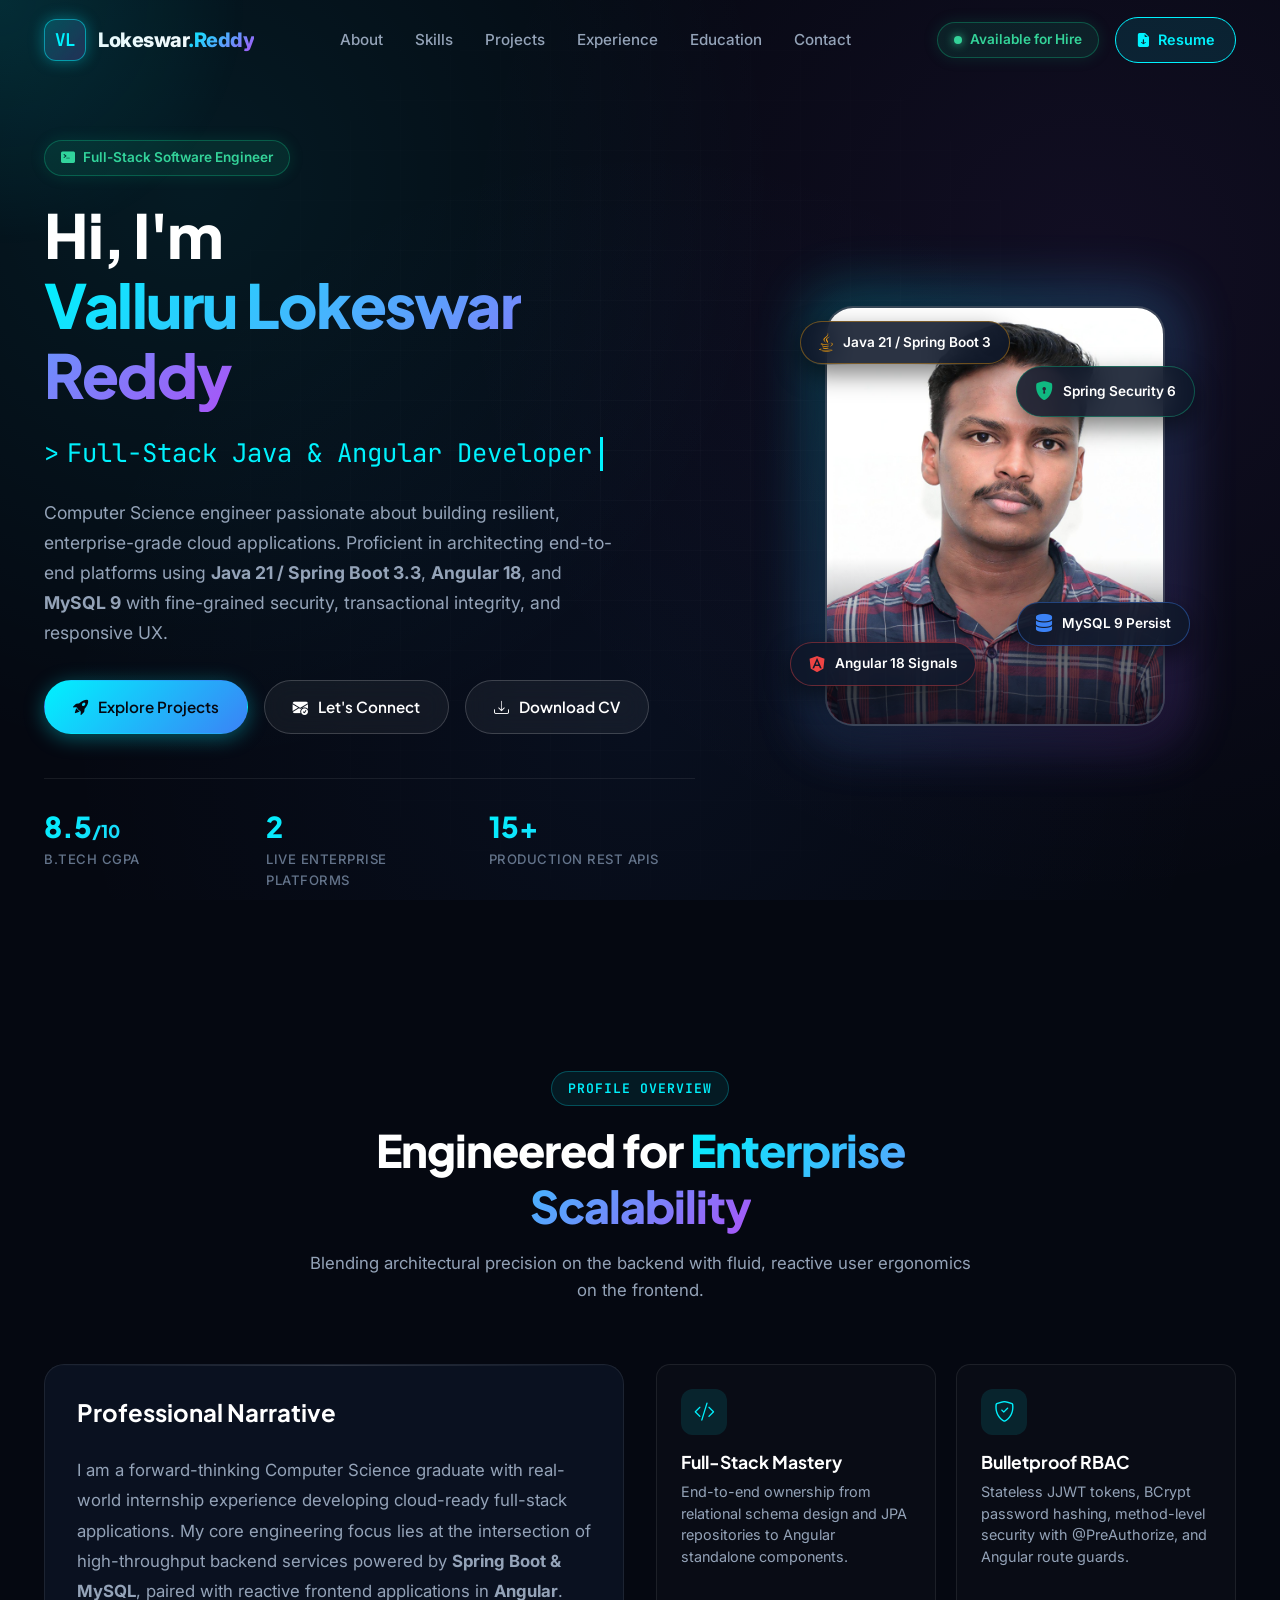
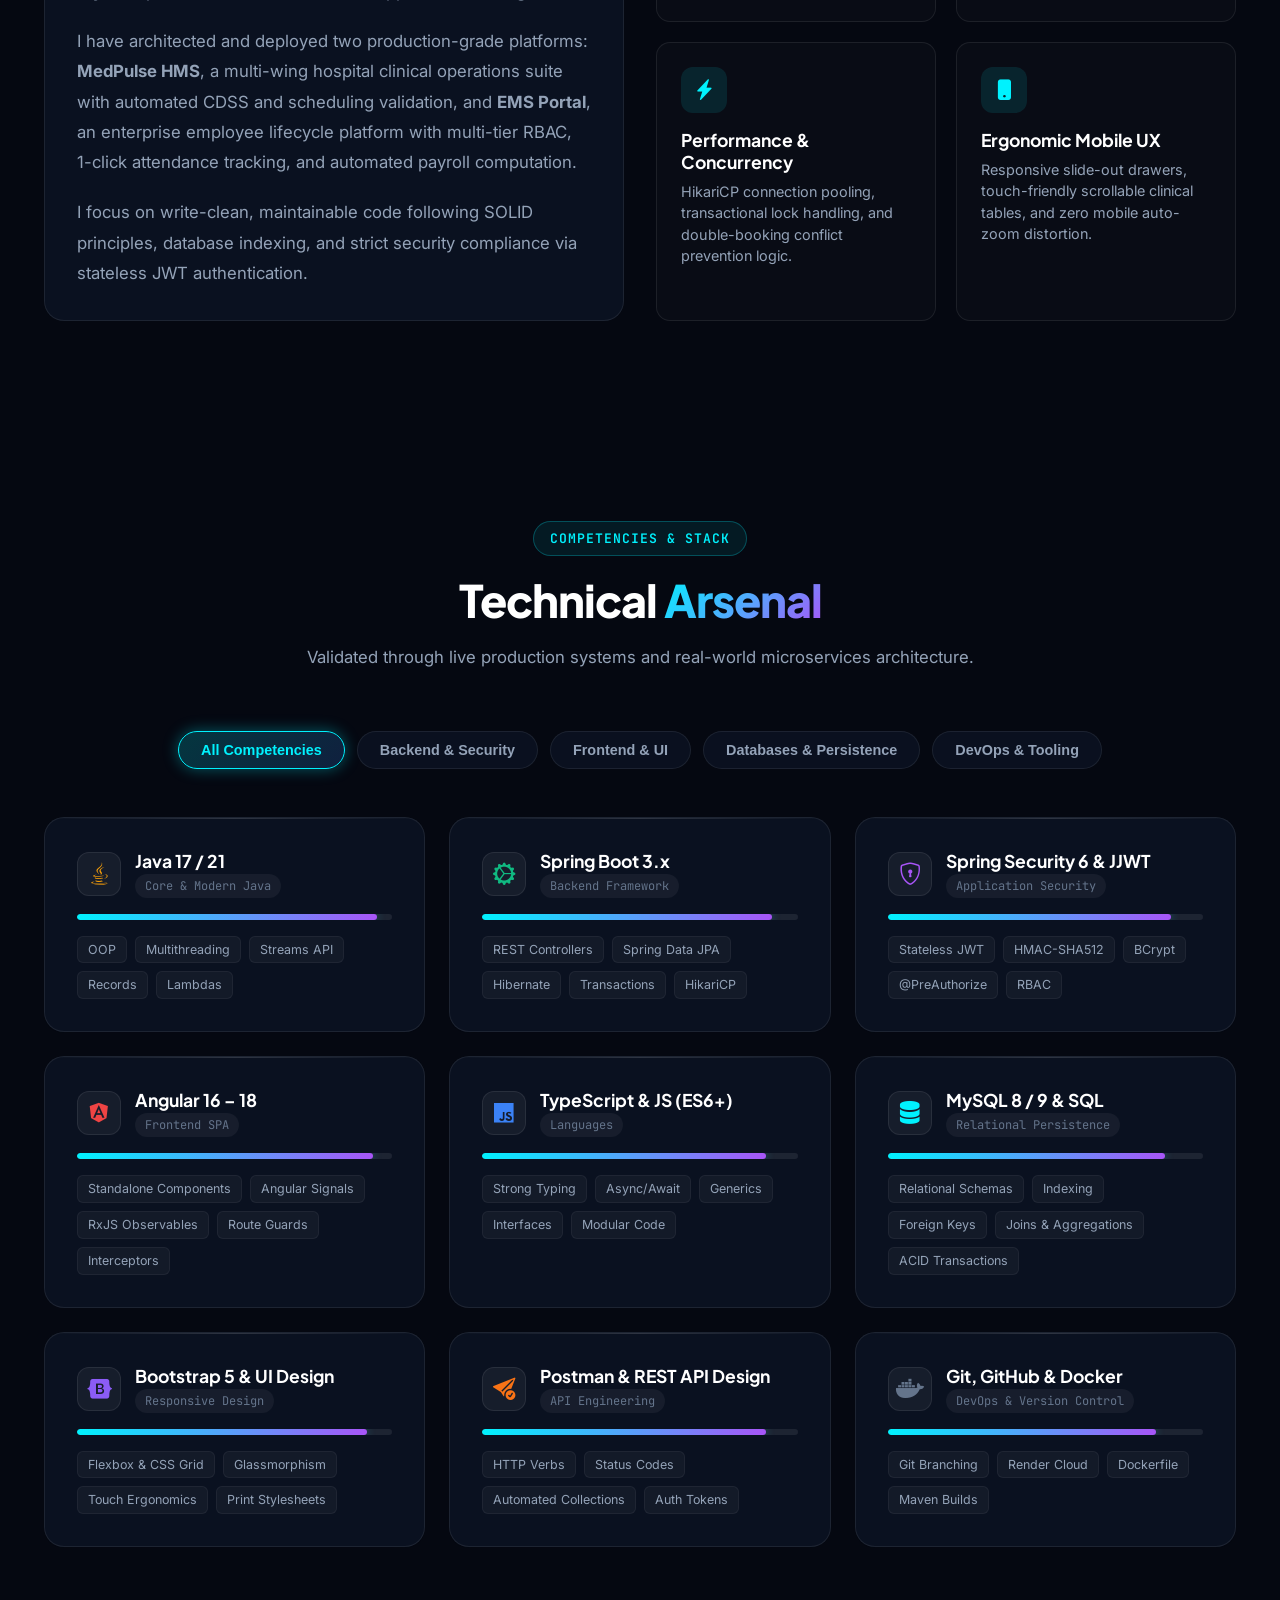
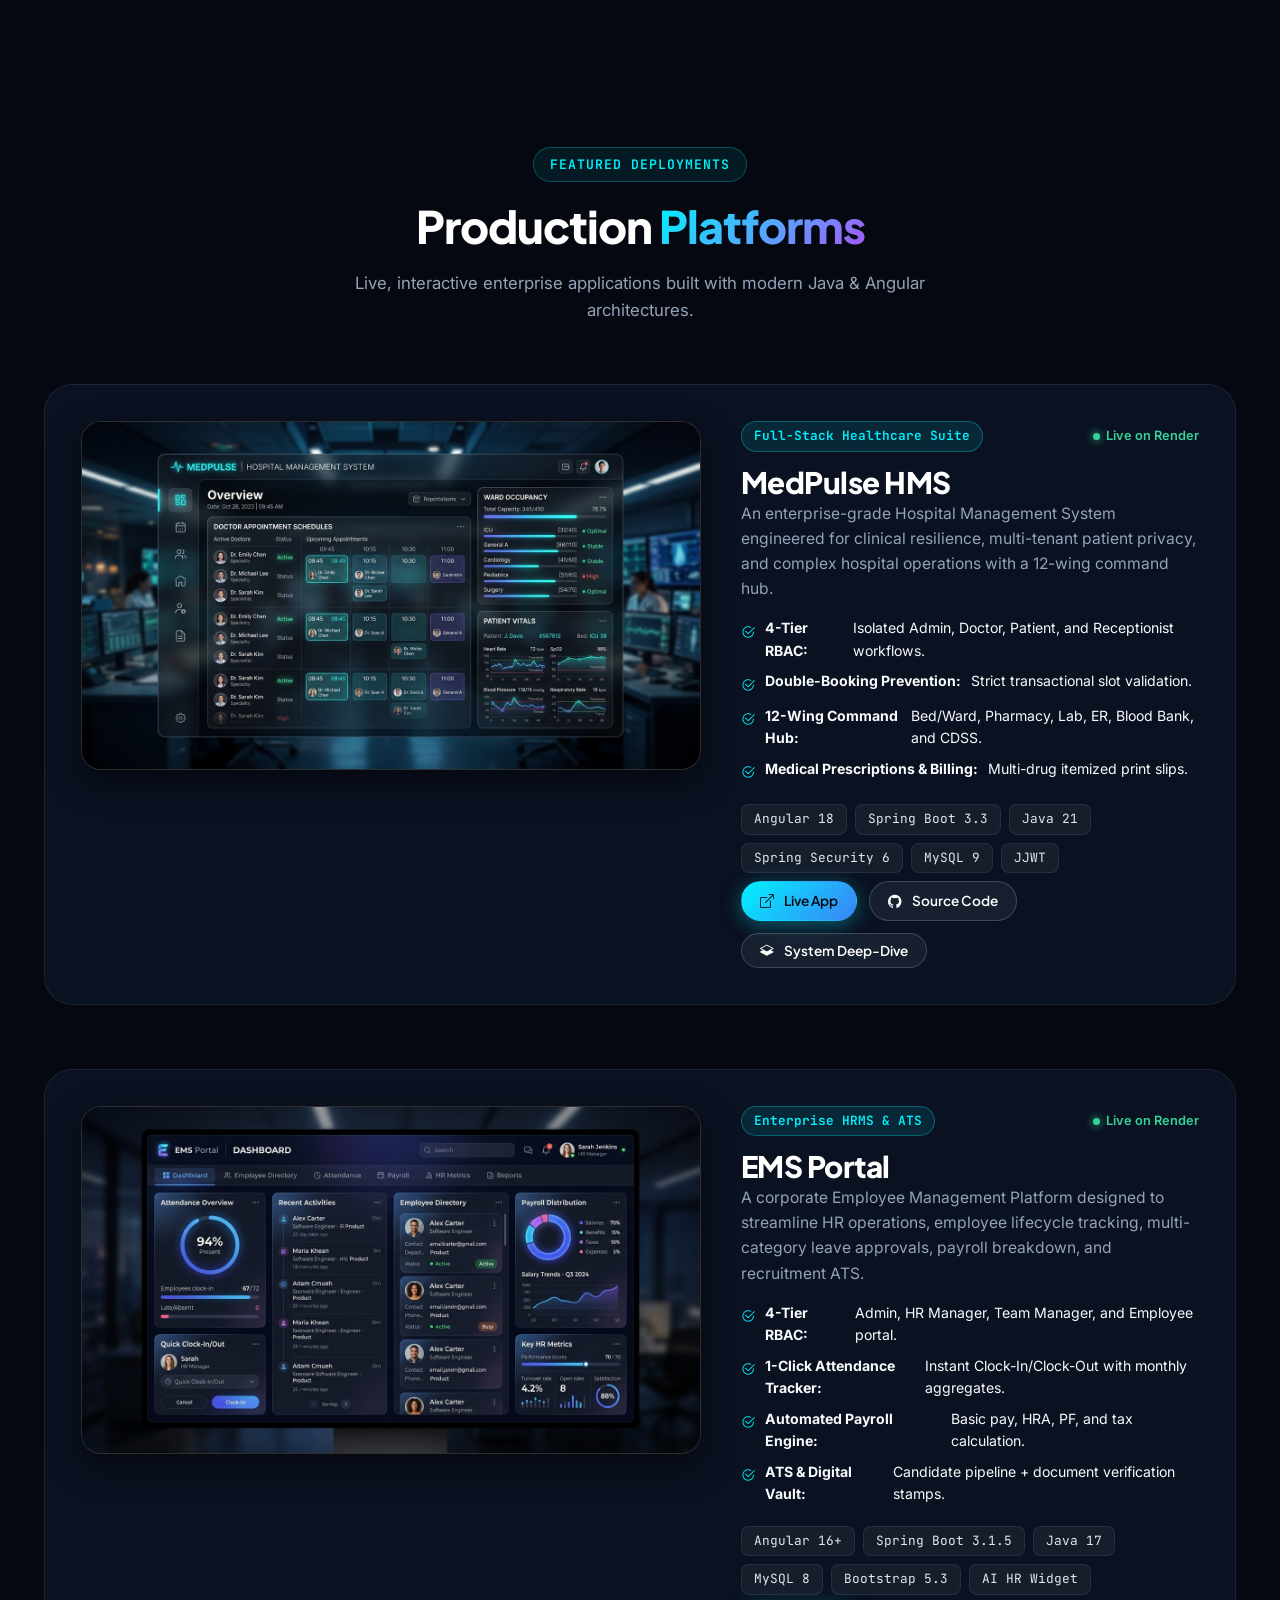
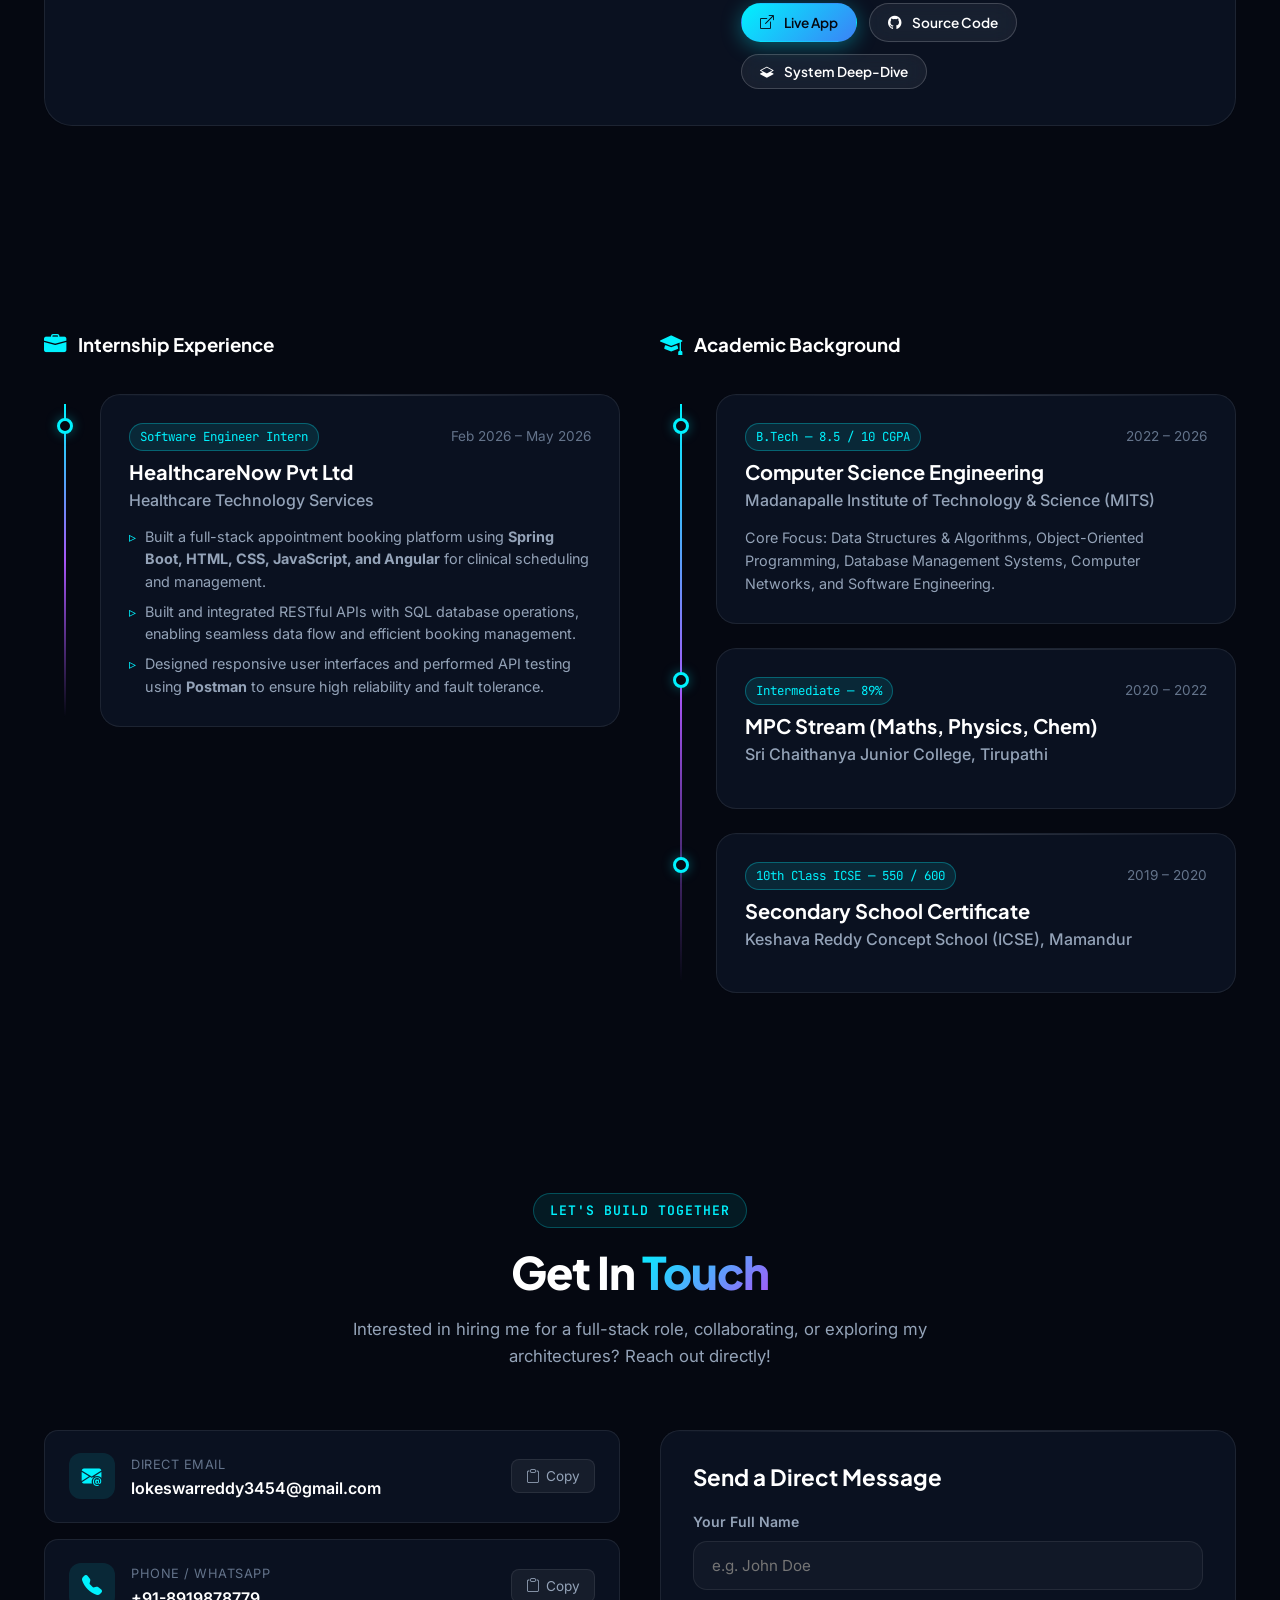
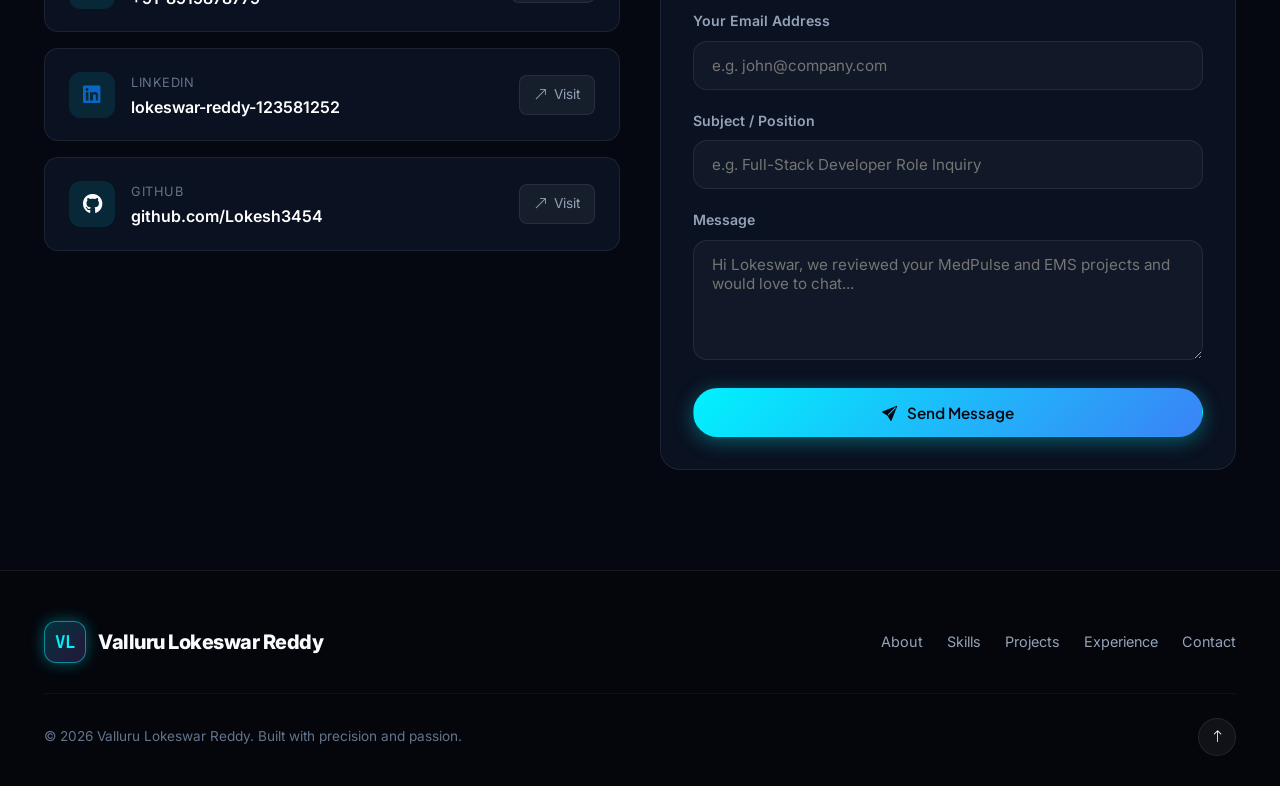
==== index.html @ f5313775 "Initial commit: Interactive Cyber Glassmorphic Portfolio for Valluru Lokeswar Reddy" ====
<!DOCTYPE html>
<html lang="en">
<head>
  <meta charset="UTF-8">
  <meta name="viewport" content="width=device-width, initial-scale=1.0">
  <title>Valluru Lokeswar Reddy | Full-Stack Java & Angular Developer</title>
  
  <!-- SEO & OpenGraph Meta Tags -->
  <meta name="description" content="Portfolio of Valluru Lokeswar Reddy — Full-Stack Developer specializing in Spring Boot 3, Angular 18, Java 21, and MySQL. Creator of MedPulse Hospital Management System and EMS Portal.">
  <meta name="keywords" content="Valluru Lokeswar Reddy, Full Stack Developer, Java Developer, Spring Boot, Angular, MySQL, MedPulse HMS, EMS Portal, Software Engineer Portfolio">
  <meta name="author" content="Valluru Lokeswar Reddy">
  <meta property="og:title" content="Valluru Lokeswar Reddy | Full-Stack Java & Angular Developer">
  <meta property="og:description" content="Interactive cyber-glassmorphic portfolio showcasing production-grade enterprise platforms, architecture blueprints, and full-stack capabilities.">
  <meta property="og:type" content="website">

  <!-- Favicon -->
  <link rel="icon" type="image/svg+xml" href="data:image/svg+xml,<svg xmlns='http://www.w3.org/2000/svg' viewBox='0 0 100 100'><text y='.9em' font-size='90'>⚡</text></svg>">

  <!-- Google Fonts: Plus Jakarta Sans, Inter & JetBrains Mono -->
  <link rel="preconnect" href="https://fonts.googleapis.com">
  <link rel="preconnect" href="https://fonts.gstatic.com" crossorigin>
  <link href="https://fonts.googleapis.com/css2?family=Inter:wght@300;400;500;600;700&family=JetBrains+Mono:wght@400;500;600&family=Plus+Jakarta+Sans:wght@500;600;700;800&display=swap" rel="stylesheet">

  <!-- Bootstrap Icons & FontAwesome CDN -->
  <link rel="stylesheet" href="https://cdn.jsdelivr.net/npm/bootstrap-icons@1.11.3/font/bootstrap-icons.min.css">
  <link rel="stylesheet" href="https://cdnjs.cloudflare.com/ajax/libs/font-awesome/6.5.1/css/all.min.css">

  <!-- Custom Design System Stylesheet -->
  <link rel="stylesheet" href="css/style.css">
</head>
<body>

  <!-- Ambient Dynamic Cyber Backdrop & Cursor Spotlight -->
  <div class="cyber-bg"></div>
  <div class="cyber-grid"></div>
  <div id="cursor-glow"></div>

  <!-- ========================================================================
       TOP NAVIGATION BAR
       ======================================================================== -->
  <nav class="navbar" id="navbar">
    <div class="container">
      <a href="#hero" class="brand-logo">
        <div class="logo-badge">VL</div>
        <span>Lokeswar<span class="gradient-text">.Reddy</span></span>
      </a>

      <ul class="nav-menu" id="nav-menu">
        <li><a href="#about" class="nav-link">About</a></li>
        <li><a href="#skills" class="nav-link">Skills</a></li>
        <li><a href="#projects" class="nav-link">Projects</a></li>
        <li><a href="#experience" class="nav-link">Experience</a></li>
        <li><a href="#education" class="nav-link">Education</a></li>
        <li><a href="#contact" class="nav-link">Contact</a></li>
      </ul>

      <div class="nav-actions">
        <div class="status-pill d-none-mobile">
          <span class="status-pulse"></span>
          <span>Available for Hire</span>
        </div>
        <a href="assets/docs/Valluru_Lokeswar_Reddy_Resume.pdf" download="Valluru_Lokeswar_Reddy_Resume.pdf" class="nav-btn-cv" target="_blank">
          <i class="bi bi-file-earmark-arrow-down-fill"></i>
          <span>Resume</span>
        </a>
        <button class="menu-toggle" aria-label="Toggle Navigation">
          <i class="bi bi-list"></i>
        </button>
      </div>
    </div>
  </nav>

  <!-- ========================================================================
       HERO SECTION
       ======================================================================== -->
  <section class="hero-section" id="hero">
    <div class="container">
      <div class="hero-grid">
        <!-- Left: Headline & Pitch -->
        <div class="hero-content">
          <div class="hero-greeting">
            <span class="status-pill">
              <i class="bi bi-terminal-fill"></i> Full-Stack Software Engineer
            </span>
          </div>

          <h1 class="hero-title">
            Hi, I'm <br>
            <span class="gradient-text">Valluru Lokeswar Reddy</span>
          </h1>

          <div class="hero-role-wrapper">
            <span class="role-prefix">&gt; </span>
            <span id="typed-role">Full-Stack Java & Angular Developer</span>
            <span class="role-cursor"></span>
          </div>

          <p class="hero-description">
            Computer Science engineer passionate about building resilient, enterprise-grade cloud applications. Proficient in architecting end-to-end platforms using <strong>Java 21 / Spring Boot 3.3</strong>, <strong>Angular 18</strong>, and <strong>MySQL 9</strong> with fine-grained security, transactional integrity, and responsive UX.
          </p>

          <div class="hero-cta-group">
            <a href="#projects" class="btn btn-primary">
              <i class="bi bi-rocket-takeoff-fill"></i>
              <span>Explore Projects</span>
            </a>
            <a href="#contact" class="btn btn-secondary">
              <i class="bi bi-envelope-check-fill"></i>
              <span>Let's Connect</span>
            </a>
            <a href="assets/docs/Valluru_Lokeswar_Reddy_Resume.pdf" download="Valluru_Lokeswar_Reddy_Resume.pdf" class="btn btn-secondary" target="_blank">
              <i class="bi bi-download"></i>
              <span>Download CV</span>
            </a>
          </div>

          <!-- Key Metrics / Stats Row -->
          <div class="hero-stats-row">
            <div class="stat-item">
              <span class="stat-number gradient-text-cyan">8.5<span style="font-size: 1.1rem; color: var(--text-muted);">/10</span></span>
              <span class="stat-label">B.Tech CGPA</span>
            </div>
            <div class="stat-item">
              <span class="stat-number gradient-text-cyan">2</span>
              <span class="stat-label">Live Enterprise Platforms</span>
            </div>
            <div class="stat-item">
              <span class="stat-number gradient-text-cyan">15+</span>
              <span class="stat-label">Production REST APIs</span>
            </div>
          </div>
        </div>

        <!-- Right: Portrait Visual with Cyber Frame & Orbital Badges -->
        <div class="hero-visual">
          <div class="portrait-frame-wrapper">
            <div class="portrait-glow-ring"></div>
            
            <div class="portrait-container">
              <img src="assets/images/lokesh-photo.jpg" alt="Valluru Lokeswar Reddy - Full-Stack Developer">
              <div class="portrait-overlay-gradient"></div>
            </div>

            <!-- Floating Orbital Tech Badges -->
            <div class="orbit-badge badge-java">
              <i class="fa-brands fa-java"></i>
              <span>Java 21 / Spring Boot 3</span>
            </div>

            <div class="orbit-badge badge-angular">
              <i class="fa-brands fa-angular"></i>
              <span>Angular 18 Signals</span>
            </div>

            <div class="orbit-badge badge-spring">
              <i class="bi bi-shield-lock-fill"></i>
              <span>Spring Security 6</span>
            </div>

            <div class="orbit-badge badge-mysql">
              <i class="fa-solid fa-database"></i>
              <span>MySQL 9 Persist</span>
            </div>
          </div>
        </div>
      </div>
    </div>
  </section>

  <!-- ========================================================================
       ABOUT ME SECTION
       ======================================================================== -->
  <section class="section" id="about">
    <div class="container">
      <div class="section-header">
        <span class="section-tag">Profile Overview</span>
        <h2 class="section-title">Engineered for <span class="gradient-text">Enterprise Scalability</span></h2>
        <p class="section-subtitle">Blending architectural precision on the backend with fluid, reactive user ergonomics on the frontend.</p>
      </div>

      <div class="about-grid">
        <div class="glass-card about-narrative">
          <h3 style="font-size: 1.5rem; margin-bottom: 8px;">Professional Narrative</h3>
          <p>
            I am a forward-thinking Computer Science graduate with real-world internship experience developing cloud-ready full-stack applications. My core engineering focus lies at the intersection of high-throughput backend services powered by <strong>Spring Boot & MySQL</strong>, paired with reactive frontend applications in <strong>Angular</strong>.
          </p>
          <p>
            I have architected and deployed two production-grade platforms: <strong>MedPulse HMS</strong>, a multi-wing hospital clinical operations suite with automated CDSS and scheduling validation, and <strong>EMS Portal</strong>, an enterprise employee lifecycle platform with multi-tier RBAC, 1-click attendance tracking, and automated payroll computation.
          </p>
          <p>
            I focus on write-clean, maintainable code following SOLID principles, database indexing, and strict security compliance via stateless JWT authentication.
          </p>
        </div>

        <div class="about-features-grid">
          <div class="feature-box">
            <div class="feature-icon">
              <i class="bi bi-code-slash"></i>
            </div>
            <h4>Full-Stack Mastery</h4>
            <p>End-to-end ownership from relational schema design and JPA repositories to Angular standalone components.</p>
          </div>

          <div class="feature-box">
            <div class="feature-icon">
              <i class="bi bi-shield-check"></i>
            </div>
            <h4>Bulletproof RBAC</h4>
            <p>Stateless JJWT tokens, BCrypt password hashing, method-level security with @PreAuthorize, and Angular route guards.</p>
          </div>

          <div class="feature-box">
            <div class="feature-icon">
              <i class="bi bi-lightning-charge-fill"></i>
            </div>
            <h4>Performance & Concurrency</h4>
            <p>HikariCP connection pooling, transactional lock handling, and double-booking conflict prevention logic.</p>
          </div>

          <div class="feature-box">
            <div class="feature-icon">
              <i class="bi bi-phone-fill"></i>
            </div>
            <h4>Ergonomic Mobile UX</h4>
            <p>Responsive slide-out drawers, touch-friendly scrollable clinical tables, and zero mobile auto-zoom distortion.</p>
          </div>
        </div>
      </div>
    </div>
  </section>

  <!-- ========================================================================
       TECHNICAL COMPETENCIES (Interactive Filter)
       ======================================================================== -->
  <section class="section" id="skills">
    <div class="container">
      <div class="section-header">
        <span class="section-tag">Competencies & Stack</span>
        <h2 class="section-title">Technical <span class="gradient-text">Arsenal</span></h2>
        <p class="section-subtitle">Validated through live production systems and real-world microservices architecture.</p>
      </div>

      <!-- Filter Buttons -->
      <div class="skills-filter-container">
        <button class="filter-btn active" data-filter="all">All Competencies</button>
        <button class="filter-btn" data-filter="backend">Backend & Security</button>
        <button class="filter-btn" data-filter="frontend">Frontend & UI</button>
        <button class="filter-btn" data-filter="database">Databases & Persistence</button>
        <button class="filter-btn" data-filter="tools">DevOps & Tooling</button>
      </div>

      <!-- Skills Grid -->
      <div class="skills-grid" id="skills-grid">
        
        <!-- Java 17/21 -->
        <div class="glass-card skill-card" data-category="backend">
          <div class="skill-header">
            <div class="skill-info">
              <div class="skill-icon" style="color: #f59e0b;">
                <i class="fa-brands fa-java"></i>
              </div>
              <div>
                <h4 class="skill-name">Java 17 / 21</h4>
                <span class="skill-category-badge">Core & Modern Java</span>
              </div>
            </div>
          </div>
          <div class="skill-meter-wrapper">
            <div class="skill-meter-bar">
              <div class="skill-meter-fill" style="width: 95%;"></div>
            </div>
          </div>
          <div class="skill-tags">
            <span class="skill-tag">OOP</span>
            <span class="skill-tag">Multithreading</span>
            <span class="skill-tag">Streams API</span>
            <span class="skill-tag">Records</span>
            <span class="skill-tag">Lambdas</span>
          </div>
        </div>

        <!-- Spring Boot 3.x -->
        <div class="glass-card skill-card" data-category="backend">
          <div class="skill-header">
            <div class="skill-info">
              <div class="skill-icon" style="color: #10b981;">
                <i class="bi bi-gear-wide-connected"></i>
              </div>
              <div>
                <h4 class="skill-name">Spring Boot 3.x</h4>
                <span class="skill-category-badge">Backend Framework</span>
              </div>
            </div>
          </div>
          <div class="skill-meter-wrapper">
            <div class="skill-meter-bar">
              <div class="skill-meter-fill" style="width: 92%;"></div>
            </div>
          </div>
          <div class="skill-tags">
            <span class="skill-tag">REST Controllers</span>
            <span class="skill-tag">Spring Data JPA</span>
            <span class="skill-tag">Hibernate</span>
            <span class="skill-tag">Transactions</span>
            <span class="skill-tag">HikariCP</span>
          </div>
        </div>

        <!-- Spring Security & JWT -->
        <div class="glass-card skill-card" data-category="backend">
          <div class="skill-header">
            <div class="skill-info">
              <div class="skill-icon" style="color: #a855f7;">
                <i class="bi bi-shield-lock"></i>
              </div>
              <div>
                <h4 class="skill-name">Spring Security 6 & JJWT</h4>
                <span class="skill-category-badge">Application Security</span>
              </div>
            </div>
          </div>
          <div class="skill-meter-wrapper">
            <div class="skill-meter-bar">
              <div class="skill-meter-fill" style="width: 90%;"></div>
            </div>
          </div>
          <div class="skill-tags">
            <span class="skill-tag">Stateless JWT</span>
            <span class="skill-tag">HMAC-SHA512</span>
            <span class="skill-tag">BCrypt</span>
            <span class="skill-tag">@PreAuthorize</span>
            <span class="skill-tag">RBAC</span>
          </div>
        </div>

        <!-- Angular 16-18 -->
        <div class="glass-card skill-card" data-category="frontend">
          <div class="skill-header">
            <div class="skill-info">
              <div class="skill-icon" style="color: #ef4444;">
                <i class="fa-brands fa-angular"></i>
              </div>
              <div>
                <h4 class="skill-name">Angular 16 – 18</h4>
                <span class="skill-category-badge">Frontend SPA</span>
              </div>
            </div>
          </div>
          <div class="skill-meter-wrapper">
            <div class="skill-meter-bar">
              <div class="skill-meter-fill" style="width: 94%;"></div>
            </div>
          </div>
          <div class="skill-tags">
            <span class="skill-tag">Standalone Components</span>
            <span class="skill-tag">Angular Signals</span>
            <span class="skill-tag">RxJS Observables</span>
            <span class="skill-tag">Route Guards</span>
            <span class="skill-tag">Interceptors</span>
          </div>
        </div>

        <!-- TypeScript & JavaScript -->
        <div class="glass-card skill-card" data-category="frontend">
          <div class="skill-header">
            <div class="skill-info">
              <div class="skill-icon" style="color: #3b82f6;">
                <i class="fa-brands fa-js"></i>
              </div>
              <div>
                <h4 class="skill-name">TypeScript & JS (ES6+)</h4>
                <span class="skill-category-badge">Languages</span>
              </div>
            </div>
          </div>
          <div class="skill-meter-wrapper">
            <div class="skill-meter-bar">
              <div class="skill-meter-fill" style="width: 90%;"></div>
            </div>
          </div>
          <div class="skill-tags">
            <span class="skill-tag">Strong Typing</span>
            <span class="skill-tag">Async/Await</span>
            <span class="skill-tag">Generics</span>
            <span class="skill-tag">Interfaces</span>
            <span class="skill-tag">Modular Code</span>
          </div>
        </div>

        <!-- MySQL 8/9 & SQL -->
        <div class="glass-card skill-card" data-category="database">
          <div class="skill-header">
            <div class="skill-info">
              <div class="skill-icon" style="color: #00f2fe;">
                <i class="fa-solid fa-database"></i>
              </div>
              <div>
                <h4 class="skill-name">MySQL 8 / 9 & SQL</h4>
                <span class="skill-category-badge">Relational Persistence</span>
              </div>
            </div>
          </div>
          <div class="skill-meter-wrapper">
            <div class="skill-meter-bar">
              <div class="skill-meter-fill" style="width: 88%;"></div>
            </div>
          </div>
          <div class="skill-tags">
            <span class="skill-tag">Relational Schemas</span>
            <span class="skill-tag">Indexing</span>
            <span class="skill-tag">Foreign Keys</span>
            <span class="skill-tag">Joins & Aggregations</span>
            <span class="skill-tag">ACID Transactions</span>
          </div>
        </div>

        <!-- Bootstrap 5 & CSS3 -->
        <div class="glass-card skill-card" data-category="frontend">
          <div class="skill-header">
            <div class="skill-info">
              <div class="skill-icon" style="color: #8b5cf6;">
                <i class="fa-brands fa-bootstrap"></i>
              </div>
              <div>
                <h4 class="skill-name">Bootstrap 5 & UI Design</h4>
                <span class="skill-category-badge">Responsive Design</span>
              </div>
            </div>
          </div>
          <div class="skill-meter-wrapper">
            <div class="skill-meter-bar">
              <div class="skill-meter-fill" style="width: 92%;"></div>
            </div>
          </div>
          <div class="skill-tags">
            <span class="skill-tag">Flexbox & CSS Grid</span>
            <span class="skill-tag">Glassmorphism</span>
            <span class="skill-tag">Touch Ergonomics</span>
            <span class="skill-tag">Print Stylesheets</span>
          </div>
        </div>

        <!-- Postman & API Design -->
        <div class="glass-card skill-card" data-category="tools">
          <div class="skill-header">
            <div class="skill-info">
              <div class="skill-icon" style="color: #f97316;">
                <i class="bi bi-send-check-fill"></i>
              </div>
              <div>
                <h4 class="skill-name">Postman & REST API Design</h4>
                <span class="skill-category-badge">API Engineering</span>
              </div>
            </div>
          </div>
          <div class="skill-meter-wrapper">
            <div class="skill-meter-bar">
              <div class="skill-meter-fill" style="width: 90%;"></div>
            </div>
          </div>
          <div class="skill-tags">
            <span class="skill-tag">HTTP Verbs</span>
            <span class="skill-tag">Status Codes</span>
            <span class="skill-tag">Automated Collections</span>
            <span class="skill-tag">Auth Tokens</span>
          </div>
        </div>

        <!-- Git, GitHub & Docker -->
        <div class="glass-card skill-card" data-category="tools">
          <div class="skill-header">
            <div class="skill-info">
              <div class="skill-icon" style="color: #64748b;">
                <i class="fa-brands fa-docker"></i>
              </div>
              <div>
                <h4 class="skill-name">Git, GitHub & Docker</h4>
                <span class="skill-category-badge">DevOps & Version Control</span>
              </div>
            </div>
          </div>
          <div class="skill-meter-wrapper">
            <div class="skill-meter-bar">
              <div class="skill-meter-fill" style="width: 85%;"></div>
            </div>
          </div>
          <div class="skill-tags">
            <span class="skill-tag">Git Branching</span>
            <span class="skill-tag">Render Cloud</span>
            <span class="skill-tag">Dockerfile</span>
            <span class="skill-tag">Maven Builds</span>
          </div>
        </div>

      </div>
    </div>
  </section>

  <!-- ========================================================================
       INTERACTIVE PROJECTS SHOWCASE (Centerpiece)
       ======================================================================== -->
  <section class="section" id="projects">
    <div class="container">
      <div class="section-header">
        <span class="section-tag">Featured Deployments</span>
        <h2 class="section-title">Production <span class="gradient-text">Platforms</span></h2>
        <p class="section-subtitle">Live, interactive enterprise applications built with modern Java & Angular architectures.</p>
      </div>

      <div class="projects-container">

        <!-- Project 1: MedPulse HMS -->
        <div class="project-card">
          <div class="project-preview-wrapper" data-project-target="hms">
            <img src="assets/images/medpulse-preview.jpg" alt="MedPulse Hospital Management System" class="project-preview-img">
            <div class="preview-overlay">
              <span class="preview-pill"><i class="bi bi-arrows-fullscreen"></i> View Deep-Dive Blueprint</span>
            </div>
          </div>

          <div class="project-info-wrapper">
            <div>
              <div class="project-badge-row">
                <span class="project-type-tag">Full-Stack Healthcare Suite</span>
                <span class="project-live-indicator">
                  <span class="pulse-dot-green"></span> Live on Render
                </span>
              </div>

              <h3 class="project-title" style="margin-top: 12px;">MedPulse HMS</h3>
              <p class="project-pitch">
                An enterprise-grade Hospital Management System engineered for clinical resilience, multi-tenant patient privacy, and complex hospital operations with a 12-wing command hub.
              </p>

              <ul class="project-highlights-list" style="margin-top: 16px;">
                <li><i class="bi bi-check2-circle"></i> <strong>4-Tier RBAC:</strong> Isolated Admin, Doctor, Patient, and Receptionist workflows.</li>
                <li><i class="bi bi-check2-circle"></i> <strong>Double-Booking Prevention:</strong> Strict transactional slot validation.</li>
                <li><i class="bi bi-check2-circle"></i> <strong>12-Wing Command Hub:</strong> Bed/Ward, Pharmacy, Lab, ER, Blood Bank, and CDSS.</li>
                <li><i class="bi bi-check2-circle"></i> <strong>Medical Prescriptions & Billing:</strong> Multi-drug itemized print slips.</li>
              </ul>
            </div>

            <div>
              <div class="project-tech-pills">
                <span class="tech-pill">Angular 18</span>
                <span class="tech-pill">Spring Boot 3.3</span>
                <span class="tech-pill">Java 21</span>
                <span class="tech-pill">Spring Security 6</span>
                <span class="tech-pill">MySQL 9</span>
                <span class="tech-pill">JJWT</span>
              </div>

              <div class="project-actions-row">
                <a href="https://hospital-management-system-fbmw.onrender.com/" target="_blank" class="btn btn-primary btn-sm">
                  <i class="bi bi-box-arrow-up-right"></i> Live App
                </a>
                <a href="https://github.com/Lokesh3454/Hospital_Management_System" target="_blank" class="btn btn-secondary btn-sm">
                  <i class="bi bi-github"></i> Source Code
                </a>
                <button class="btn btn-secondary btn-sm" data-project-target="hms">
                  <i class="bi bi-layers-half"></i> System Deep-Dive
                </button>
              </div>
            </div>
          </div>
        </div>

        <!-- Project 2: EMS Portal -->
        <div class="project-card">
          <div class="project-preview-wrapper" data-project-target="ems">
            <img src="assets/images/ems-preview.jpg" alt="Enterprise Employee Management System" class="project-preview-img">
            <div class="preview-overlay">
              <span class="preview-pill"><i class="bi bi-arrows-fullscreen"></i> View Deep-Dive Blueprint</span>
            </div>
          </div>

          <div class="project-info-wrapper">
            <div>
              <div class="project-badge-row">
                <span class="project-type-tag">Enterprise HRMS & ATS</span>
                <span class="project-live-indicator">
                  <span class="pulse-dot-green"></span> Live on Render
                </span>
              </div>

              <h3 class="project-title" style="margin-top: 12px;">EMS Portal</h3>
              <p class="project-pitch">
                A corporate Employee Management Platform designed to streamline HR operations, employee lifecycle tracking, multi-category leave approvals, payroll breakdown, and recruitment ATS.
              </p>

              <ul class="project-highlights-list" style="margin-top: 16px;">
                <li><i class="bi bi-check2-circle"></i> <strong>4-Tier RBAC:</strong> Admin, HR Manager, Team Manager, and Employee portal.</li>
                <li><i class="bi bi-check2-circle"></i> <strong>1-Click Attendance Tracker:</strong> Instant Clock-In/Clock-Out with monthly aggregates.</li>
                <li><i class="bi bi-check2-circle"></i> <strong>Automated Payroll Engine:</strong> Basic pay, HRA, PF, and tax calculation.</li>
                <li><i class="bi bi-check2-circle"></i> <strong>ATS & Digital Vault:</strong> Candidate pipeline + document verification stamps.</li>
              </ul>
            </div>

            <div>
              <div class="project-tech-pills">
                <span class="tech-pill">Angular 16+</span>
                <span class="tech-pill">Spring Boot 3.1.5</span>
                <span class="tech-pill">Java 17</span>
                <span class="tech-pill">MySQL 8</span>
                <span class="tech-pill">Bootstrap 5.3</span>
                <span class="tech-pill">AI HR Widget</span>
              </div>

              <div class="project-actions-row">
                <a href="https://ems-portal-gmw6.onrender.com/" target="_blank" class="btn btn-primary btn-sm">
                  <i class="bi bi-box-arrow-up-right"></i> Live App
                </a>
                <a href="https://github.com/Lokesh3454/EMS-Portal-" target="_blank" class="btn btn-secondary btn-sm">
                  <i class="bi bi-github"></i> Source Code
                </a>
                <button class="btn btn-secondary btn-sm" data-project-target="ems">
                  <i class="bi bi-layers-half"></i> System Deep-Dive
                </button>
              </div>
            </div>
          </div>
        </div>

      </div>
    </div>
  </section>

  <!-- ========================================================================
       EXPERIENCE & EDUCATION TIMELINE
       ======================================================================== -->
  <section class="section" id="experience">
    <div class="container">
      <div class="timeline-layout-grid">
        
        <!-- Experience Column -->
        <div class="timeline-column">
          <div class="timeline-col-header">
            <i class="bi bi-briefcase-fill"></i>
            <h3>Internship Experience</h3>
          </div>

          <div class="timeline-wrapper">
            <div class="timeline-node">
              <div class="timeline-dot"></div>
              <div class="glass-card timeline-card">
                <div class="timeline-meta-row">
                  <span class="timeline-badge">Software Engineer Intern</span>
                  <span class="timeline-period">Feb 2026 – May 2026</span>
                </div>
                <h4 class="timeline-role">HealthcareNow Pvt Ltd</h4>
                <p class="timeline-org">Healthcare Technology Services</p>
                <ul class="timeline-bullets">
                  <li>Built a full-stack appointment booking platform using <strong>Spring Boot, HTML, CSS, JavaScript, and Angular</strong> for clinical scheduling and management.</li>
                  <li>Built and integrated RESTful APIs with SQL database operations, enabling seamless data flow and efficient booking management.</li>
                  <li>Designed responsive user interfaces and performed API testing using <strong>Postman</strong> to ensure high reliability and fault tolerance.</li>
                </ul>
              </div>
            </div>
          </div>
        </div>

        <!-- Education Column -->
        <div class="timeline-column" id="education">
          <div class="timeline-col-header">
            <i class="bi bi-mortarboard-fill"></i>
            <h3>Academic Background</h3>
          </div>

          <div class="timeline-wrapper">
            <!-- Degree -->
            <div class="timeline-node">
              <div class="timeline-dot"></div>
              <div class="glass-card timeline-card">
                <div class="timeline-meta-row">
                  <span class="timeline-badge">B.Tech — 8.5 / 10 CGPA</span>
                  <span class="timeline-period">2022 – 2026</span>
                </div>
                <h4 class="timeline-role">Computer Science Engineering</h4>
                <p class="timeline-org">Madanapalle Institute of Technology & Science (MITS)</p>
                <p style="font-size: 0.9rem; color: var(--text-secondary);">
                  Core Focus: Data Structures & Algorithms, Object-Oriented Programming, Database Management Systems, Computer Networks, and Software Engineering.
                </p>
              </div>
            </div>

            <!-- Intermediate -->
            <div class="timeline-node">
              <div class="timeline-dot"></div>
              <div class="glass-card timeline-card">
                <div class="timeline-meta-row">
                  <span class="timeline-badge">Intermediate — 89%</span>
                  <span class="timeline-period">2020 – 2022</span>
                </div>
                <h4 class="timeline-role">MPC Stream (Maths, Physics, Chem)</h4>
                <p class="timeline-org">Sri Chaithanya Junior College, Tirupathi</p>
              </div>
            </div>

            <!-- 10th ICSE -->
            <div class="timeline-node">
              <div class="timeline-dot"></div>
              <div class="glass-card timeline-card">
                <div class="timeline-meta-row">
                  <span class="timeline-badge">10th Class ICSE — 550 / 600</span>
                  <span class="timeline-period">2019 – 2020</span>
                </div>
                <h4 class="timeline-role">Secondary School Certificate</h4>
                <p class="timeline-org">Keshava Reddy Concept School (ICSE), Mamandur</p>
              </div>
            </div>
          </div>
        </div>

      </div>
    </div>
  </section>

  <!-- ========================================================================
       INTERACTIVE CONTACT & CONNECT SECTION
       ======================================================================== -->
  <section class="section" id="contact">
    <div class="container">
      <div class="section-header">
        <span class="section-tag">Let's Build Together</span>
        <h2 class="section-title">Get In <span class="gradient-text">Touch</span></h2>
        <p class="section-subtitle">Interested in hiring me for a full-stack role, collaborating, or exploring my architectures? Reach out directly!</p>
      </div>

      <div class="contact-grid">
        <!-- Direct Contact Cards with Copy Buttons -->
        <div class="contact-cards-stack">
          <!-- Email Card -->
          <div class="contact-item-card">
            <div class="contact-item-left">
              <div class="contact-item-icon">
                <i class="bi bi-envelope-at-fill"></i>
              </div>
              <div>
                <span class="contact-item-label">Direct Email</span>
                <div class="contact-item-value">lokeswarreddy3454@gmail.com</div>
              </div>
            </div>
            <button class="copy-btn" data-copy="lokeswarreddy3454@gmail.com" data-label="Email">
              <i class="bi bi-clipboard"></i> Copy
            </button>
          </div>

          <!-- Phone Card -->
          <div class="contact-item-card">
            <div class="contact-item-left">
              <div class="contact-item-icon">
                <i class="bi bi-telephone-fill"></i>
              </div>
              <div>
                <span class="contact-item-label">Phone / WhatsApp</span>
                <div class="contact-item-value">+91-8919878779</div>
              </div>
            </div>
            <button class="copy-btn" data-copy="+918919878779" data-label="Phone Number">
              <i class="bi bi-clipboard"></i> Copy
            </button>
          </div>

          <!-- LinkedIn Card -->
          <div class="contact-item-card">
            <div class="contact-item-left">
              <div class="contact-item-icon" style="color: #0a66c2;">
                <i class="fa-brands fa-linkedin"></i>
              </div>
              <div>
                <span class="contact-item-label">LinkedIn</span>
                <div class="contact-item-value">lokeswar-reddy-123581252</div>
              </div>
            </div>
            <a href="https://linkedin.com/in/lokeswar-reddy-123581252" target="_blank" class="copy-btn">
              <i class="bi bi-arrow-up-right"></i> Visit
            </a>
          </div>

          <!-- GitHub Card -->
          <div class="contact-item-card">
            <div class="contact-item-left">
              <div class="contact-item-icon" style="color: #f8fafc;">
                <i class="fa-brands fa-github"></i>
              </div>
              <div>
                <span class="contact-item-label">GitHub</span>
                <div class="contact-item-value">github.com/Lokesh3454</div>
              </div>
            </div>
            <a href="https://github.com/Lokesh3454" target="_blank" class="copy-btn">
              <i class="bi bi-arrow-up-right"></i> Visit
            </a>
          </div>
        </div>

        <!-- Interactive Direct Message Form -->
        <div class="glass-card">
          <h3 style="font-size: 1.4rem; margin-bottom: 20px;">Send a Direct Message</h3>
          <form class="contact-form" id="contact-form">
            <div class="form-group">
              <label class="form-label" for="sender-name">Your Full Name</label>
              <input type="text" id="sender-name" class="form-control" placeholder="e.g. John Doe" required>
            </div>

            <div class="form-group">
              <label class="form-label" for="sender-email">Your Email Address</label>
              <input type="email" id="sender-email" class="form-control" placeholder="e.g. john@company.com" required>
            </div>

            <div class="form-group">
              <label class="form-label" for="sender-subject">Subject / Position</label>
              <input type="text" id="sender-subject" class="form-control" placeholder="e.g. Full-Stack Developer Role Inquiry" required>
            </div>

            <div class="form-group">
              <label class="form-label" for="sender-message">Message</label>
              <textarea id="sender-message" class="form-control" placeholder="Hi Lokeswar, we reviewed your MedPulse and EMS projects and would love to chat..." required></textarea>
            </div>

            <button type="submit" class="btn btn-primary" style="width: 100%; margin-top: 8px;">
              <i class="bi bi-send-fill"></i> Send Message
            </button>
          </form>
        </div>
      </div>
    </div>
  </section>

  <!-- ========================================================================
       FOOTER
       ======================================================================== -->
  <footer class="footer">
    <div class="container">
      <div class="footer-top-row">
        <a href="#hero" class="brand-logo">
          <div class="logo-badge">VL</div>
          <span>Valluru Lokeswar Reddy</span>
        </a>

        <ul class="footer-links">
          <li><a href="#about">About</a></li>
          <li><a href="#skills">Skills</a></li>
          <li><a href="#projects">Projects</a></li>
          <li><a href="#experience">Experience</a></li>
          <li><a href="#contact">Contact</a></li>
        </ul>
      </div>

      <div class="footer-bottom-row">
        <div>
          &copy; 2026 Valluru Lokeswar Reddy. Built with precision and passion.
        </div>
        <button class="back-to-top" onclick="window.scrollTo({top:0, behavior:'smooth'})" aria-label="Back to Top">
          <i class="bi bi-arrow-up"></i>
        </button>
      </div>
    </div>
  </footer>

  <!-- ========================================================================
       INTERACTIVE SYSTEM DEEP-DIVE MODAL DIALOG
       ======================================================================== -->
  <div class="modal-backdrop" id="project-modal" role="dialog" aria-modal="true">
    <div class="modal-window">
      <!-- Modal Header -->
      <div class="modal-header">
        <div>
          <span class="project-type-tag" id="modal-project-badge">Architecture Blueprint</span>
          <h3 style="font-size: 1.5rem; margin-top: 8px;" id="modal-project-title">System Name</h3>
          <p style="font-size: 0.9rem; color: var(--text-secondary);" id="modal-project-tagline">Tagline</p>
        </div>
        <button class="modal-close-btn" id="modal-close-btn" aria-label="Close dialog">
          <i class="bi bi-x-lg"></i>
        </button>
      </div>

      <!-- Navigation Tabs -->
      <div class="modal-tabs">
        <button class="modal-tab-btn active" data-tab="overview">Overview & RBAC</button>
        <button class="modal-tab-btn" data-tab="architecture">System Architecture</button>
        <button class="modal-tab-btn" data-tab="modules">Core Modules</button>
        <button class="modal-tab-btn" data-tab="credentials">Live Demo & Source</button>
      </div>

      <!-- Tab Content Area -->
      <div class="modal-body">
        <div class="tab-content active" id="tab-overview"></div>
        <div class="tab-content" id="tab-architecture"></div>
        <div class="tab-content" id="tab-modules"></div>
        <div class="tab-content" id="tab-credentials"></div>

        <div style="display: flex; gap: 16px; margin-top: 32px; padding-top: 24px; border-top: 1px solid var(--border-glass);">
          <a href="#" target="_blank" class="btn btn-primary btn-sm" id="modal-live-btn">
            <i class="bi bi-box-arrow-up-right"></i> Open Live App
          </a>
          <a href="#" target="_blank" class="btn btn-secondary btn-sm" id="modal-github-btn">
            <i class="bi bi-github"></i> View GitHub Repo
          </a>
        </div>
      </div>
    </div>
  </div>

  <!-- Toast Notification Container for Copied Text -->
  <div class="toast-container"></div>

  <!-- Interactive JavaScript Controller -->
  <script src="js/app.js"></script>
</body>
</html>
---- css/style.css ----
/* ==========================================================================
   CYBER DARK GLASSMORPHISM DESIGN SYSTEM
   Valluru Lokeswar Reddy — Full-Stack Java & Angular Portfolio
   ========================================================================== */

@import url('https://fonts.googleapis.com/css2?family=Inter:wght@300;400;500;600;700&family=JetBrains+Mono:wght@400;500;600&family=Plus+Jakarta+Sans:wght@500;600;700;800&display=swap');

:root {
  /* Color Palette */
  --bg-deep: #050811;
  --bg-primary: #080d1a;
  --bg-secondary: #0e172a;
  --bg-card: rgba(14, 23, 42, 0.65);
  --bg-card-hover: rgba(22, 36, 66, 0.85);
  --bg-card-subtle: rgba(255, 255, 255, 0.03);

  /* Accents & Glows */
  --cyan: #00f2fe;
  --cyan-glow: rgba(0, 242, 254, 0.35);
  --blue: #3b82f6;
  --blue-glow: rgba(59, 130, 246, 0.3);
  --violet: #a855f7;
  --violet-glow: rgba(168, 85, 247, 0.35);
  --emerald: #10b981;
  --emerald-glow: rgba(16, 185, 129, 0.3);
  --amber: #f59e0b;

  /* Borders & Glass */
  --border-glass: rgba(255, 255, 255, 0.08);
  --border-glass-bright: rgba(255, 255, 255, 0.18);
  --border-glow-cyan: rgba(0, 242, 254, 0.5);
  --border-glow-violet: rgba(168, 85, 247, 0.5);

  /* Text Colors */
  --text-primary: #f8fafc;
  --text-secondary: #94a3b8;
  --text-muted: #64748b;
  --text-white: #ffffff;

  /* Fonts */
  --font-heading: 'Plus Jakarta Sans', -apple-system, BlinkMacSystemFont, sans-serif;
  --font-body: 'Inter', -apple-system, BlinkMacSystemFont, sans-serif;
  --font-mono: 'JetBrains Mono', monospace;

  /* Transitions & Shadows */
  --transition-fast: 0.2s cubic-bezier(0.4, 0, 0.2, 1);
  --transition-smooth: 0.35s cubic-bezier(0.4, 0, 0.2, 1);
  --transition-slow: 0.6s cubic-bezier(0.16, 1, 0.3, 1);
  --shadow-glass: 0 8px 32px 0 rgba(0, 0, 0, 0.37);
  --shadow-neon-cyan: 0 0 25px rgba(0, 242, 254, 0.3);
  --shadow-neon-violet: 0 0 25px rgba(168, 85, 247, 0.3);

  --radius-sm: 8px;
  --radius-md: 14px;
  --radius-lg: 20px;
  --radius-xl: 28px;
  --radius-pill: 9999px;
}

/* Reset & Base Setup */
*, *::before, *::after {
  box-sizing: border-box;
  margin: 0;
  padding: 0;
}

html {
  scroll-behavior: smooth;
  scroll-padding-top: 90px;
}

body {
  background-color: var(--bg-deep);
  color: var(--text-primary);
  font-family: var(--font-body);
  font-size: 16px;
  line-height: 1.6;
  overflow-x: hidden;
  position: relative;
  -webkit-font-smoothing: antialiased;
}

/* Cyber Background Grid & Orbs */
.cyber-bg {
  position: fixed;
  inset: 0;
  z-index: -2;
  background: 
    radial-gradient(circle at 15% 20%, rgba(0, 242, 254, 0.08) 0%, transparent 45%),
    radial-gradient(circle at 85% 30%, rgba(168, 85, 247, 0.08) 0%, transparent 50%),
    radial-gradient(circle at 50% 80%, rgba(59, 130, 246, 0.06) 0%, transparent 60%),
    #050811;
  pointer-events: none;
}

.cyber-grid {
  position: fixed;
  inset: 0;
  z-index: -1;
  background-size: 50px 50px;
  background-image: 
    linear-gradient(to right, rgba(255, 255, 255, 0.02) 1px, transparent 1px),
    linear-gradient(to bottom, rgba(255, 255, 255, 0.02) 1px, transparent 1px);
  mask-image: radial-gradient(circle at center, black, transparent 80%);
  -webkit-mask-image: radial-gradient(circle at center, black, transparent 80%);
  pointer-events: none;
}

/* Ambient Cursor Spotlight */
#cursor-glow {
  position: fixed;
  width: 500px;
  height: 500px;
  border-radius: 50%;
  background: radial-gradient(circle, rgba(0, 242, 254, 0.12) 0%, transparent 70%);
  pointer-events: none;
  transform: translate(-50%, -50%);
  transition: opacity 0.3s ease;
  z-index: 9990;
}

/* Typography Helpers */
h1, h2, h3, h4, h5, h6 {
  font-family: var(--font-heading);
  color: var(--text-white);
  font-weight: 700;
  line-height: 1.25;
}

p {
  color: var(--text-secondary);
}

a {
  color: inherit;
  text-decoration: none;
  transition: var(--transition-fast);
}

.gradient-text {
  background: linear-gradient(135deg, #00f2fe 0%, #4facfe 50%, #a855f7 100%);
  -webkit-background-clip: text;
  -webkit-text-fill-color: transparent;
}

.gradient-text-cyan {
  background: linear-gradient(135deg, #00f2fe 0%, #38bdf8 100%);
  -webkit-background-clip: text;
  -webkit-text-fill-color: transparent;
}

.container {
  width: 100%;
  max-width: 1240px;
  margin: 0 auto;
  padding: 0 24px;
}

/* ==========================================================================
   NAVIGATION BAR
   ========================================================================== */
.navbar {
  position: fixed;
  top: 0;
  left: 0;
  right: 0;
  height: 80px;
  z-index: 1000;
  display: flex;
  align-items: center;
  transition: var(--transition-smooth);
}

.navbar.scrolled {
  background: rgba(7, 11, 20, 0.85);
  backdrop-filter: blur(20px);
  -webkit-backdrop-filter: blur(20px);
  border-bottom: 1px solid var(--border-glass);
  box-shadow: 0 10px 30px rgba(0, 0, 0, 0.4);
}

.navbar .container {
  display: flex;
  align-items: center;
  justify-content: space-between;
}

.brand-logo {
  display: flex;
  align-items: center;
  gap: 12px;
  font-size: 1.25rem;
  font-weight: 800;
  letter-spacing: -0.5px;
}

.logo-badge {
  width: 42px;
  height: 42px;
  border-radius: 12px;
  background: linear-gradient(135deg, rgba(0, 242, 254, 0.2), rgba(168, 85, 247, 0.2));
  border: 1px solid var(--border-glow-cyan);
  display: flex;
  align-items: center;
  justify-content: center;
  color: var(--cyan);
  font-family: var(--font-mono);
  font-size: 1.1rem;
  font-weight: 700;
  box-shadow: 0 0 15px var(--cyan-glow);
}

.nav-menu {
  display: flex;
  align-items: center;
  gap: 32px;
  list-style: none;
}

.nav-link {
  font-size: 0.95rem;
  font-weight: 500;
  color: var(--text-secondary);
  position: relative;
  padding: 6px 0;
}

.nav-link:hover, .nav-link.active {
  color: var(--cyan);
}

.nav-link::after {
  content: '';
  position: absolute;
  bottom: 0;
  left: 0;
  width: 0%;
  height: 2px;
  background: linear-gradient(90deg, var(--cyan), var(--violet));
  transition: width 0.3s ease;
  border-radius: 2px;
}

.nav-link:hover::after, .nav-link.active::after {
  width: 100%;
}

.nav-actions {
  display: flex;
  align-items: center;
  gap: 16px;
}

.nav-btn-cv {
  display: inline-flex;
  align-items: center;
  gap: 8px;
  padding: 10px 20px;
  background: rgba(0, 242, 254, 0.1);
  border: 1px solid var(--cyan);
  border-radius: var(--radius-pill);
  color: var(--cyan);
  font-size: 0.9rem;
  font-weight: 600;
  transition: var(--transition-fast);
}

.nav-btn-cv:hover {
  background: var(--cyan);
  color: var(--bg-deep);
  box-shadow: 0 0 20px var(--cyan-glow);
  transform: translateY(-2px);
}

.menu-toggle {
  display: none;
  background: none;
  border: none;
  color: var(--text-white);
  font-size: 1.5rem;
  cursor: pointer;
}

/* ==========================================================================
   BUTTONS & BADGES
   ========================================================================== */
.btn {
  display: inline-flex;
  align-items: center;
  justify-content: center;
  gap: 10px;
  padding: 14px 28px;
  border-radius: var(--radius-pill);
  font-family: var(--font-heading);
  font-weight: 600;
  font-size: 0.95rem;
  cursor: pointer;
  transition: var(--transition-smooth);
  border: 1px solid transparent;
}

.btn-primary {
  background: linear-gradient(135deg, #00f2fe 0%, #3b82f6 100%);
  color: #050811;
  box-shadow: 0 4px 20px rgba(0, 242, 254, 0.35);
}

.btn-primary:hover {
  transform: translateY(-3px);
  box-shadow: 0 8px 30px rgba(0, 242, 254, 0.55);
}

.btn-secondary {
  background: rgba(255, 255, 255, 0.05);
  backdrop-filter: blur(12px);
  color: var(--text-white);
  border: 1px solid var(--border-glass-bright);
}

.btn-secondary:hover {
  background: rgba(255, 255, 255, 0.12);
  border-color: var(--cyan);
  color: var(--cyan);
  transform: translateY(-3px);
}

.btn-sm {
  padding: 8px 18px;
  font-size: 0.85rem;
}

.status-pill {
  display: inline-flex;
  align-items: center;
  gap: 8px;
  padding: 6px 16px;
  background: rgba(16, 185, 129, 0.12);
  border: 1px solid rgba(16, 185, 129, 0.35);
  border-radius: var(--radius-pill);
  color: #34d399;
  font-size: 0.85rem;
  font-weight: 600;
  box-shadow: 0 0 15px rgba(16, 185, 129, 0.15);
}

.status-pulse {
  width: 8px;
  height: 8px;
  border-radius: 50%;
  background: #34d399;
  box-shadow: 0 0 10px #34d399;
  animation: pulse-green 2s infinite;
}

@keyframes pulse-green {
  0% { transform: scale(0.95); opacity: 0.8; }
  50% { transform: scale(1.3); opacity: 1; }
  100% { transform: scale(0.95); opacity: 0.8; }
}

/* ==========================================================================
   HERO SECTION
   ========================================================================== */
.hero-section {
  min-height: 100vh;
  padding-top: 140px;
  padding-bottom: 80px;
  display: flex;
  align-items: center;
  position: relative;
}

.hero-grid {
  display: grid;
  grid-template-columns: 1.15fr 0.85fr;
  gap: 60px;
  align-items: center;
}

.hero-content {
  display: flex;
  flex-direction: column;
  gap: 24px;
}

.hero-greeting {
  display: flex;
  align-items: center;
  gap: 12px;
}

.hero-title {
  font-size: clamp(2.4rem, 5vw, 3.8rem);
  font-weight: 800;
  letter-spacing: -1.5px;
  line-height: 1.15;
}

.hero-role-wrapper {
  font-size: clamp(1.2rem, 2.5vw, 1.6rem);
  font-family: var(--font-mono);
  color: var(--cyan);
  display: flex;
  align-items: center;
  gap: 8px;
  min-height: 40px;
}

.role-cursor {
  display: inline-block;
  width: 3px;
  height: 1.3em;
  background-color: var(--cyan);
  animation: blink 0.9s infinite;
}

@keyframes blink {
  0%, 100% { opacity: 1; }
  50% { opacity: 0; }
}

.hero-description {
  font-size: 1.1rem;
  line-height: 1.7;
  color: var(--text-secondary);
  max-width: 580px;
}

.hero-cta-group {
  display: flex;
  flex-wrap: wrap;
  gap: 16px;
  margin-top: 8px;
}

/* Hero Metric Stats Cards */
.hero-stats-row {
  display: grid;
  grid-template-columns: repeat(3, 1fr);
  gap: 16px;
  margin-top: 20px;
  padding-top: 24px;
  border-top: 1px solid var(--border-glass);
}

.stat-item {
  display: flex;
  flex-direction: column;
}

.stat-number {
  font-size: 1.8rem;
  font-weight: 800;
  font-family: var(--font-heading);
  color: var(--text-white);
}

.stat-label {
  font-size: 0.82rem;
  color: var(--text-muted);
  text-transform: uppercase;
  letter-spacing: 0.5px;
  font-weight: 500;
}

/* Hero Portrait & Orbital Badges */
.hero-visual {
  position: relative;
  display: flex;
  align-items: center;
  justify-content: center;
}

.portrait-frame-wrapper {
  position: relative;
  width: 340px;
  height: 420px;
  display: flex;
  align-items: center;
  justify-content: center;
}

.portrait-glow-ring {
  position: absolute;
  inset: -15px;
  border-radius: var(--radius-xl);
  background: linear-gradient(135deg, rgba(0, 242, 254, 0.4), rgba(168, 85, 247, 0.4));
  filter: blur(28px);
  z-index: 1;
  opacity: 0.7;
  animation: pulse-slow 5s ease-in-out infinite alternate;
}

@keyframes pulse-slow {
  0% { transform: scale(0.96); opacity: 0.5; }
  100% { transform: scale(1.03); opacity: 0.85; }
}

.portrait-container {
  position: relative;
  width: 100%;
  height: 100%;
  border-radius: var(--radius-xl);
  overflow: hidden;
  border: 2px solid var(--border-glass-bright);
  background: var(--bg-card);
  box-shadow: var(--shadow-glass);
  z-index: 2;
}

.portrait-container img {
  width: 100%;
  height: 100%;
  object-fit: cover;
  object-position: top center;
  transition: transform var(--transition-slow);
}

.portrait-container:hover img {
  transform: scale(1.04);
}

.portrait-overlay-gradient {
  position: absolute;
  inset: 0;
  background: linear-gradient(to top, rgba(7, 11, 20, 0.85) 0%, transparent 40%);
  pointer-events: none;
}

/* Floating Orbit Badges */
.orbit-badge {
  position: absolute;
  z-index: 3;
  display: flex;
  align-items: center;
  gap: 10px;
  padding: 10px 18px;
  background: rgba(14, 23, 42, 0.88);
  backdrop-filter: blur(16px);
  border: 1px solid var(--border-glass-bright);
  border-radius: var(--radius-pill);
  box-shadow: 0 10px 25px rgba(0, 0, 0, 0.5);
  color: var(--text-white);
  font-size: 0.85rem;
  font-weight: 600;
  animation: float 4s ease-in-out infinite;
}

.orbit-badge i {
  font-size: 1.15rem;
}

.badge-java {
  top: 15px;
  left: -25px;
  border-color: rgba(245, 158, 11, 0.4);
  animation-delay: 0s;
}
.badge-java i { color: #f59e0b; }

.badge-angular {
  bottom: 40px;
  left: -35px;
  border-color: rgba(239, 68, 68, 0.4);
  animation-delay: 1.5s;
}
.badge-angular i { color: #ef4444; }

.badge-spring {
  top: 60px;
  right: -30px;
  border-color: rgba(16, 185, 129, 0.4);
  animation-delay: 2.5s;
}
.badge-spring i { color: #10b981; }

.badge-mysql {
  bottom: 80px;
  right: -25px;
  border-color: rgba(59, 130, 246, 0.4);
  animation-delay: 3.2s;
}
.badge-mysql i { color: #3b82f6; }

@keyframes float {
  0%, 100% { transform: translateY(0); }
  50% { transform: translateY(-10px); }
}

/* ==========================================================================
   SECTION HEADINGS & UTILITIES
   ========================================================================== */
.section {
  padding: 100px 0;
  position: relative;
}

.section-header {
  text-align: center;
  max-width: 680px;
  margin: 0 auto 60px;
}

.section-tag {
  display: inline-flex;
  align-items: center;
  gap: 8px;
  padding: 6px 16px;
  background: rgba(0, 242, 254, 0.08);
  border: 1px solid rgba(0, 242, 254, 0.25);
  border-radius: var(--radius-pill);
  color: var(--cyan);
  font-size: 0.82rem;
  font-family: var(--font-mono);
  font-weight: 600;
  text-transform: uppercase;
  letter-spacing: 1px;
  margin-bottom: 16px;
}

.section-title {
  font-size: clamp(2rem, 3.5vw, 2.8rem);
  font-weight: 800;
  letter-spacing: -1px;
  margin-bottom: 16px;
}

.section-subtitle {
  font-size: 1.05rem;
  color: var(--text-secondary);
}

/* Glass Card Component */
.glass-card {
  background: var(--bg-card);
  backdrop-filter: blur(16px);
  -webkit-backdrop-filter: blur(16px);
  border: 1px solid var(--border-glass);
  border-radius: var(--radius-lg);
  padding: 32px;
  transition: var(--transition-smooth);
  position: relative;
  overflow: hidden;
}

.glass-card::before {
  content: '';
  position: absolute;
  top: 0;
  left: 0;
  right: 0;
  height: 1px;
  background: linear-gradient(90deg, transparent, rgba(255, 255, 255, 0.15), transparent);
}

.glass-card:hover {
  background: var(--bg-card-hover);
  border-color: var(--border-glass-bright);
  transform: translateY(-5px);
  box-shadow: var(--shadow-glass);
}

/* ==========================================================================
   ABOUT SECTION
   ========================================================================== */
.about-grid {
  display: grid;
  grid-template-columns: 1fr 1fr;
  gap: 32px;
}

.about-narrative {
  display: flex;
  flex-direction: column;
  gap: 20px;
}

.about-narrative p {
  font-size: 1.05rem;
  line-height: 1.8;
}

.about-features-grid {
  display: grid;
  grid-template-columns: repeat(2, 1fr);
  gap: 20px;
}

.feature-box {
  padding: 24px;
  border-radius: var(--radius-md);
  background: rgba(255, 255, 255, 0.02);
  border: 1px solid var(--border-glass);
  transition: var(--transition-fast);
}

.feature-box:hover {
  border-color: var(--cyan);
  background: rgba(0, 242, 254, 0.04);
}

.feature-icon {
  width: 46px;
  height: 46px;
  border-radius: 12px;
  background: rgba(0, 242, 254, 0.1);
  color: var(--cyan);
  display: flex;
  align-items: center;
  justify-content: center;
  font-size: 1.3rem;
  margin-bottom: 16px;
}

.feature-box h4 {
  font-size: 1.1rem;
  margin-bottom: 8px;
}

.feature-box p {
  font-size: 0.9rem;
  line-height: 1.5;
}

/* ==========================================================================
   TECHNICAL COMPETENCIES SECTION
   ========================================================================== */
.skills-filter-container {
  display: flex;
  justify-content: center;
  flex-wrap: wrap;
  gap: 12px;
  margin-bottom: 48px;
}

.filter-btn {
  padding: 10px 22px;
  background: rgba(14, 23, 42, 0.6);
  border: 1px solid var(--border-glass);
  border-radius: var(--radius-pill);
  color: var(--text-secondary);
  font-size: 0.9rem;
  font-weight: 600;
  cursor: pointer;
  transition: var(--transition-fast);
}

.filter-btn:hover {
  color: var(--text-white);
  border-color: var(--border-glass-bright);
}

.filter-btn.active {
  background: linear-gradient(135deg, rgba(0, 242, 254, 0.2), rgba(59, 130, 246, 0.2));
  color: var(--cyan);
  border-color: var(--cyan);
  box-shadow: 0 0 15px var(--cyan-glow);
}

.skills-grid {
  display: grid;
  grid-template-columns: repeat(auto-fill, minmax(320px, 1fr));
  gap: 24px;
}

.skill-card {
  display: flex;
  flex-direction: column;
  gap: 16px;
}

.skill-header {
  display: flex;
  align-items: center;
  justify-content: space-between;
}

.skill-info {
  display: flex;
  align-items: center;
  gap: 14px;
}

.skill-icon {
  width: 44px;
  height: 44px;
  border-radius: 12px;
  display: flex;
  align-items: center;
  justify-content: center;
  font-size: 1.4rem;
  background: rgba(255, 255, 255, 0.05);
  border: 1px solid var(--border-glass);
}

.skill-name {
  font-size: 1.1rem;
  font-weight: 700;
}

.skill-category-badge {
  font-size: 0.75rem;
  font-family: var(--font-mono);
  padding: 4px 10px;
  border-radius: var(--radius-pill);
  background: rgba(255, 255, 255, 0.05);
  color: var(--text-muted);
}

.skill-meter-wrapper {
  display: flex;
  flex-direction: column;
  gap: 6px;
}

.skill-meter-bar {
  width: 100%;
  height: 6px;
  background: rgba(255, 255, 255, 0.08);
  border-radius: 6px;
  overflow: hidden;
}

.skill-meter-fill {
  height: 100%;
  background: linear-gradient(90deg, var(--cyan), var(--violet));
  border-radius: 6px;
  box-shadow: 0 0 10px var(--cyan-glow);
  transition: width 1s ease-in-out;
}

.skill-tags {
  display: flex;
  flex-wrap: wrap;
  gap: 8px;
}

.skill-tag {
  font-size: 0.78rem;
  padding: 3px 10px;
  border-radius: 6px;
  background: rgba(255, 255, 255, 0.04);
  color: var(--text-secondary);
  border: 1px solid rgba(255, 255, 255, 0.05);
}

/* ==========================================================================
   PROJECTS SHOWCASE SECTION (Centerpiece)
   ========================================================================== */
.projects-container {
  display: flex;
  flex-direction: column;
  gap: 64px;
}

.project-card {
  display: grid;
  grid-template-columns: 1.15fr 0.85fr;
  gap: 40px;
  padding: 36px;
  background: var(--bg-card);
  border: 1px solid var(--border-glass);
  border-radius: var(--radius-xl);
  backdrop-filter: blur(20px);
  transition: var(--transition-smooth);
}

.project-card:hover {
  border-color: var(--border-glow-cyan);
  box-shadow: 0 20px 50px rgba(0, 0, 0, 0.6), 0 0 30px rgba(0, 242, 254, 0.15);
}

.project-preview-wrapper {
  position: relative;
  border-radius: var(--radius-lg);
  overflow: hidden;
  border: 1px solid var(--border-glass-bright);
  background: #000;
  box-shadow: 0 12px 30px rgba(0, 0, 0, 0.5);
  cursor: pointer;
  aspect-ratio: 16 / 9;
}

.project-preview-img {
  width: 100%;
  height: 100%;
  object-fit: cover;
  transition: transform var(--transition-slow);
}

.project-card:hover .project-preview-img {
  transform: scale(1.05);
}

.preview-overlay {
  position: absolute;
  inset: 0;
  background: rgba(7, 11, 20, 0.6);
  backdrop-filter: blur(4px);
  display: flex;
  align-items: center;
  justify-content: center;
  opacity: 0;
  transition: var(--transition-fast);
}

.project-preview-wrapper:hover .preview-overlay {
  opacity: 1;
}

.preview-pill {
  padding: 10px 20px;
  border-radius: var(--radius-pill);
  background: var(--cyan);
  color: #050811;
  font-weight: 700;
  font-size: 0.9rem;
  display: flex;
  align-items: center;
  gap: 8px;
  box-shadow: 0 0 25px var(--cyan-glow);
}

.project-info-wrapper {
  display: flex;
  flex-direction: column;
  justify-content: space-between;
  gap: 20px;
}

.project-badge-row {
  display: flex;
  align-items: center;
  justify-content: space-between;
}

.project-type-tag {
  font-size: 0.8rem;
  font-family: var(--font-mono);
  font-weight: 600;
  color: var(--cyan);
  background: rgba(0, 242, 254, 0.1);
  padding: 4px 12px;
  border-radius: var(--radius-pill);
  border: 1px solid rgba(0, 242, 254, 0.3);
}

.project-live-indicator {
  display: flex;
  align-items: center;
  gap: 6px;
  font-size: 0.8rem;
  font-weight: 600;
  color: #34d399;
}

.pulse-dot-green {
  width: 7px;
  height: 7px;
  border-radius: 50%;
  background-color: #34d399;
  box-shadow: 0 0 8px #34d399;
  animation: pulse-green 1.8s infinite;
}

.project-title {
  font-size: 1.85rem;
  font-weight: 800;
  letter-spacing: -0.5px;
}

.project-pitch {
  font-size: 0.98rem;
  line-height: 1.6;
  color: var(--text-secondary);
}

.project-highlights-list {
  list-style: none;
  display: flex;
  flex-direction: column;
  gap: 8px;
}

.project-highlights-list li {
  font-size: 0.88rem;
  color: var(--text-primary);
  display: flex;
  align-items: flex-start;
  gap: 10px;
}

.project-highlights-list li i {
  color: var(--cyan);
  margin-top: 4px;
}

.project-tech-pills {
  display: flex;
  flex-wrap: wrap;
  gap: 8px;
}

.tech-pill {
  font-size: 0.8rem;
  font-family: var(--font-mono);
  padding: 4px 12px;
  background: rgba(255, 255, 255, 0.05);
  border: 1px solid var(--border-glass);
  border-radius: 8px;
  color: #e2e8f0;
}

.project-actions-row {
  display: flex;
  flex-wrap: wrap;
  gap: 12px;
  margin-top: 8px;
}

/* ==========================================================================
   INTERACTIVE PROJECT MODAL
   ========================================================================== */
.modal-backdrop {
  position: fixed;
  inset: 0;
  background: rgba(5, 8, 17, 0.88);
  backdrop-filter: blur(24px);
  -webkit-backdrop-filter: blur(24px);
  z-index: 2000;
  display: flex;
  align-items: center;
  justify-content: center;
  padding: 24px;
  opacity: 0;
  visibility: hidden;
  transition: opacity 0.3s ease, visibility 0.3s ease;
}

.modal-backdrop.open {
  opacity: 1;
  visibility: visible;
}

.modal-window {
  background: #0b1222;
  border: 1px solid var(--border-glass-bright);
  border-radius: var(--radius-xl);
  width: 100%;
  max-width: 960px;
  max-height: 90vh;
  overflow-y: auto;
  box-shadow: 0 25px 60px rgba(0, 0, 0, 0.8), 0 0 40px rgba(0, 242, 254, 0.2);
  transform: scale(0.95) translateY(20px);
  transition: transform 0.35s cubic-bezier(0.16, 1, 0.3, 1);
  position: relative;
}

.modal-backdrop.open .modal-window {
  transform: scale(1) translateY(0);
}

.modal-header {
  position: sticky;
  top: 0;
  background: rgba(11, 18, 34, 0.95);
  backdrop-filter: blur(16px);
  border-bottom: 1px solid var(--border-glass);
  padding: 24px 32px;
  display: flex;
  align-items: center;
  justify-content: space-between;
  z-index: 10;
}

.modal-close-btn {
  width: 40px;
  height: 40px;
  border-radius: 50%;
  background: rgba(255, 255, 255, 0.06);
  border: 1px solid var(--border-glass);
  color: var(--text-white);
  font-size: 1.2rem;
  display: flex;
  align-items: center;
  justify-content: center;
  cursor: pointer;
  transition: var(--transition-fast);
}

.modal-close-btn:hover {
  background: rgba(239, 68, 68, 0.2);
  color: #ef4444;
  border-color: #ef4444;
}

.modal-tabs {
  display: flex;
  gap: 12px;
  padding: 16px 32px;
  background: rgba(255, 255, 255, 0.02);
  border-bottom: 1px solid var(--border-glass);
  overflow-x: auto;
}

.modal-tab-btn {
  padding: 8px 18px;
  background: none;
  border: none;
  color: var(--text-secondary);
  font-size: 0.9rem;
  font-weight: 600;
  cursor: pointer;
  border-radius: var(--radius-pill);
  transition: var(--transition-fast);
  white-space: nowrap;
}

.modal-tab-btn:hover {
  color: var(--text-white);
}

.modal-tab-btn.active {
  background: rgba(0, 242, 254, 0.15);
  color: var(--cyan);
  border: 1px solid var(--border-glow-cyan);
}

.modal-body {
  padding: 32px;
}

.tab-content {
  display: none;
}

.tab-content.active {
  display: block;
}

.deepdive-grid {
  display: grid;
  grid-template-columns: 1fr 1fr;
  gap: 24px;
  margin-top: 20px;
}

.deepdive-card {
  padding: 24px;
  border-radius: var(--radius-md);
  background: rgba(255, 255, 255, 0.03);
  border: 1px solid var(--border-glass);
}

.deepdive-card h4 {
  font-size: 1.1rem;
  color: var(--cyan);
  margin-bottom: 12px;
  display: flex;
  align-items: center;
  gap: 8px;
}

.deepdive-card p, .deepdive-card ul {
  font-size: 0.92rem;
  color: var(--text-secondary);
  line-height: 1.6;
}

.deepdive-card ul {
  padding-left: 20px;
  margin-top: 8px;
}

.deepdive-card li {
  margin-bottom: 6px;
}

.architecture-code-block {
  background: #060a12;
  border: 1px solid var(--border-glass);
  border-radius: var(--radius-md);
  padding: 20px;
  font-family: var(--font-mono);
  font-size: 0.88rem;
  color: #38bdf8;
  overflow-x: auto;
  line-height: 1.5;
  margin-top: 16px;
}

/* ==========================================================================
   EXPERIENCE & EDUCATION TIMELINE
   ========================================================================== */
.timeline-layout-grid {
  display: grid;
  grid-template-columns: 1fr 1fr;
  gap: 40px;
}

.timeline-column {
  display: flex;
  flex-direction: column;
  gap: 24px;
}

.timeline-col-header {
  display: flex;
  align-items: center;
  gap: 12px;
  margin-bottom: 8px;
}

.timeline-col-header i {
  font-size: 1.4rem;
  color: var(--cyan);
}

.timeline-wrapper {
  position: relative;
  display: flex;
  flex-direction: column;
  gap: 24px;
}

.timeline-wrapper::before {
  content: '';
  position: absolute;
  top: 10px;
  bottom: 10px;
  left: 20px;
  width: 2px;
  background: linear-gradient(to bottom, var(--cyan), var(--violet), transparent);
}

.timeline-node {
  position: relative;
  padding-left: 56px;
}

.timeline-dot {
  position: absolute;
  left: 13px;
  top: 24px;
  width: 16px;
  height: 16px;
  border-radius: 50%;
  background: var(--bg-deep);
  border: 3px solid var(--cyan);
  box-shadow: 0 0 12px var(--cyan-glow);
  z-index: 2;
}

.timeline-card {
  padding: 28px;
}

.timeline-meta-row {
  display: flex;
  align-items: center;
  justify-content: space-between;
  margin-bottom: 8px;
}

.timeline-badge {
  font-size: 0.78rem;
  font-family: var(--font-mono);
  padding: 3px 10px;
  border-radius: var(--radius-pill);
  background: rgba(0, 242, 254, 0.1);
  color: var(--cyan);
  border: 1px solid rgba(0, 242, 254, 0.3);
}

.timeline-period {
  font-size: 0.85rem;
  color: var(--text-muted);
}

.timeline-role {
  font-size: 1.25rem;
  font-weight: 700;
  margin-bottom: 4px;
}

.timeline-org {
  font-size: 1rem;
  color: var(--text-secondary);
  font-weight: 500;
  margin-bottom: 12px;
}

.timeline-bullets {
  list-style: none;
  display: flex;
  flex-direction: column;
  gap: 8px;
}

.timeline-bullets li {
  font-size: 0.9rem;
  color: var(--text-secondary);
  line-height: 1.55;
  position: relative;
  padding-left: 16px;
}

.timeline-bullets li::before {
  content: '▹';
  position: absolute;
  left: 0;
  color: var(--cyan);
}

/* ==========================================================================
   INTERACTIVE CONTACT & CONNECT
   ========================================================================== */
.contact-grid {
  display: grid;
  grid-template-columns: 1fr 1fr;
  gap: 40px;
}

.contact-cards-stack {
  display: flex;
  flex-direction: column;
  gap: 16px;
}

.contact-item-card {
  display: flex;
  align-items: center;
  justify-content: space-between;
  padding: 20px 24px;
  border-radius: var(--radius-md);
  background: var(--bg-card);
  border: 1px solid var(--border-glass);
  backdrop-filter: blur(12px);
  transition: var(--transition-fast);
}

.contact-item-card:hover {
  border-color: var(--cyan);
  transform: translateX(4px);
}

.contact-item-left {
  display: flex;
  align-items: center;
  gap: 16px;
}

.contact-item-icon {
  width: 46px;
  height: 46px;
  border-radius: 12px;
  background: rgba(0, 242, 254, 0.1);
  color: var(--cyan);
  display: flex;
  align-items: center;
  justify-content: center;
  font-size: 1.25rem;
}

.contact-item-label {
  font-size: 0.8rem;
  color: var(--text-muted);
  text-transform: uppercase;
  letter-spacing: 0.5px;
}

.contact-item-value {
  font-size: 1rem;
  font-weight: 600;
  color: var(--text-white);
}

.copy-btn {
  background: rgba(255, 255, 255, 0.05);
  border: 1px solid var(--border-glass);
  color: var(--text-secondary);
  padding: 8px 14px;
  border-radius: var(--radius-sm);
  cursor: pointer;
  font-size: 0.85rem;
  font-family: var(--font-body);
  display: flex;
  align-items: center;
  gap: 6px;
  transition: var(--transition-fast);
}

.copy-btn:hover {
  background: var(--cyan);
  color: #050811;
  border-color: var(--cyan);
}

/* Contact Form */
.contact-form {
  display: flex;
  flex-direction: column;
  gap: 20px;
}

.form-group {
  display: flex;
  flex-direction: column;
  gap: 8px;
}

.form-label {
  font-size: 0.88rem;
  font-weight: 600;
  color: var(--text-secondary);
}

.form-control {
  width: 100%;
  padding: 14px 18px;
  background: rgba(255, 255, 255, 0.03);
  border: 1px solid var(--border-glass);
  border-radius: var(--radius-md);
  color: var(--text-white);
  font-family: var(--font-body);
  font-size: 0.95rem;
  outline: none;
  transition: var(--transition-fast);
}

.form-control:focus {
  border-color: var(--cyan);
  box-shadow: 0 0 15px var(--cyan-glow);
  background: rgba(255, 255, 255, 0.06);
}

textarea.form-control {
  min-height: 120px;
  resize: vertical;
}

/* Toast Alert Popup */
.toast-container {
  position: fixed;
  bottom: 30px;
  right: 30px;
  z-index: 3000;
  display: flex;
  flex-direction: column;
  gap: 12px;
  pointer-events: none;
}

.toast {
  padding: 14px 24px;
  background: #0f172a;
  border: 1px solid var(--cyan);
  border-radius: var(--radius-pill);
  color: var(--text-white);
  font-size: 0.9rem;
  font-weight: 600;
  box-shadow: 0 10px 30px rgba(0, 0, 0, 0.6), 0 0 20px var(--cyan-glow);
  display: flex;
  align-items: center;
  gap: 10px;
  transform: translateY(30px);
  opacity: 0;
  transition: transform 0.3s cubic-bezier(0.16, 1, 0.3, 1), opacity 0.3s ease;
}

.toast.show {
  transform: translateY(0);
  opacity: 1;
}

.toast i {
  color: var(--cyan);
  font-size: 1.1rem;
}

/* ==========================================================================
   FOOTER
   ========================================================================== */
.footer {
  background: #04060c;
  border-top: 1px solid var(--border-glass);
  padding: 50px 0 30px;
  position: relative;
}

.footer-top-row {
  display: flex;
  align-items: center;
  justify-content: space-between;
  padding-bottom: 30px;
  border-bottom: 1px solid rgba(255, 255, 255, 0.04);
}

.footer-links {
  display: flex;
  gap: 24px;
  list-style: none;
}

.footer-links a {
  color: var(--text-secondary);
  font-size: 0.9rem;
}

.footer-links a:hover {
  color: var(--cyan);
}

.footer-bottom-row {
  display: flex;
  align-items: center;
  justify-content: space-between;
  padding-top: 24px;
  font-size: 0.85rem;
  color: var(--text-muted);
}

.back-to-top {
  width: 38px;
  height: 38px;
  border-radius: 50%;
  background: rgba(255, 255, 255, 0.05);
  border: 1px solid var(--border-glass);
  color: var(--text-white);
  display: flex;
  align-items: center;
  justify-content: center;
  cursor: pointer;
  transition: var(--transition-fast);
}

.back-to-top:hover {
  background: var(--cyan);
  color: #050811;
  box-shadow: 0 0 15px var(--cyan-glow);
}

/* ==========================================================================
   RESPONSIVE DESIGN (Tablets & Mobile)
   ========================================================================== */
@media (max-width: 992px) {
  .hero-grid {
    grid-template-columns: 1fr;
    text-align: center;
    gap: 50px;
  }

  .hero-content {
    align-items: center;
  }

  .hero-greeting {
    justify-content: center;
  }

  .hero-role-wrapper {
    justify-content: center;
  }

  .hero-description {
    margin: 0 auto;
  }

  .hero-cta-group {
    justify-content: center;
  }

  .hero-stats-row {
    justify-content: center;
    gap: 30px;
  }

  .about-grid {
    grid-template-columns: 1fr;
  }

  .project-card {
    grid-template-columns: 1fr;
    padding: 24px;
  }

  .timeline-layout-grid {
    grid-template-columns: 1fr;
  }

  .contact-grid {
    grid-template-columns: 1fr;
  }

  .menu-toggle {
    display: block;
  }

  .nav-menu {
    position: fixed;
    top: 80px;
    left: 0;
    right: 0;
    background: rgba(7, 11, 20, 0.96);
    backdrop-filter: blur(24px);
    border-bottom: 1px solid var(--border-glass);
    flex-direction: column;
    padding: 30px;
    gap: 20px;
    transform: translateY(-150%);
    transition: transform 0.4s ease;
  }

  .nav-menu.mobile-open {
    transform: translateY(0);
  }

  .nav-btn-cv {
    display: none;
  }
}

@media (max-width: 640px) {
  .hero-stats-row {
    grid-template-columns: 1fr;
    gap: 16px;
  }

  .about-features-grid {
    grid-template-columns: 1fr;
  }

  .portrait-frame-wrapper {
    width: 280px;
    height: 350px;
  }

  .orbit-badge {
    padding: 6px 12px;
    font-size: 0.75rem;
  }

  .modal-window {
    padding: 0;
  }

  .modal-header, .modal-body, .modal-tabs {
    padding-left: 20px;
    padding-right: 20px;
  }

  .deepdive-grid {
    grid-template-columns: 1fr;
  }

  .footer-top-row {
    flex-direction: column;
    gap: 20px;
    text-align: center;
  }

  .footer-bottom-row {
    flex-direction: column;
    gap: 16px;
    text-align: center;
  }
}
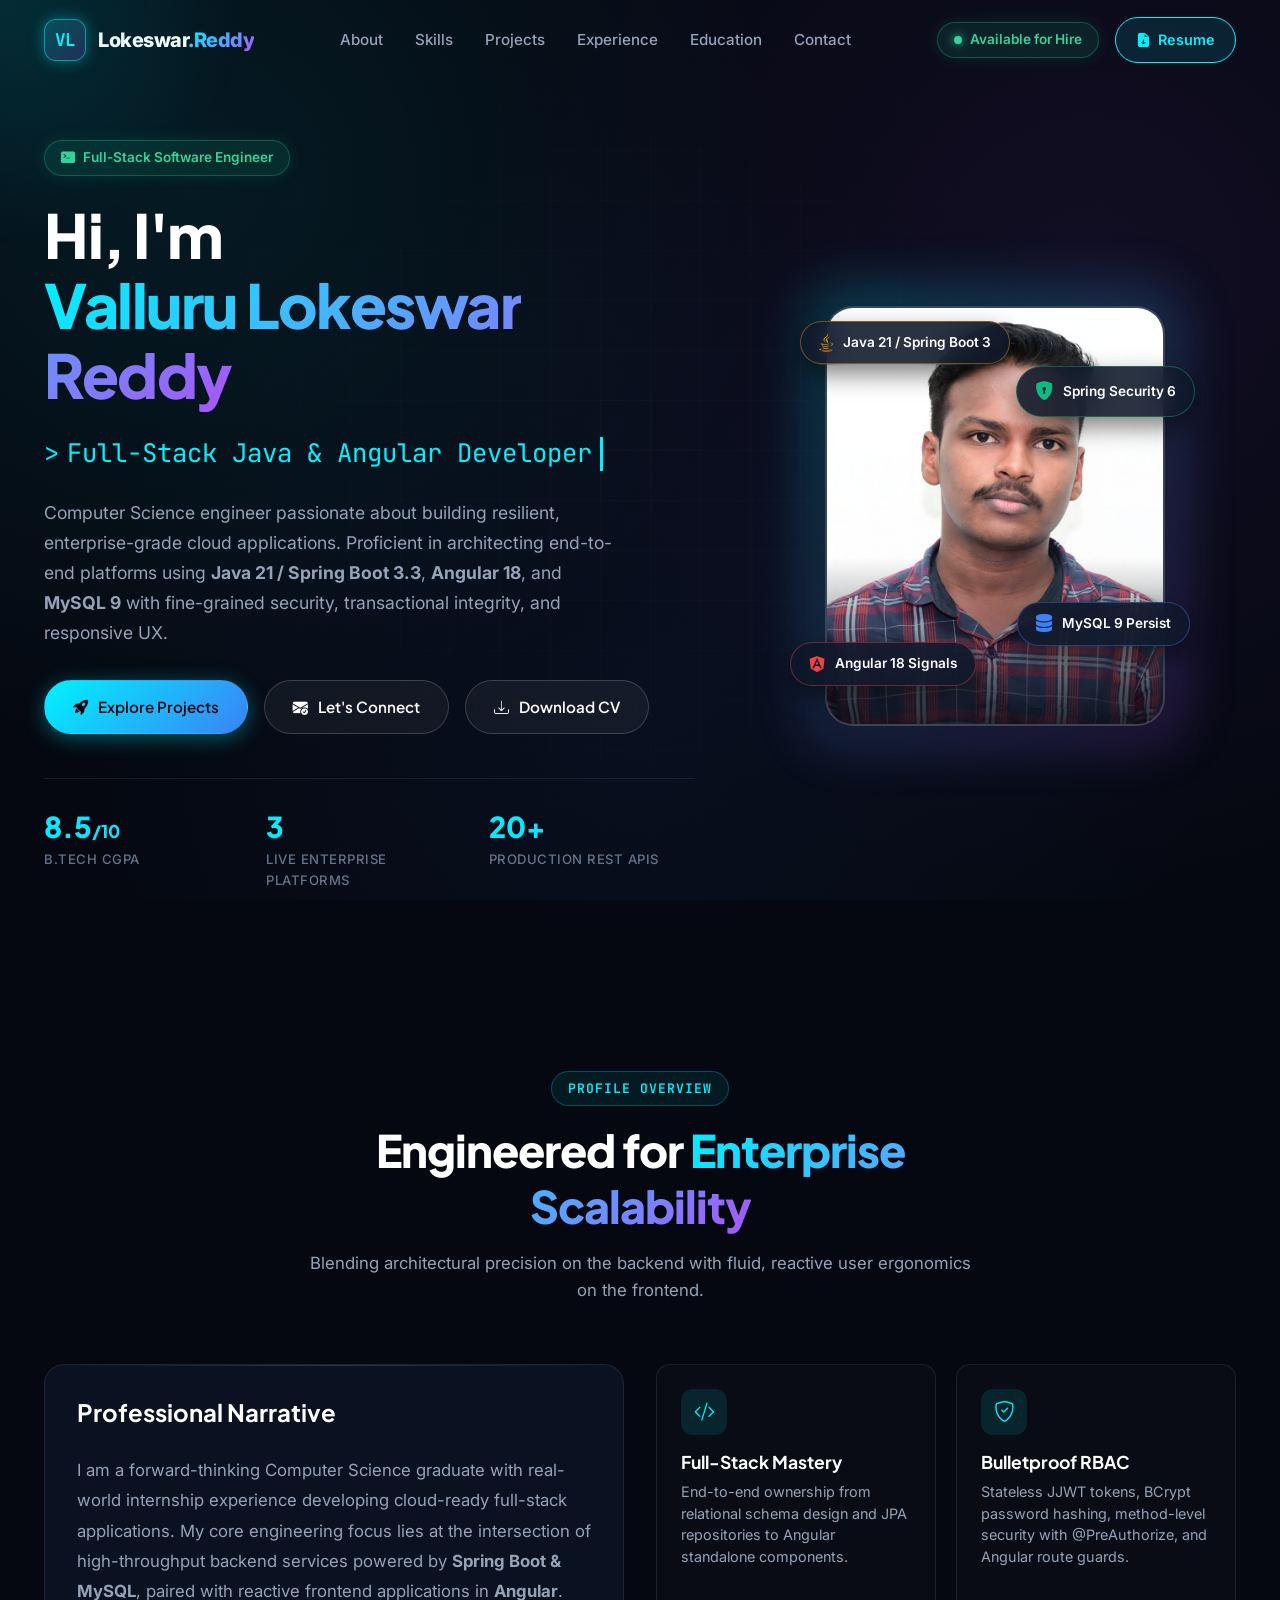
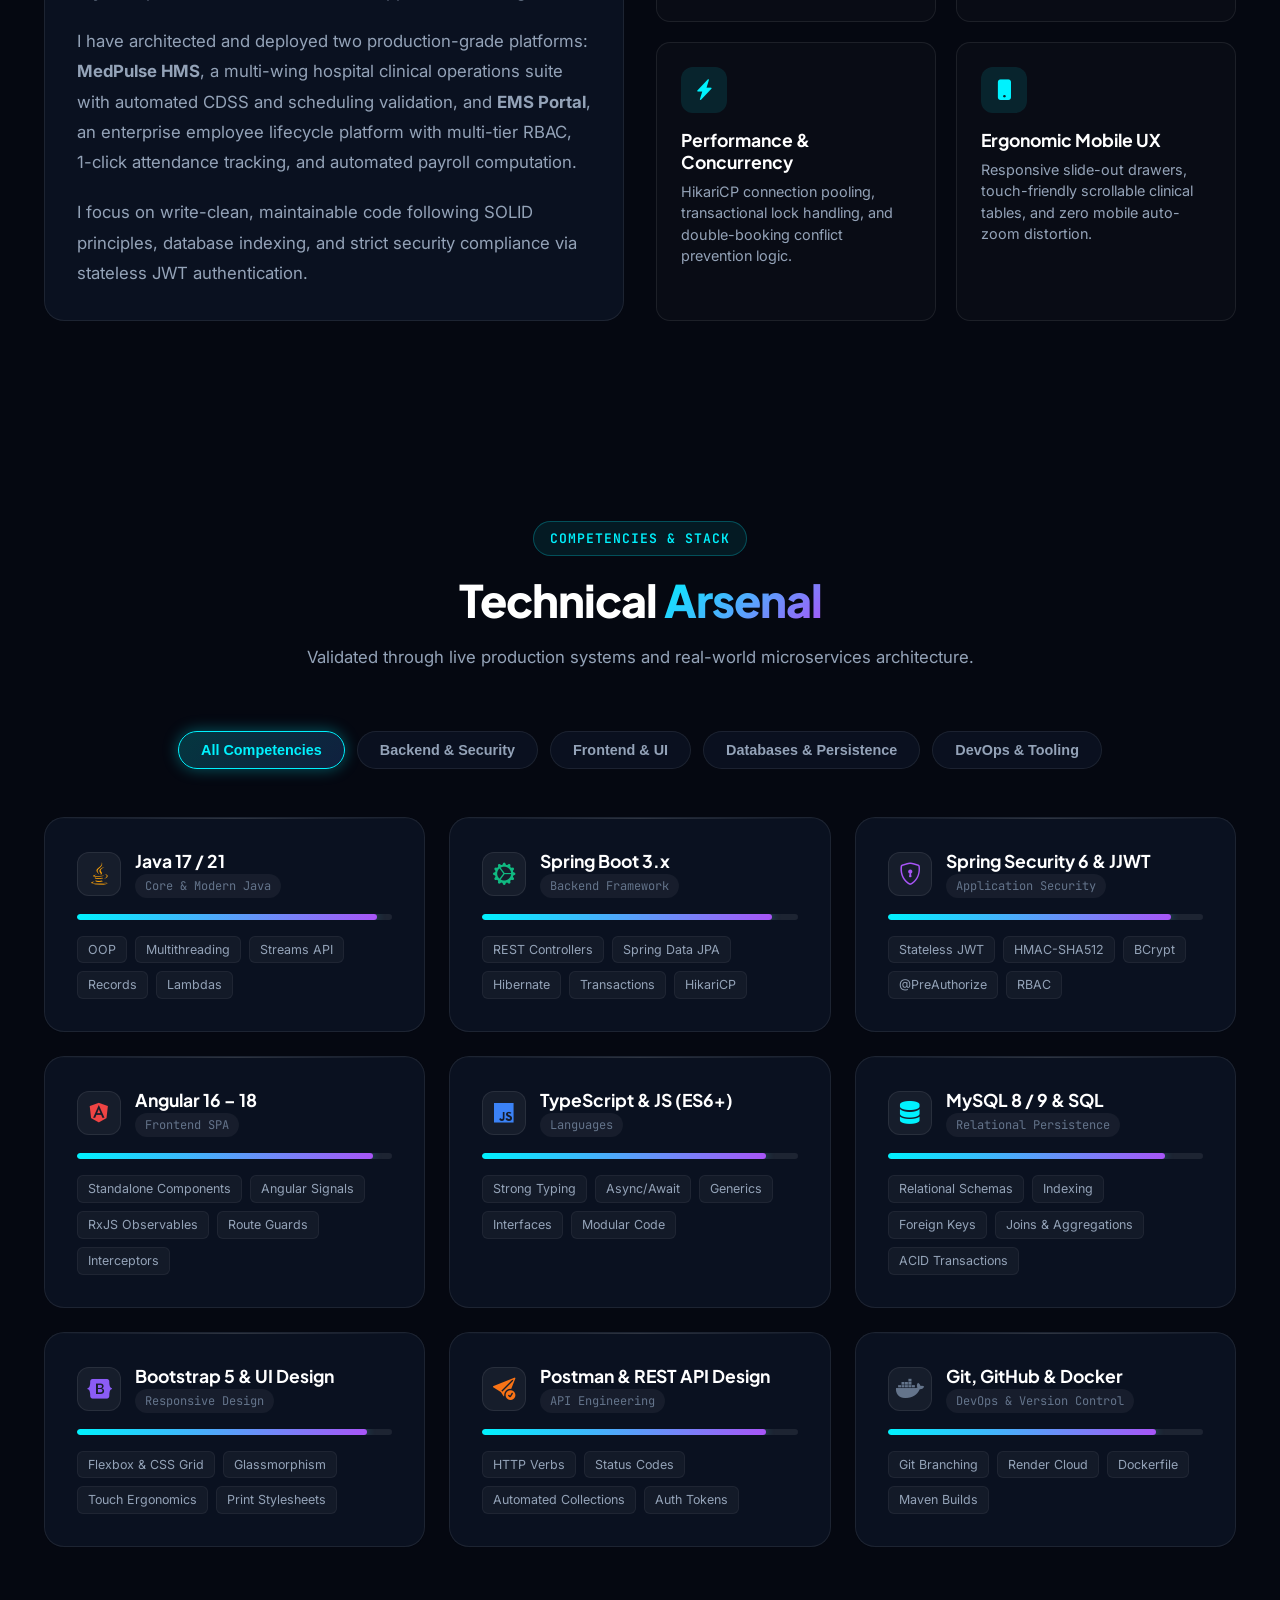
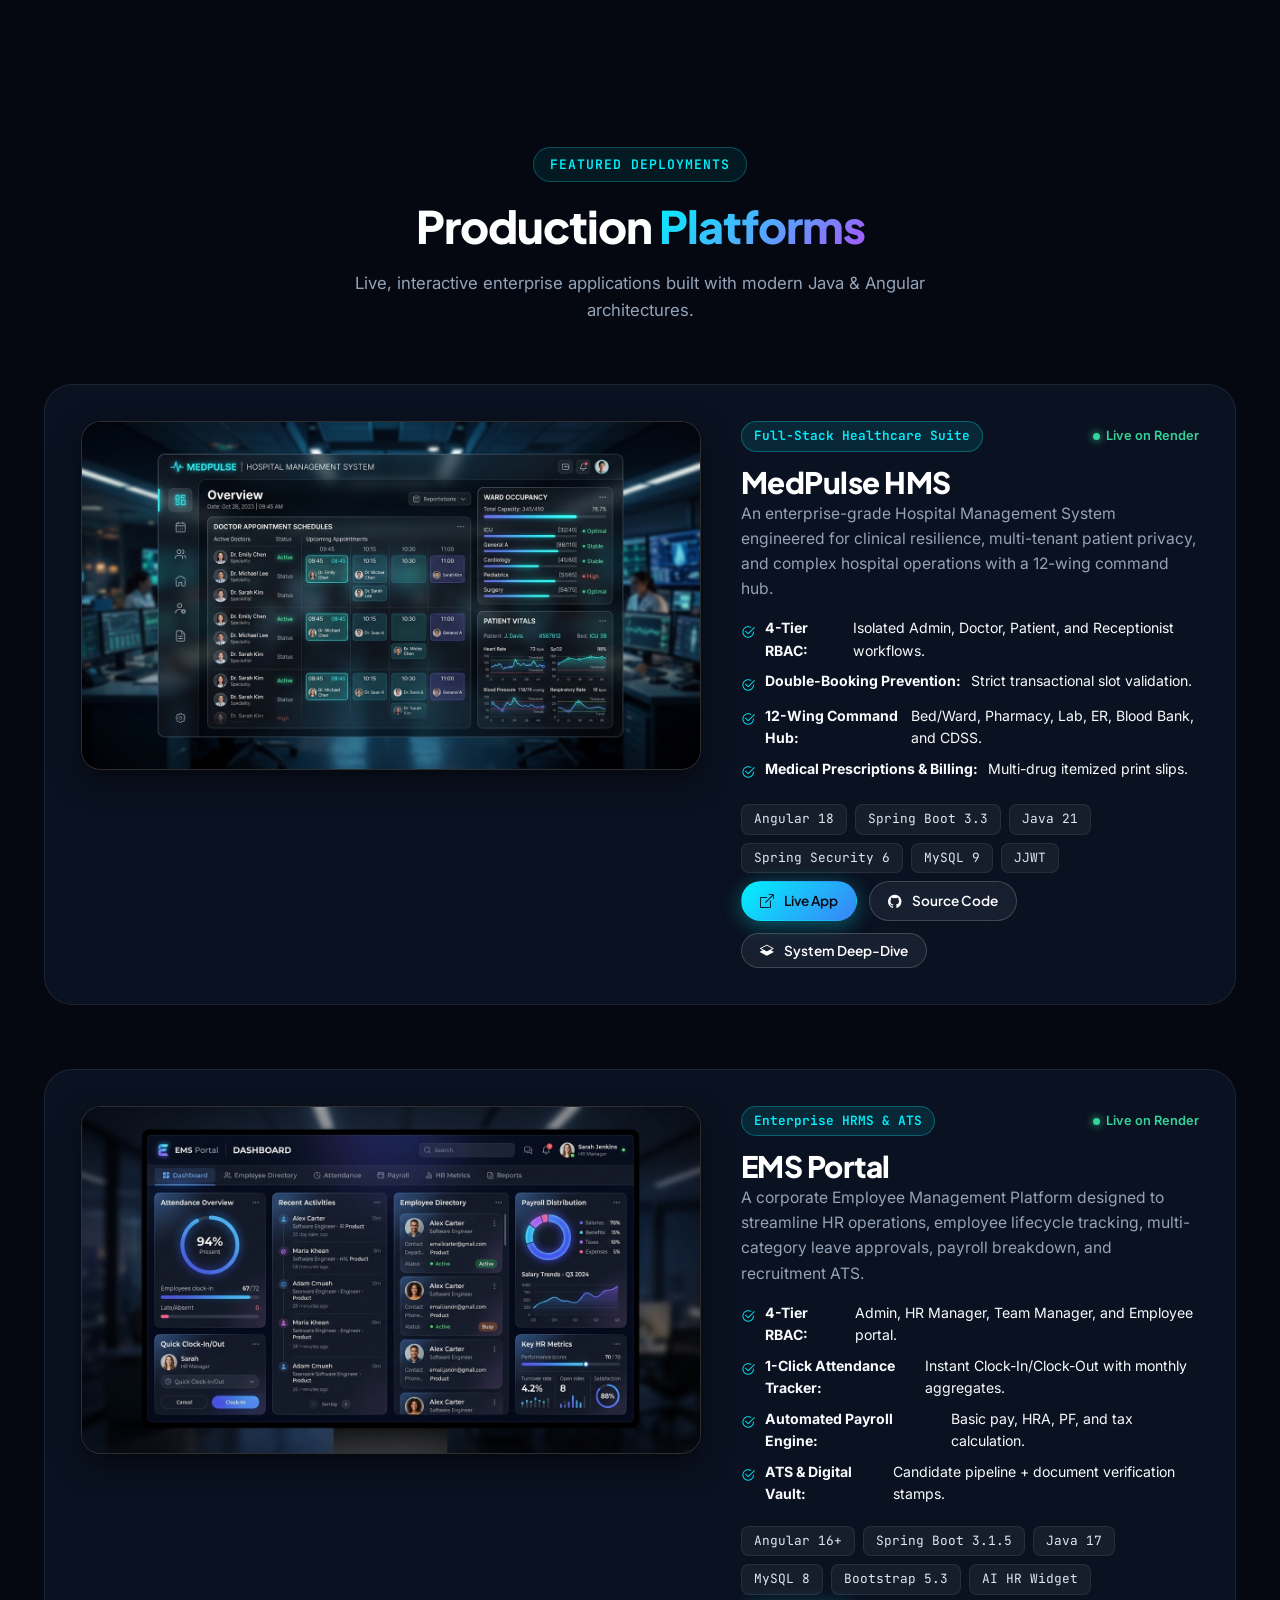
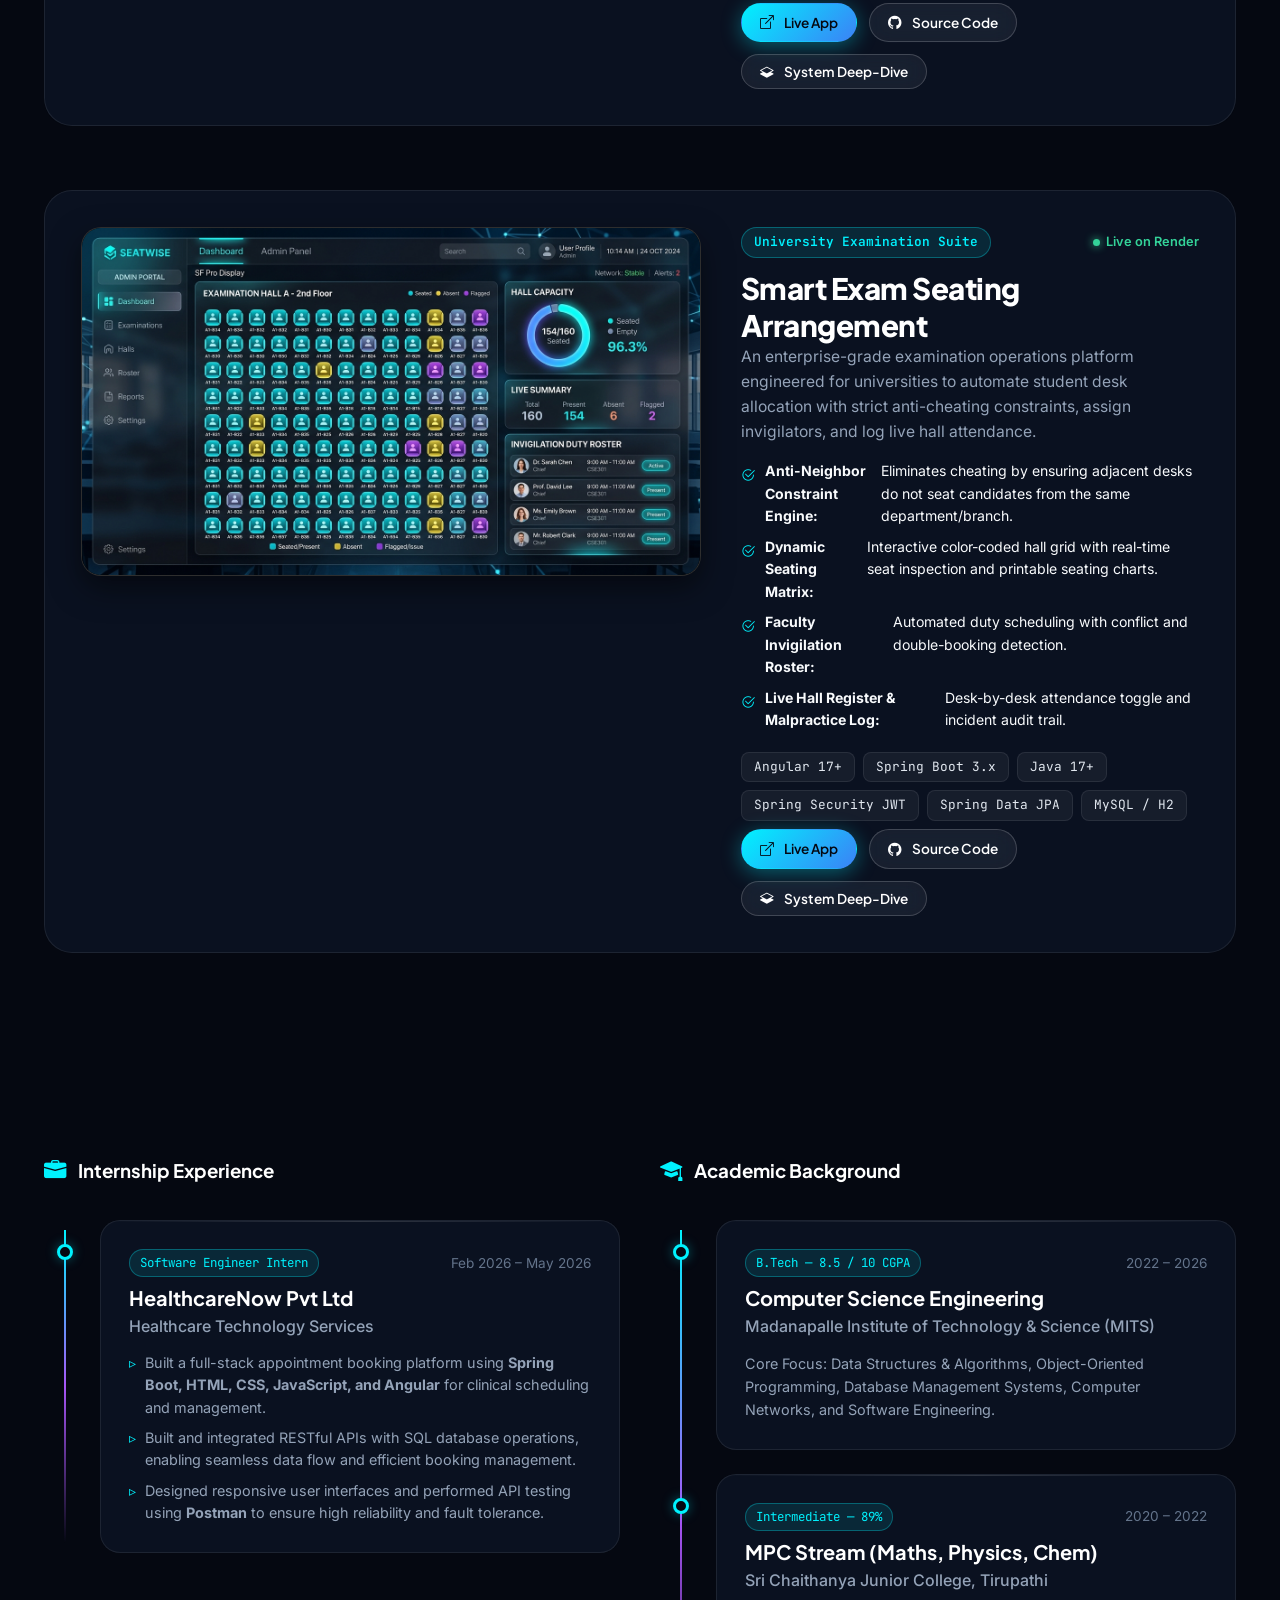
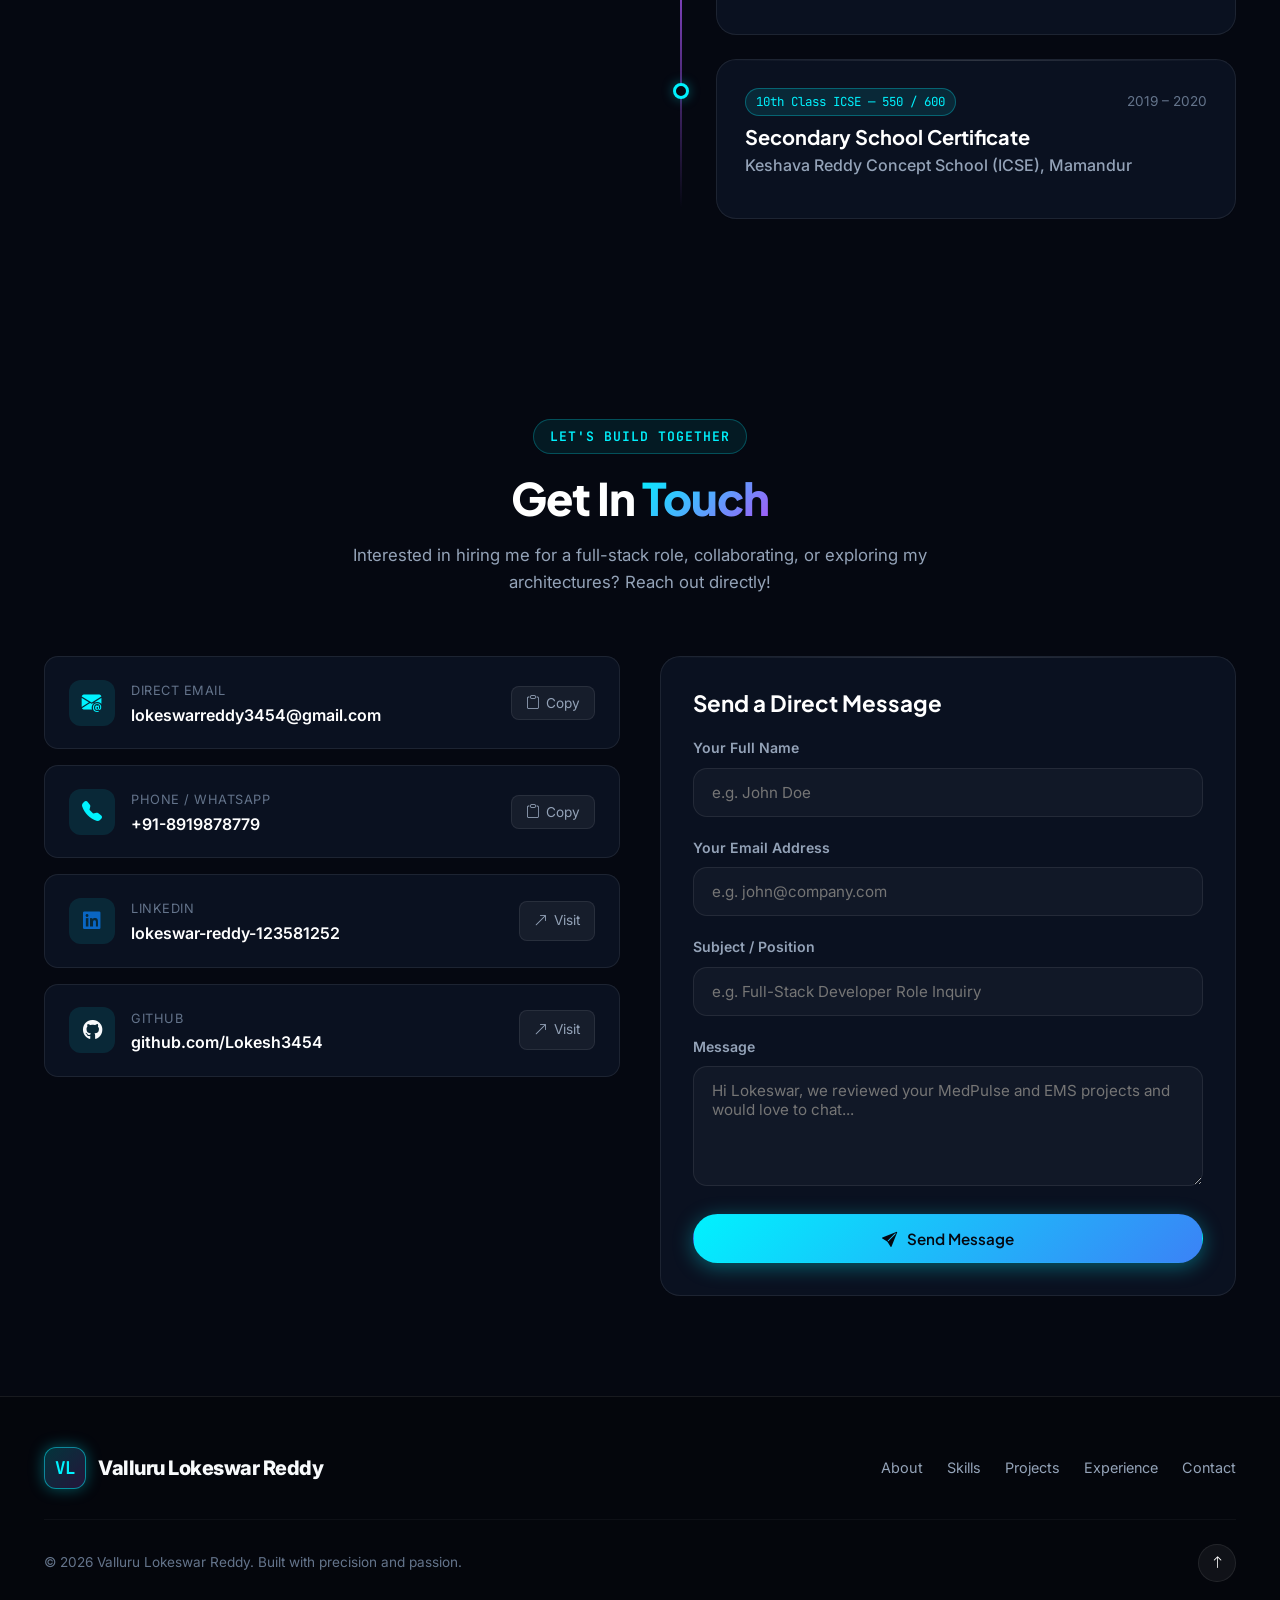
==== commit e98ec700: "Add Smart Exam Seating Arrangement System to portfolio and resume" ====
--- a/index.html
+++ b/index.html
@@ -121,11 +121,11 @@
               <span class="stat-label">B.Tech CGPA</span>
             </div>
             <div class="stat-item">
-              <span class="stat-number gradient-text-cyan">2</span>
+              <span class="stat-number gradient-text-cyan">3</span>
               <span class="stat-label">Live Enterprise Platforms</span>
             </div>
             <div class="stat-item">
-              <span class="stat-number gradient-text-cyan">15+</span>
+              <span class="stat-number gradient-text-cyan">20+</span>
               <span class="stat-label">Production REST APIs</span>
             </div>
           </div>
@@ -614,6 +614,62 @@
                   <i class="bi bi-github"></i> Source Code
                 </a>
                 <button class="btn btn-secondary btn-sm" data-project-target="ems">
+                  <i class="bi bi-layers-half"></i> System Deep-Dive
+                </button>
+              </div>
+            </div>
+          </div>
+        </div>
+
+        <!-- Project 3: Smart Exam Seating System -->
+        <div class="project-card">
+          <div class="project-preview-wrapper" data-project-target="examSeating">
+            <img src="assets/images/exam-seating-preview.jpg" alt="Smart Exam Seating Arrangement System" class="project-preview-img">
+            <div class="preview-overlay">
+              <span class="preview-pill"><i class="bi bi-arrows-fullscreen"></i> View Deep-Dive Blueprint</span>
+            </div>
+          </div>
+
+          <div class="project-info-wrapper">
+            <div>
+              <div class="project-badge-row">
+                <span class="project-type-tag">University Examination Suite</span>
+                <span class="project-live-indicator">
+                  <span class="pulse-dot-green"></span> Live on Render
+                </span>
+              </div>
+
+              <h3 class="project-title" style="margin-top: 12px;">Smart Exam Seating Arrangement</h3>
+              <p class="project-pitch">
+                An enterprise-grade examination operations platform engineered for universities to automate student desk allocation with strict anti-cheating constraints, assign invigilators, and log live hall attendance.
+              </p>
+
+              <ul class="project-highlights-list" style="margin-top: 16px;">
+                <li><i class="bi bi-check2-circle"></i> <strong>Anti-Neighbor Constraint Engine:</strong> Eliminates cheating by ensuring adjacent desks do not seat candidates from the same department/branch.</li>
+                <li><i class="bi bi-check2-circle"></i> <strong>Dynamic Seating Matrix:</strong> Interactive color-coded hall grid with real-time seat inspection and printable seating charts.</li>
+                <li><i class="bi bi-check2-circle"></i> <strong>Faculty Invigilation Roster:</strong> Automated duty scheduling with conflict and double-booking detection.</li>
+                <li><i class="bi bi-check2-circle"></i> <strong>Live Hall Register & Malpractice Log:</strong> Desk-by-desk attendance toggle and incident audit trail.</li>
+              </ul>
+            </div>
+
+            <div>
+              <div class="project-tech-pills">
+                <span class="tech-pill">Angular 17+</span>
+                <span class="tech-pill">Spring Boot 3.x</span>
+                <span class="tech-pill">Java 17+</span>
+                <span class="tech-pill">Spring Security JWT</span>
+                <span class="tech-pill">Spring Data JPA</span>
+                <span class="tech-pill">MySQL / H2</span>
+              </div>
+
+              <div class="project-actions-row">
+                <a href="https://student-exam-seating-arrangement.onrender.com/" target="_blank" class="btn btn-primary btn-sm">
+                  <i class="bi bi-box-arrow-up-right"></i> Live App
+                </a>
+                <a href="https://github.com/Lokesh3454/Student_Exam_Seating_Arrangement" target="_blank" class="btn btn-secondary btn-sm">
+                  <i class="bi bi-github"></i> Source Code
+                </a>
+                <button class="btn btn-secondary btn-sm" data-project-target="examSeating">
                   <i class="bi bi-layers-half"></i> System Deep-Dive
                 </button>
               </div>
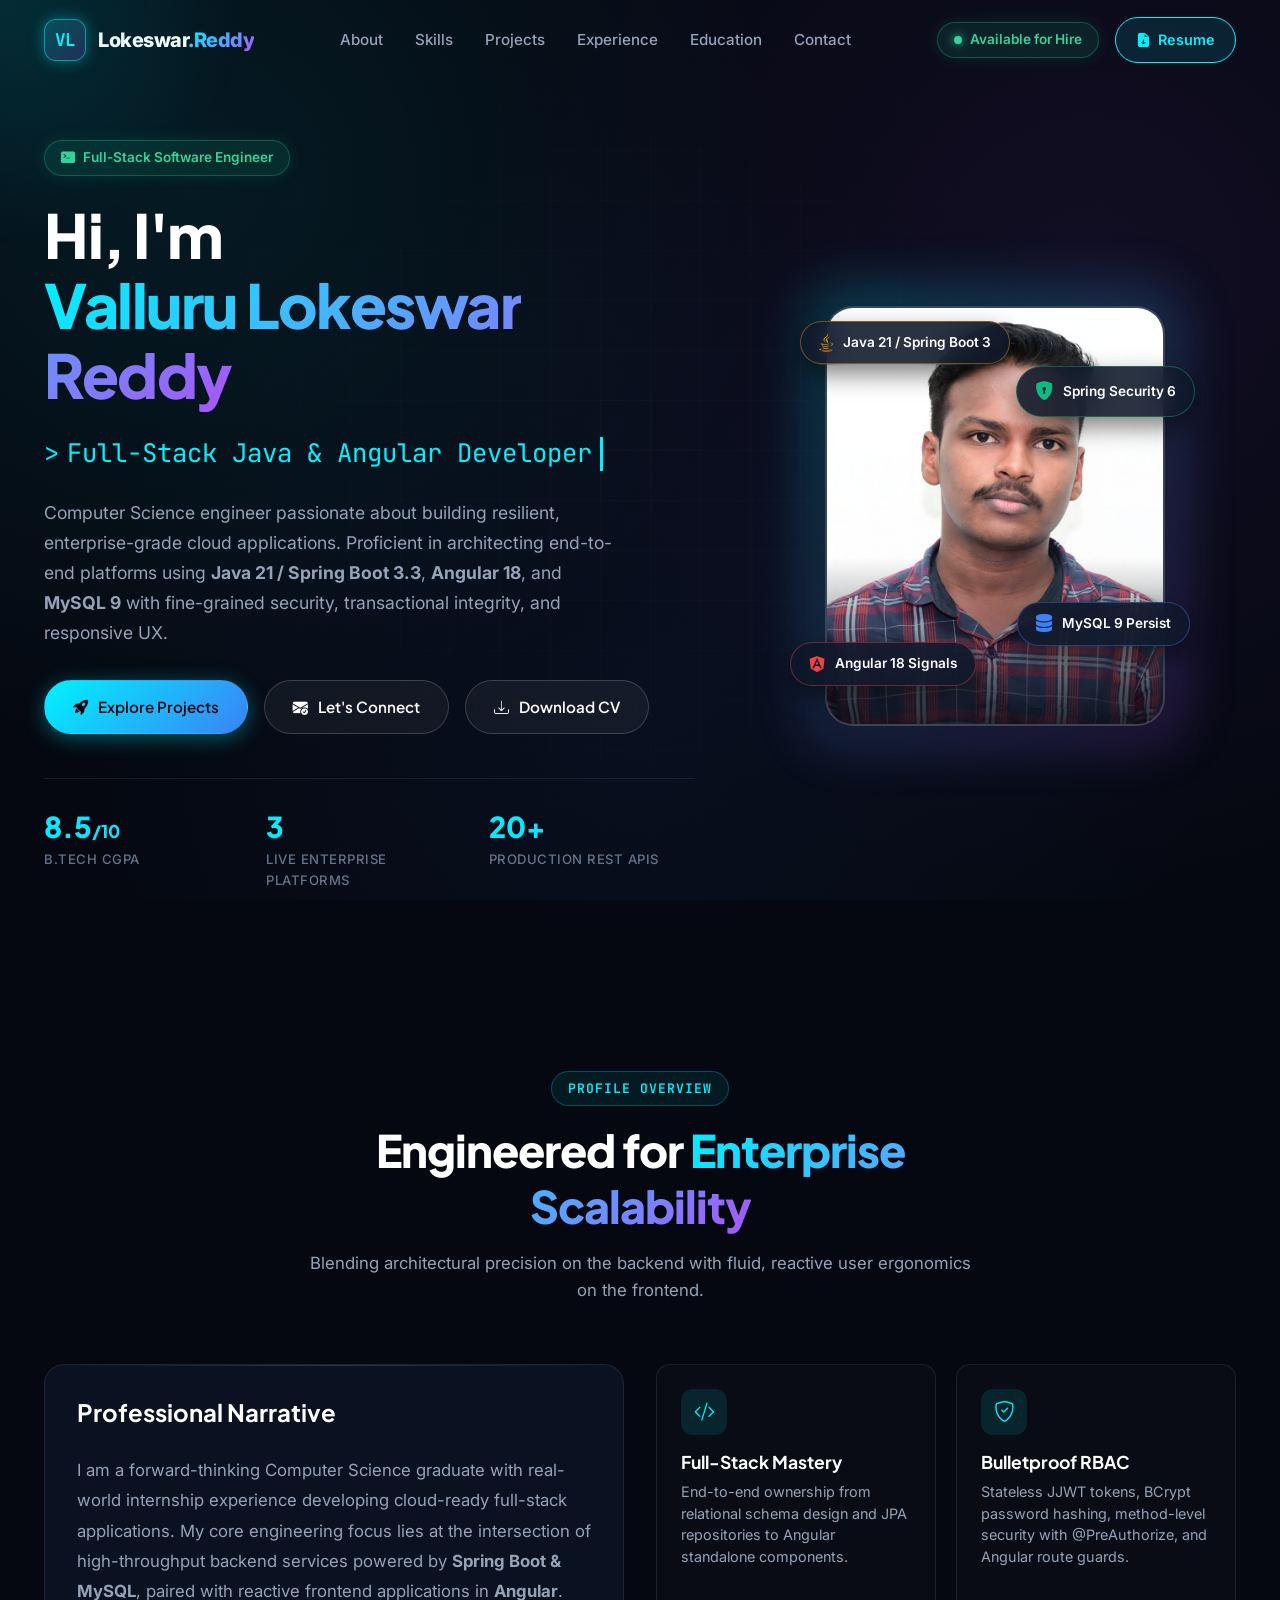
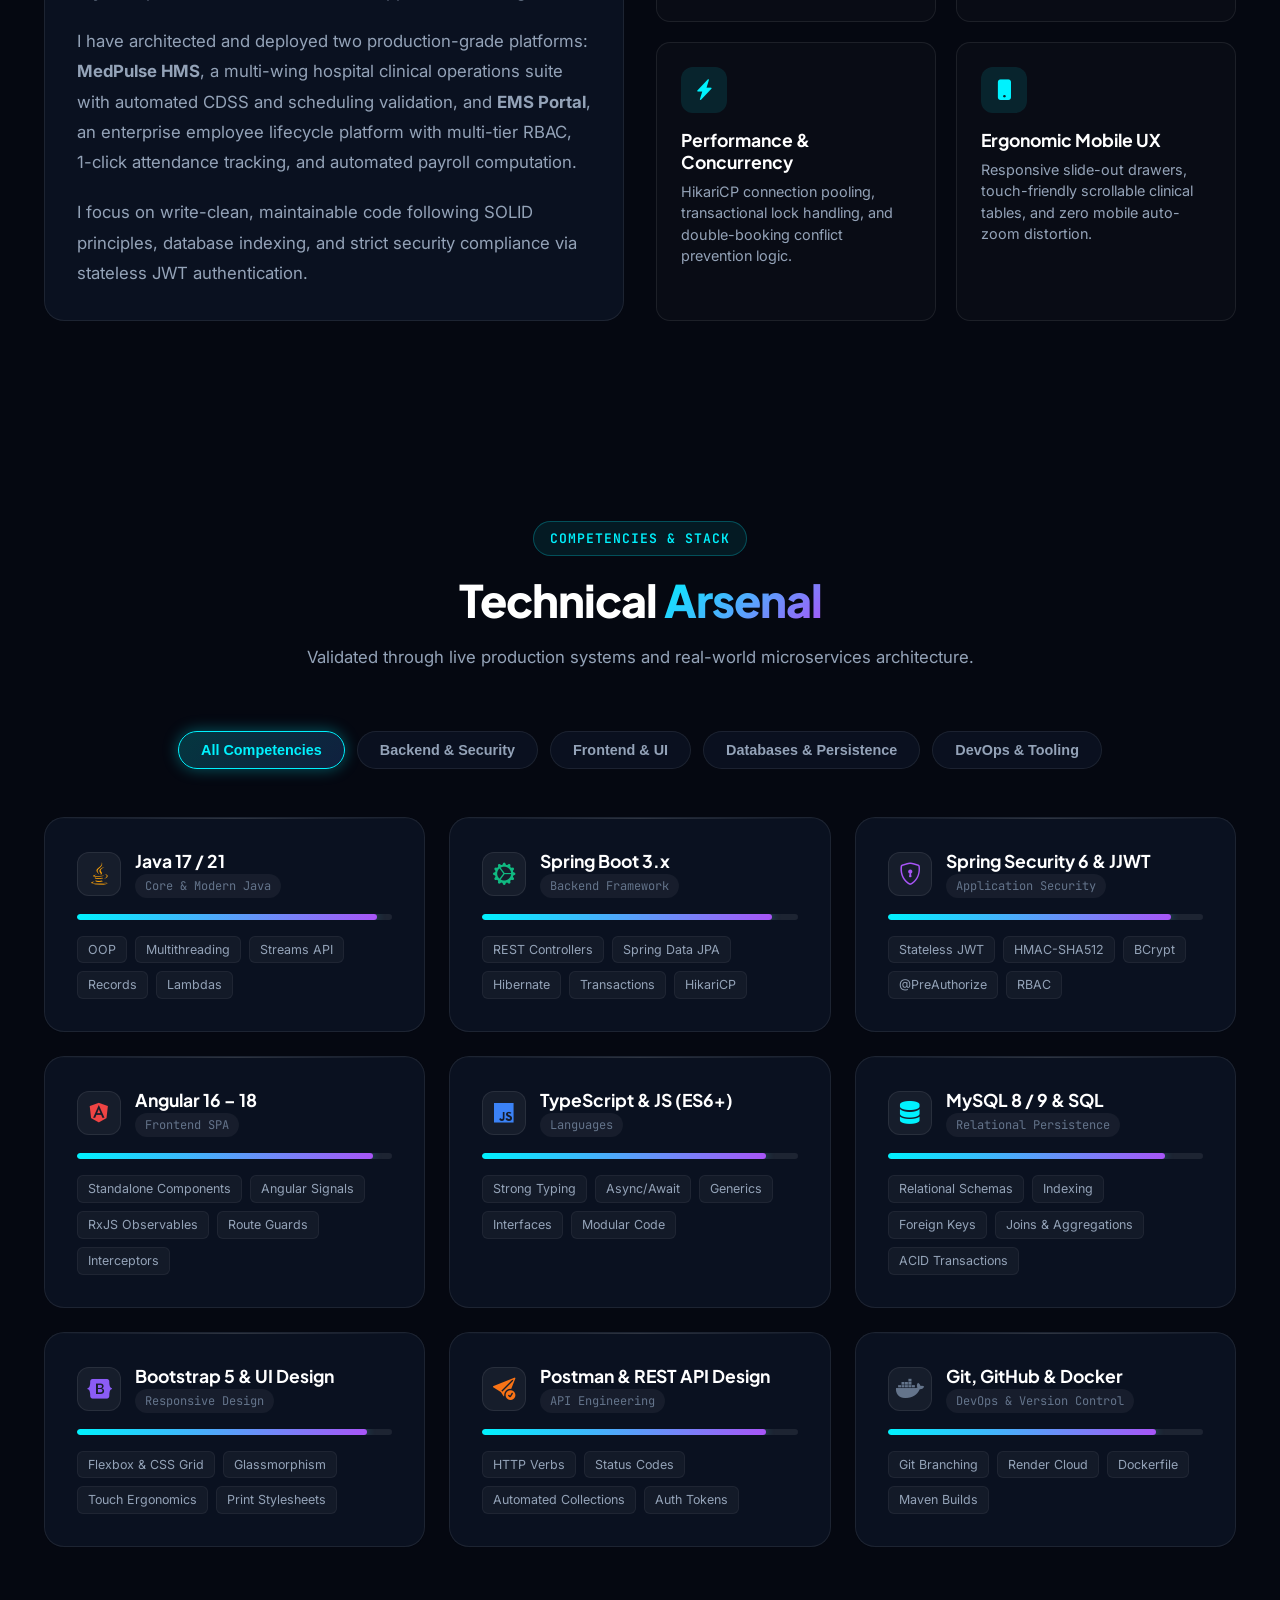
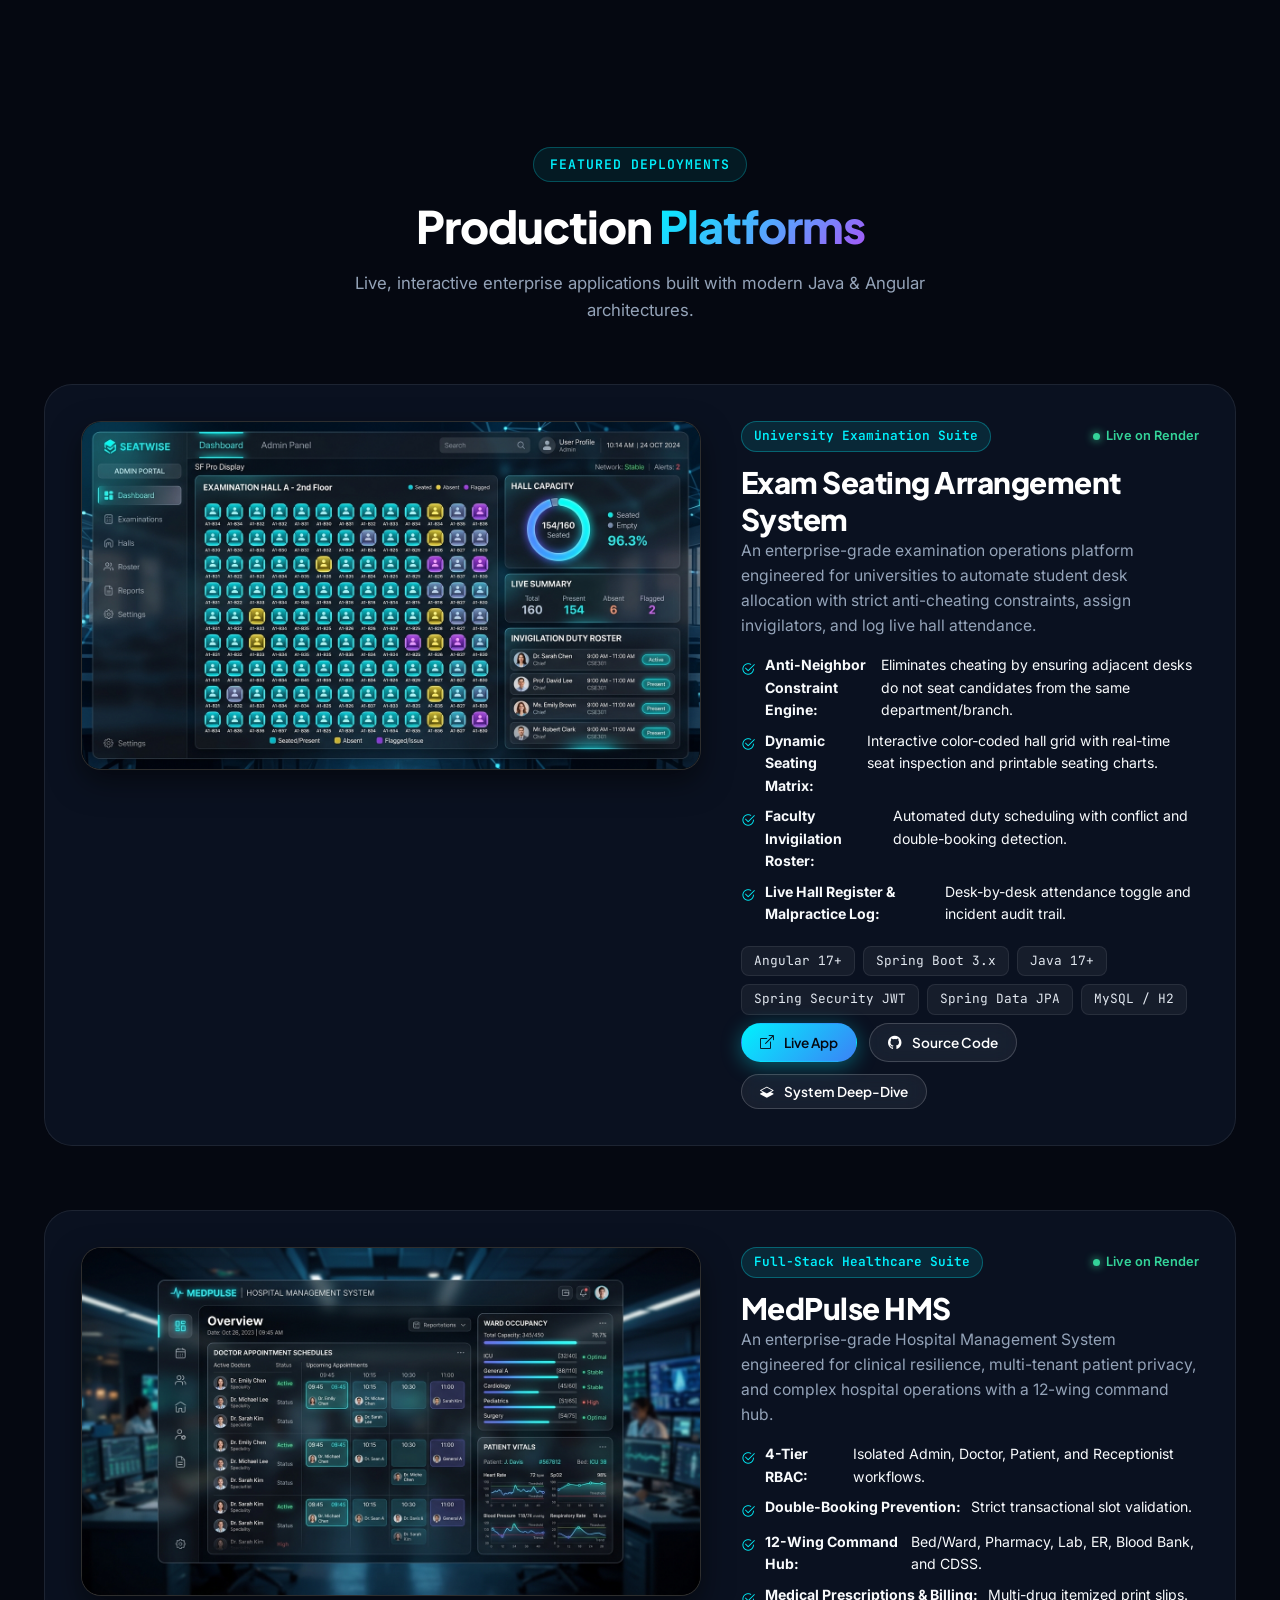
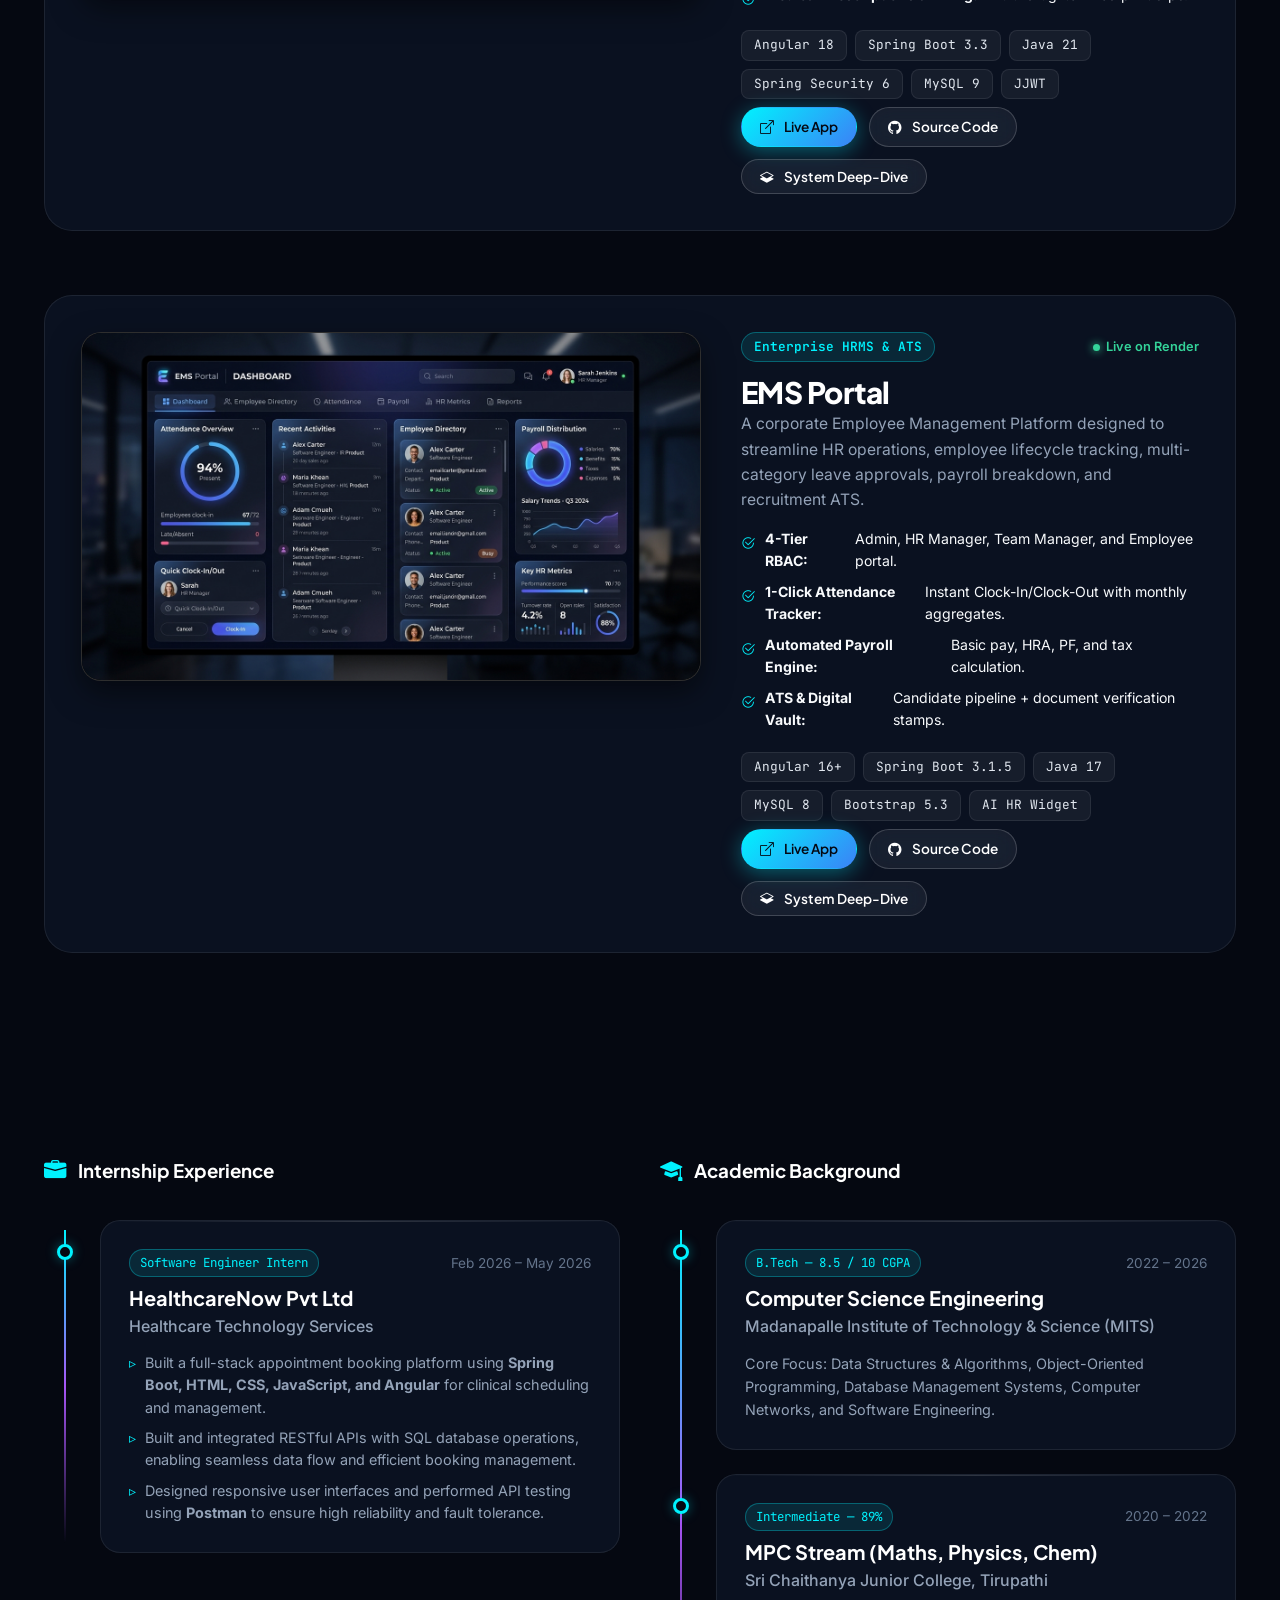
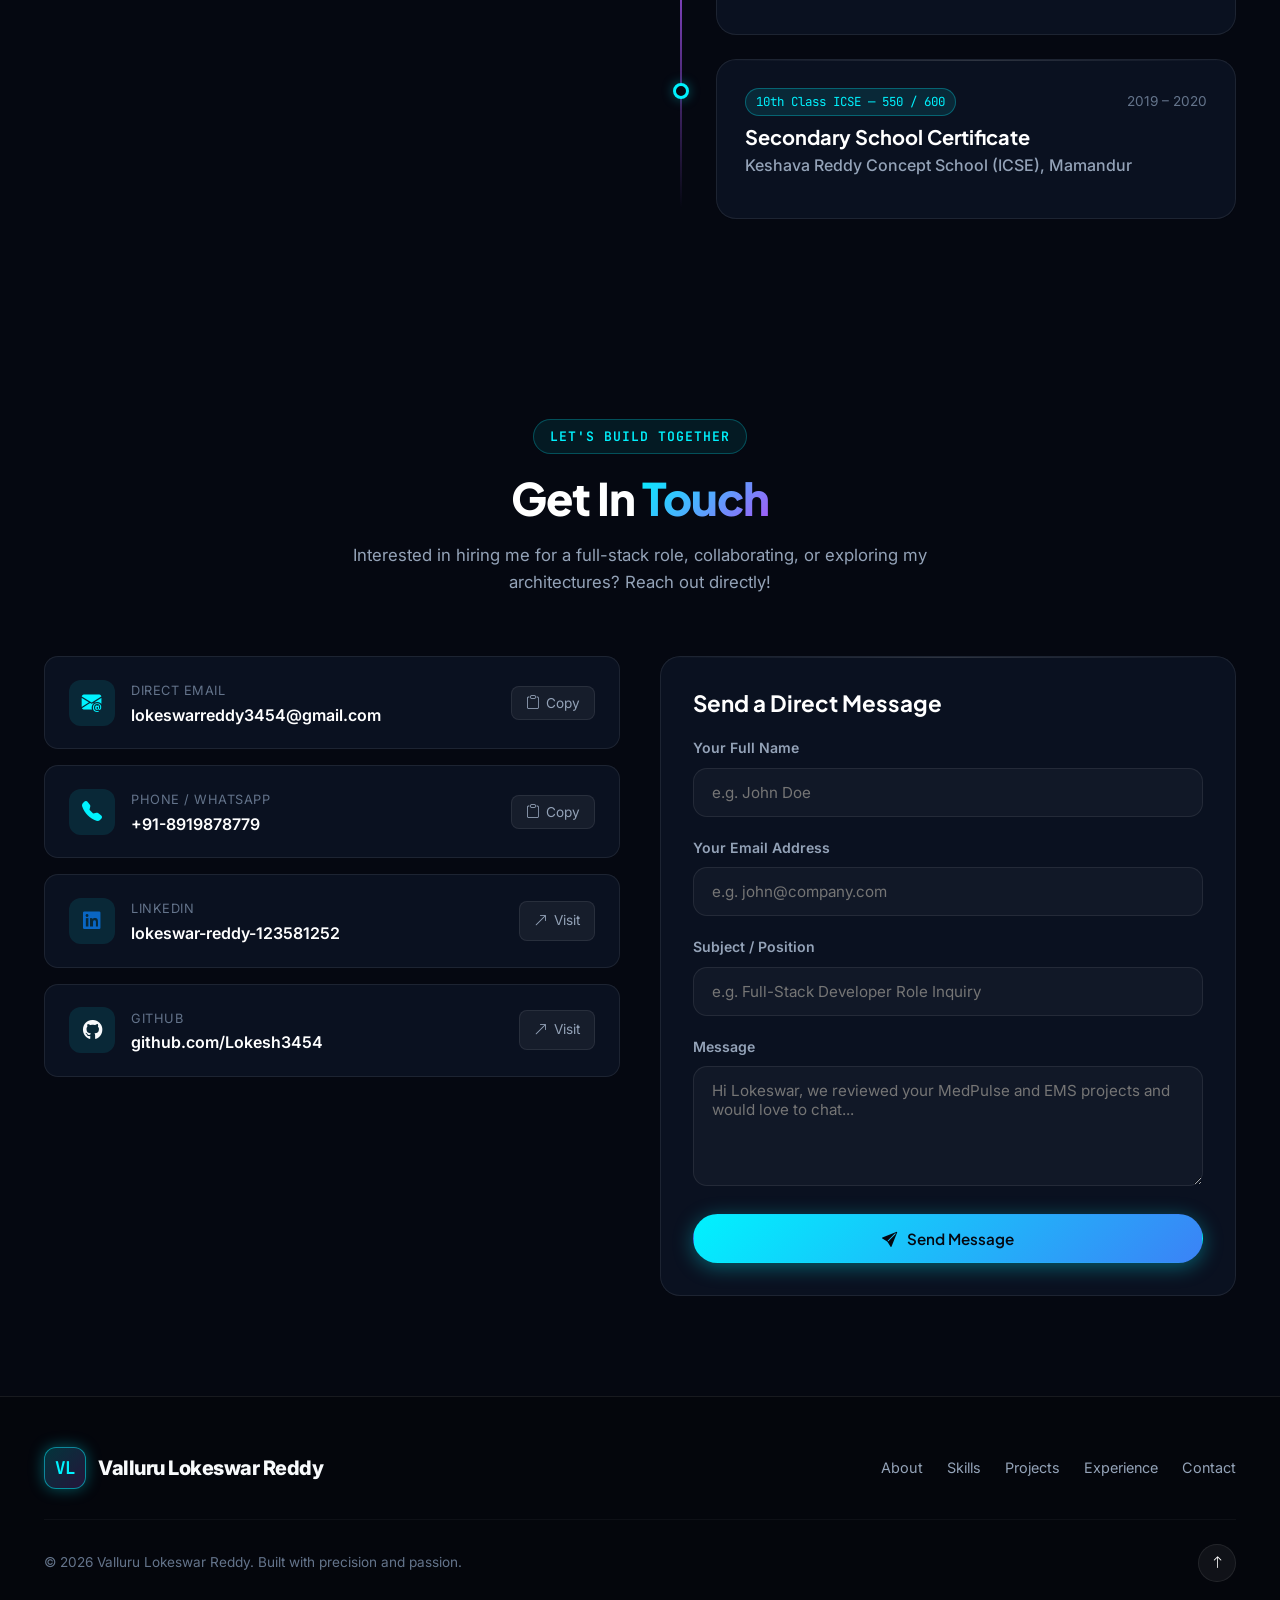
==== commit 658f5f0b: "Keep Exam Seating Arrangement System at top and update project title" ====
--- a/index.html
+++ b/index.html
@@ -509,7 +509,63 @@
 
       <div class="projects-container">
 
-        <!-- Project 1: MedPulse HMS -->
+        <!-- Project 1: Exam Seating Arrangement System -->
+        <div class="project-card">
+          <div class="project-preview-wrapper" data-project-target="examSeating">
+            <img src="assets/images/exam-seating-preview.jpg" alt="Exam Seating Arrangement System" class="project-preview-img">
+            <div class="preview-overlay">
+              <span class="preview-pill"><i class="bi bi-arrows-fullscreen"></i> View Deep-Dive Blueprint</span>
+            </div>
+          </div>
+
+          <div class="project-info-wrapper">
+            <div>
+              <div class="project-badge-row">
+                <span class="project-type-tag">University Examination Suite</span>
+                <span class="project-live-indicator">
+                  <span class="pulse-dot-green"></span> Live on Render
+                </span>
+              </div>
+
+              <h3 class="project-title" style="margin-top: 12px;">Exam Seating Arrangement System</h3>
+              <p class="project-pitch">
+                An enterprise-grade examination operations platform engineered for universities to automate student desk allocation with strict anti-cheating constraints, assign invigilators, and log live hall attendance.
+              </p>
+
+              <ul class="project-highlights-list" style="margin-top: 16px;">
+                <li><i class="bi bi-check2-circle"></i> <strong>Anti-Neighbor Constraint Engine:</strong> Eliminates cheating by ensuring adjacent desks do not seat candidates from the same department/branch.</li>
+                <li><i class="bi bi-check2-circle"></i> <strong>Dynamic Seating Matrix:</strong> Interactive color-coded hall grid with real-time seat inspection and printable seating charts.</li>
+                <li><i class="bi bi-check2-circle"></i> <strong>Faculty Invigilation Roster:</strong> Automated duty scheduling with conflict and double-booking detection.</li>
+                <li><i class="bi bi-check2-circle"></i> <strong>Live Hall Register & Malpractice Log:</strong> Desk-by-desk attendance toggle and incident audit trail.</li>
+              </ul>
+            </div>
+
+            <div>
+              <div class="project-tech-pills">
+                <span class="tech-pill">Angular 17+</span>
+                <span class="tech-pill">Spring Boot 3.x</span>
+                <span class="tech-pill">Java 17+</span>
+                <span class="tech-pill">Spring Security JWT</span>
+                <span class="tech-pill">Spring Data JPA</span>
+                <span class="tech-pill">MySQL / H2</span>
+              </div>
+
+              <div class="project-actions-row">
+                <a href="https://student-exam-seating-arrangement.onrender.com/" target="_blank" class="btn btn-primary btn-sm">
+                  <i class="bi bi-box-arrow-up-right"></i> Live App
+                </a>
+                <a href="https://github.com/Lokesh3454/Student_Exam_Seating_Arrangement" target="_blank" class="btn btn-secondary btn-sm">
+                  <i class="bi bi-github"></i> Source Code
+                </a>
+                <button class="btn btn-secondary btn-sm" data-project-target="examSeating">
+                  <i class="bi bi-layers-half"></i> System Deep-Dive
+                </button>
+              </div>
+            </div>
+          </div>
+        </div>
+
+        <!-- Project 2: MedPulse HMS -->
         <div class="project-card">
           <div class="project-preview-wrapper" data-project-target="hms">
             <img src="assets/images/medpulse-preview.jpg" alt="MedPulse Hospital Management System" class="project-preview-img">
@@ -565,7 +621,7 @@
           </div>
         </div>
 
-        <!-- Project 2: EMS Portal -->
+        <!-- Project 3: EMS Portal -->
         <div class="project-card">
           <div class="project-preview-wrapper" data-project-target="ems">
             <img src="assets/images/ems-preview.jpg" alt="Enterprise Employee Management System" class="project-preview-img">
@@ -614,62 +670,6 @@
                   <i class="bi bi-github"></i> Source Code
                 </a>
                 <button class="btn btn-secondary btn-sm" data-project-target="ems">
-                  <i class="bi bi-layers-half"></i> System Deep-Dive
-                </button>
-              </div>
-            </div>
-          </div>
-        </div>
-
-        <!-- Project 3: Smart Exam Seating System -->
-        <div class="project-card">
-          <div class="project-preview-wrapper" data-project-target="examSeating">
-            <img src="assets/images/exam-seating-preview.jpg" alt="Smart Exam Seating Arrangement System" class="project-preview-img">
-            <div class="preview-overlay">
-              <span class="preview-pill"><i class="bi bi-arrows-fullscreen"></i> View Deep-Dive Blueprint</span>
-            </div>
-          </div>
-
-          <div class="project-info-wrapper">
-            <div>
-              <div class="project-badge-row">
-                <span class="project-type-tag">University Examination Suite</span>
-                <span class="project-live-indicator">
-                  <span class="pulse-dot-green"></span> Live on Render
-                </span>
-              </div>
-
-              <h3 class="project-title" style="margin-top: 12px;">Smart Exam Seating Arrangement</h3>
-              <p class="project-pitch">
-                An enterprise-grade examination operations platform engineered for universities to automate student desk allocation with strict anti-cheating constraints, assign invigilators, and log live hall attendance.
-              </p>
-
-              <ul class="project-highlights-list" style="margin-top: 16px;">
-                <li><i class="bi bi-check2-circle"></i> <strong>Anti-Neighbor Constraint Engine:</strong> Eliminates cheating by ensuring adjacent desks do not seat candidates from the same department/branch.</li>
-                <li><i class="bi bi-check2-circle"></i> <strong>Dynamic Seating Matrix:</strong> Interactive color-coded hall grid with real-time seat inspection and printable seating charts.</li>
-                <li><i class="bi bi-check2-circle"></i> <strong>Faculty Invigilation Roster:</strong> Automated duty scheduling with conflict and double-booking detection.</li>
-                <li><i class="bi bi-check2-circle"></i> <strong>Live Hall Register & Malpractice Log:</strong> Desk-by-desk attendance toggle and incident audit trail.</li>
-              </ul>
-            </div>
-
-            <div>
-              <div class="project-tech-pills">
-                <span class="tech-pill">Angular 17+</span>
-                <span class="tech-pill">Spring Boot 3.x</span>
-                <span class="tech-pill">Java 17+</span>
-                <span class="tech-pill">Spring Security JWT</span>
-                <span class="tech-pill">Spring Data JPA</span>
-                <span class="tech-pill">MySQL / H2</span>
-              </div>
-
-              <div class="project-actions-row">
-                <a href="https://student-exam-seating-arrangement.onrender.com/" target="_blank" class="btn btn-primary btn-sm">
-                  <i class="bi bi-box-arrow-up-right"></i> Live App
-                </a>
-                <a href="https://github.com/Lokesh3454/Student_Exam_Seating_Arrangement" target="_blank" class="btn btn-secondary btn-sm">
-                  <i class="bi bi-github"></i> Source Code
-                </a>
-                <button class="btn btn-secondary btn-sm" data-project-target="examSeating">
                   <i class="bi bi-layers-half"></i> System Deep-Dive
                 </button>
               </div>
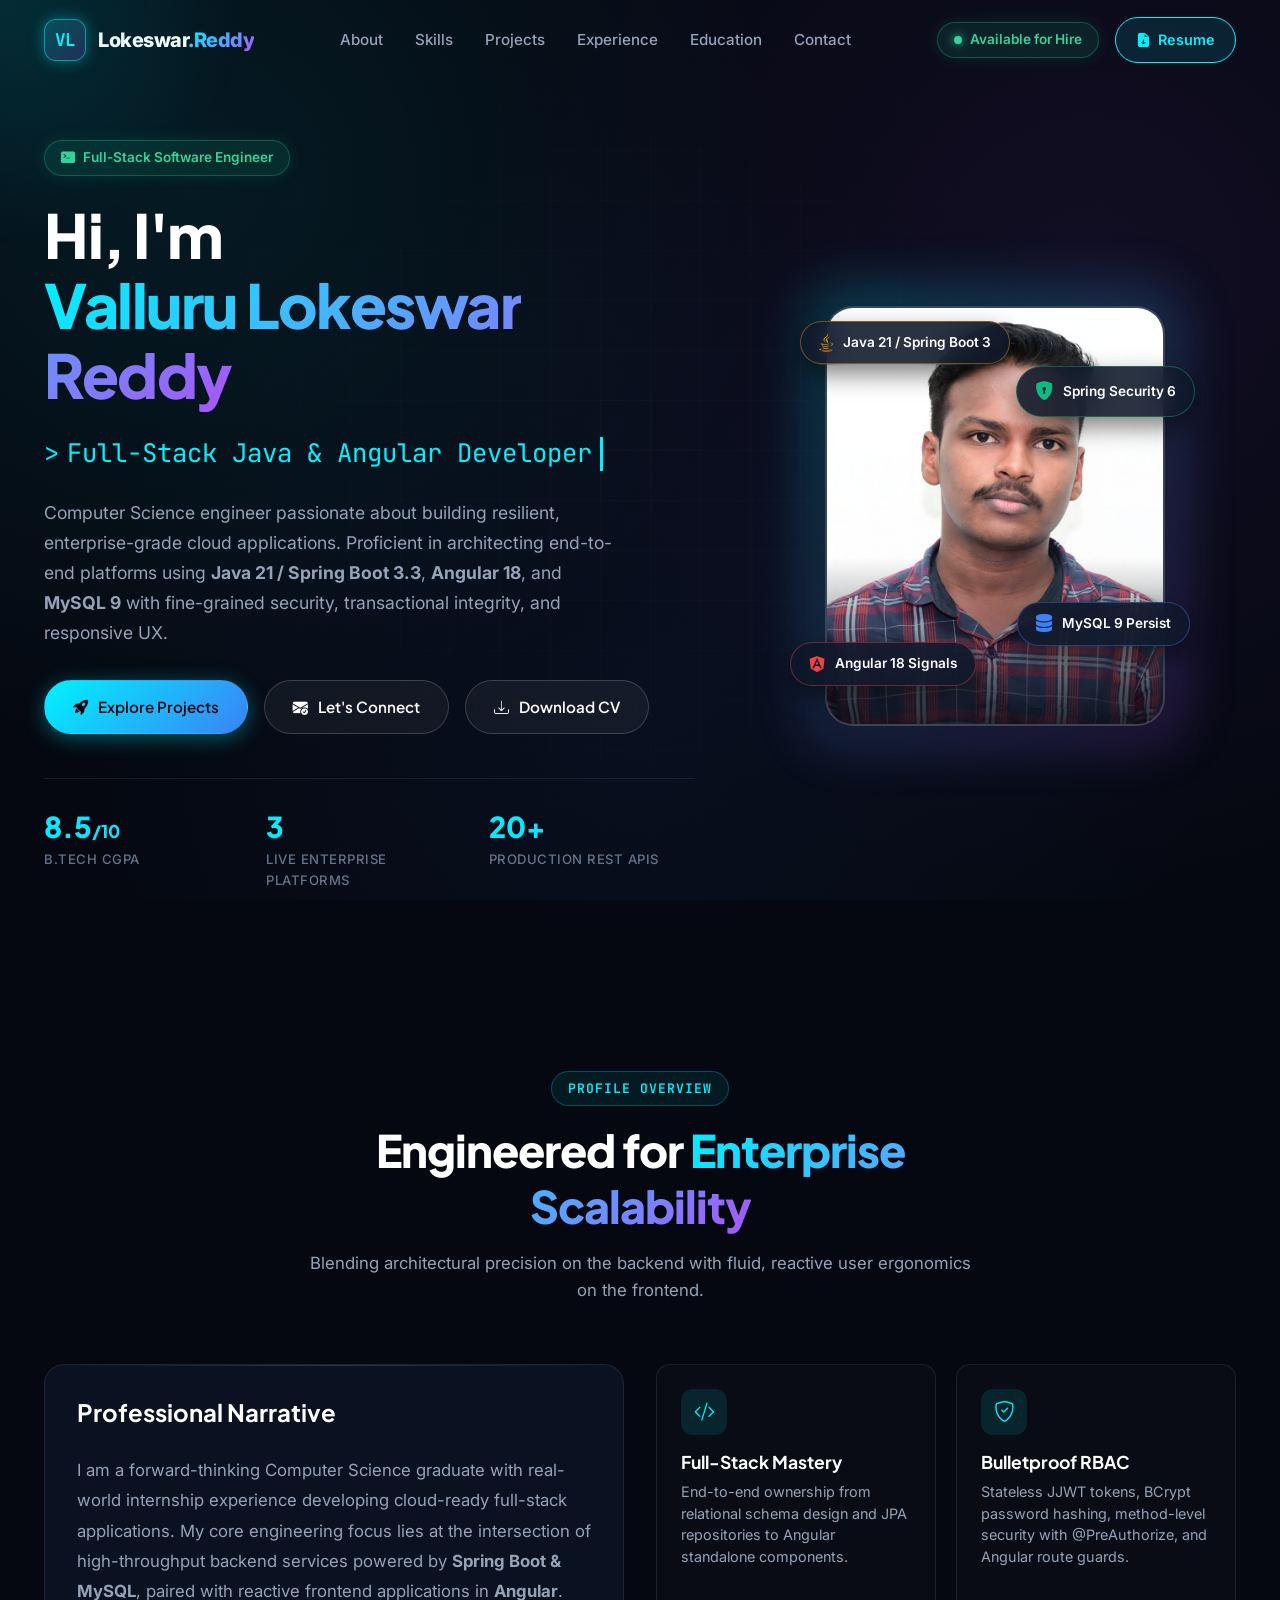
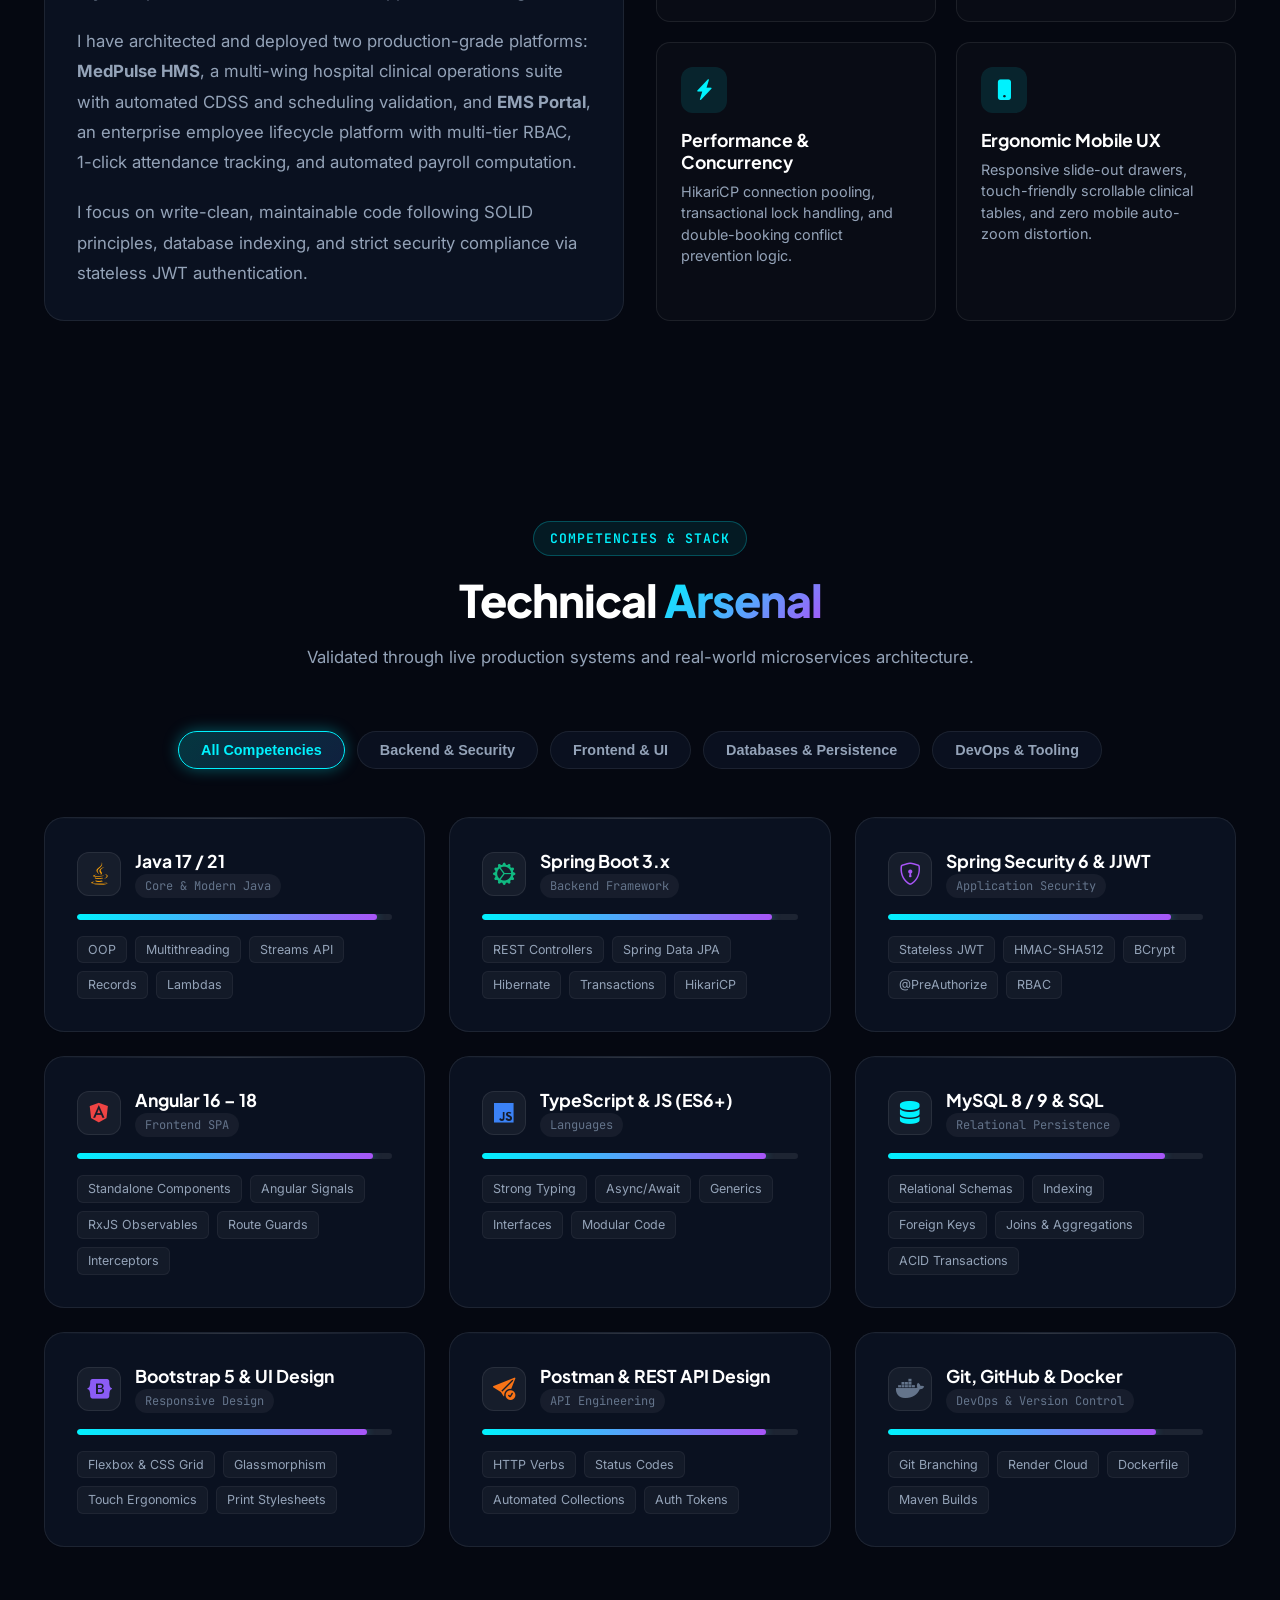
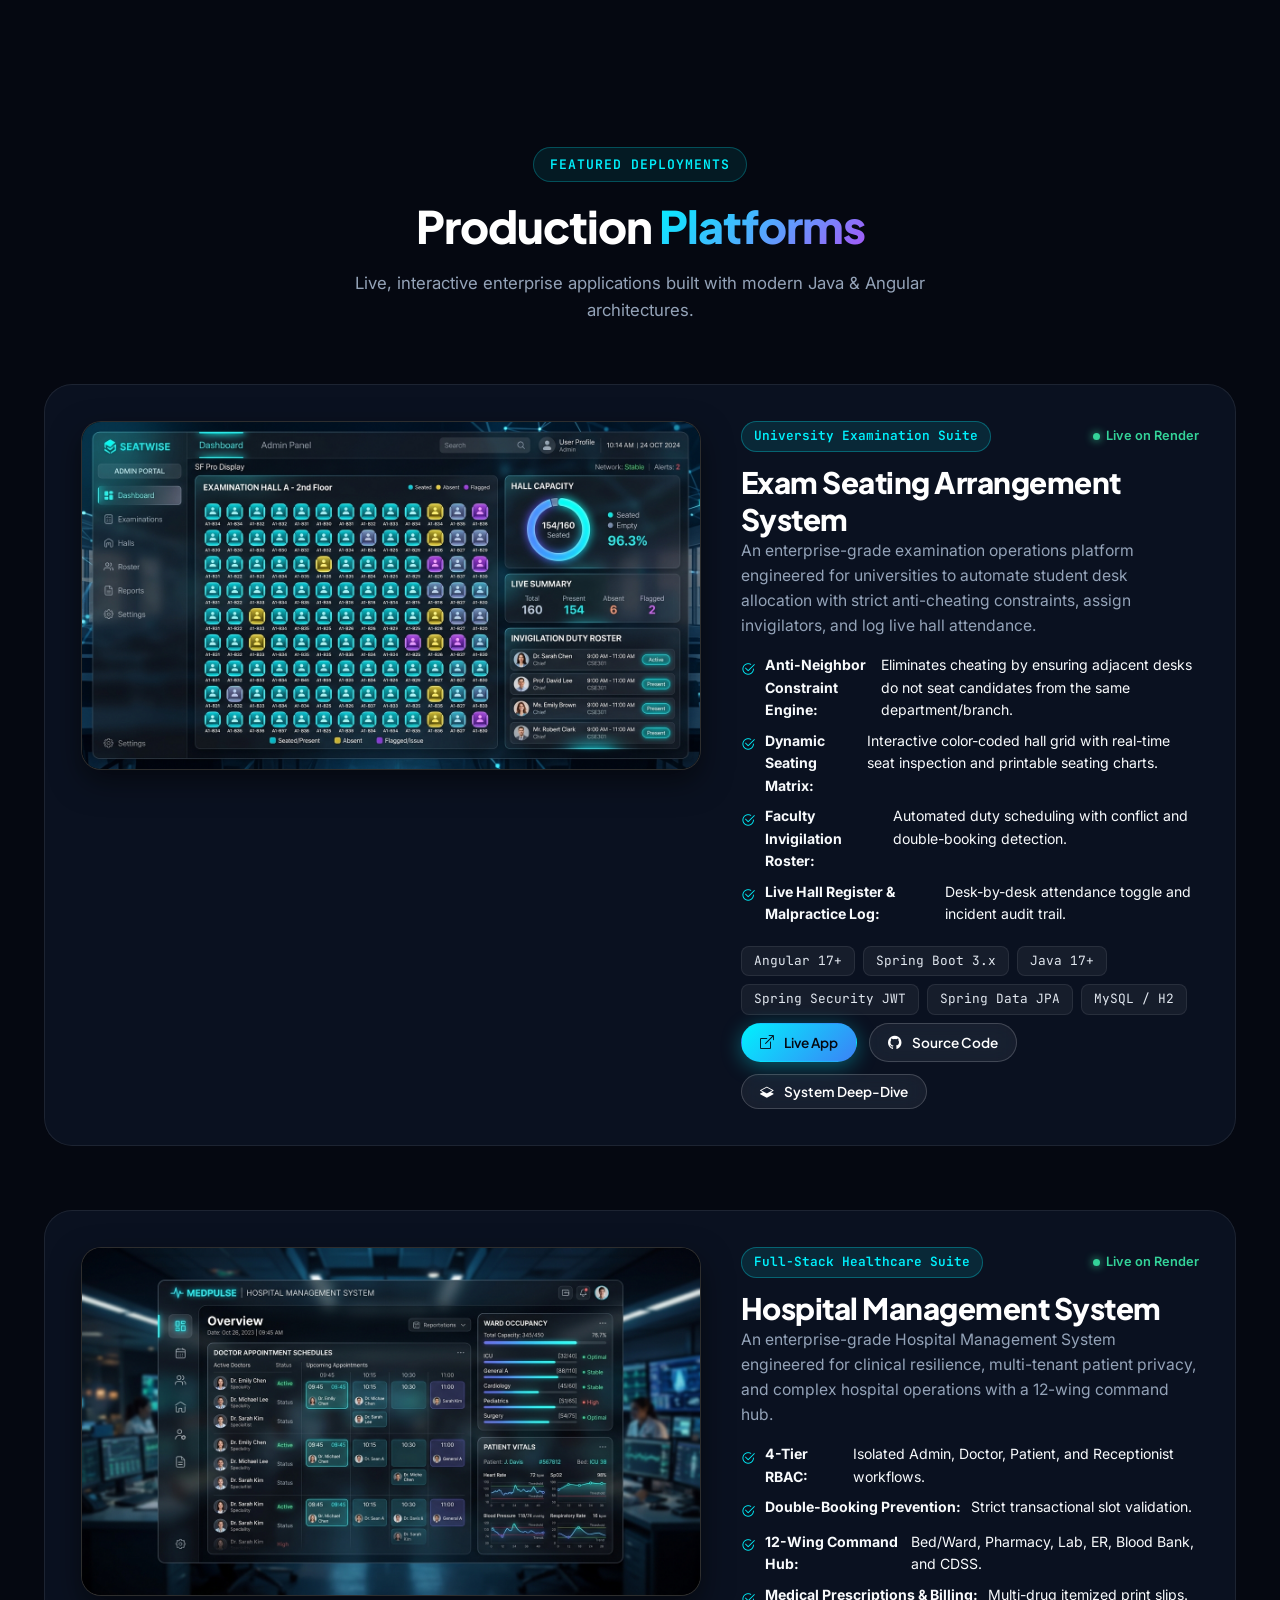
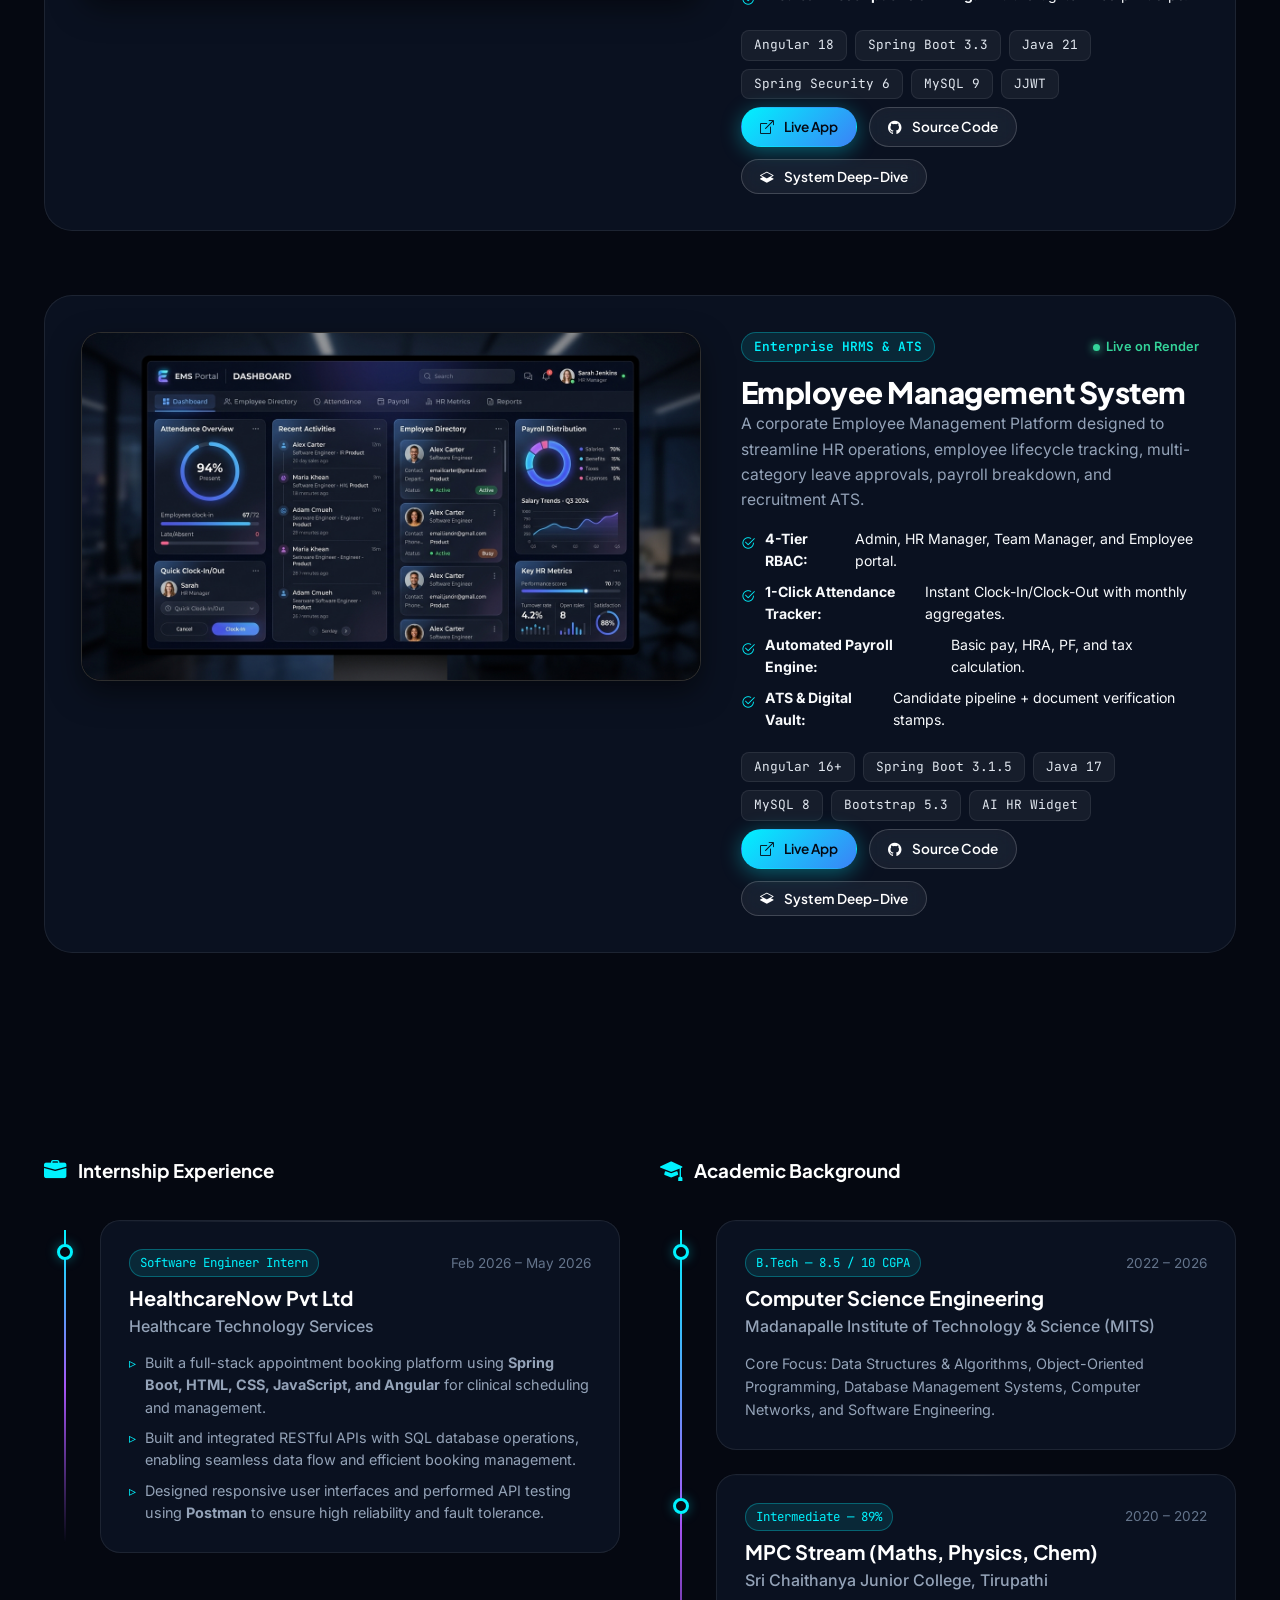
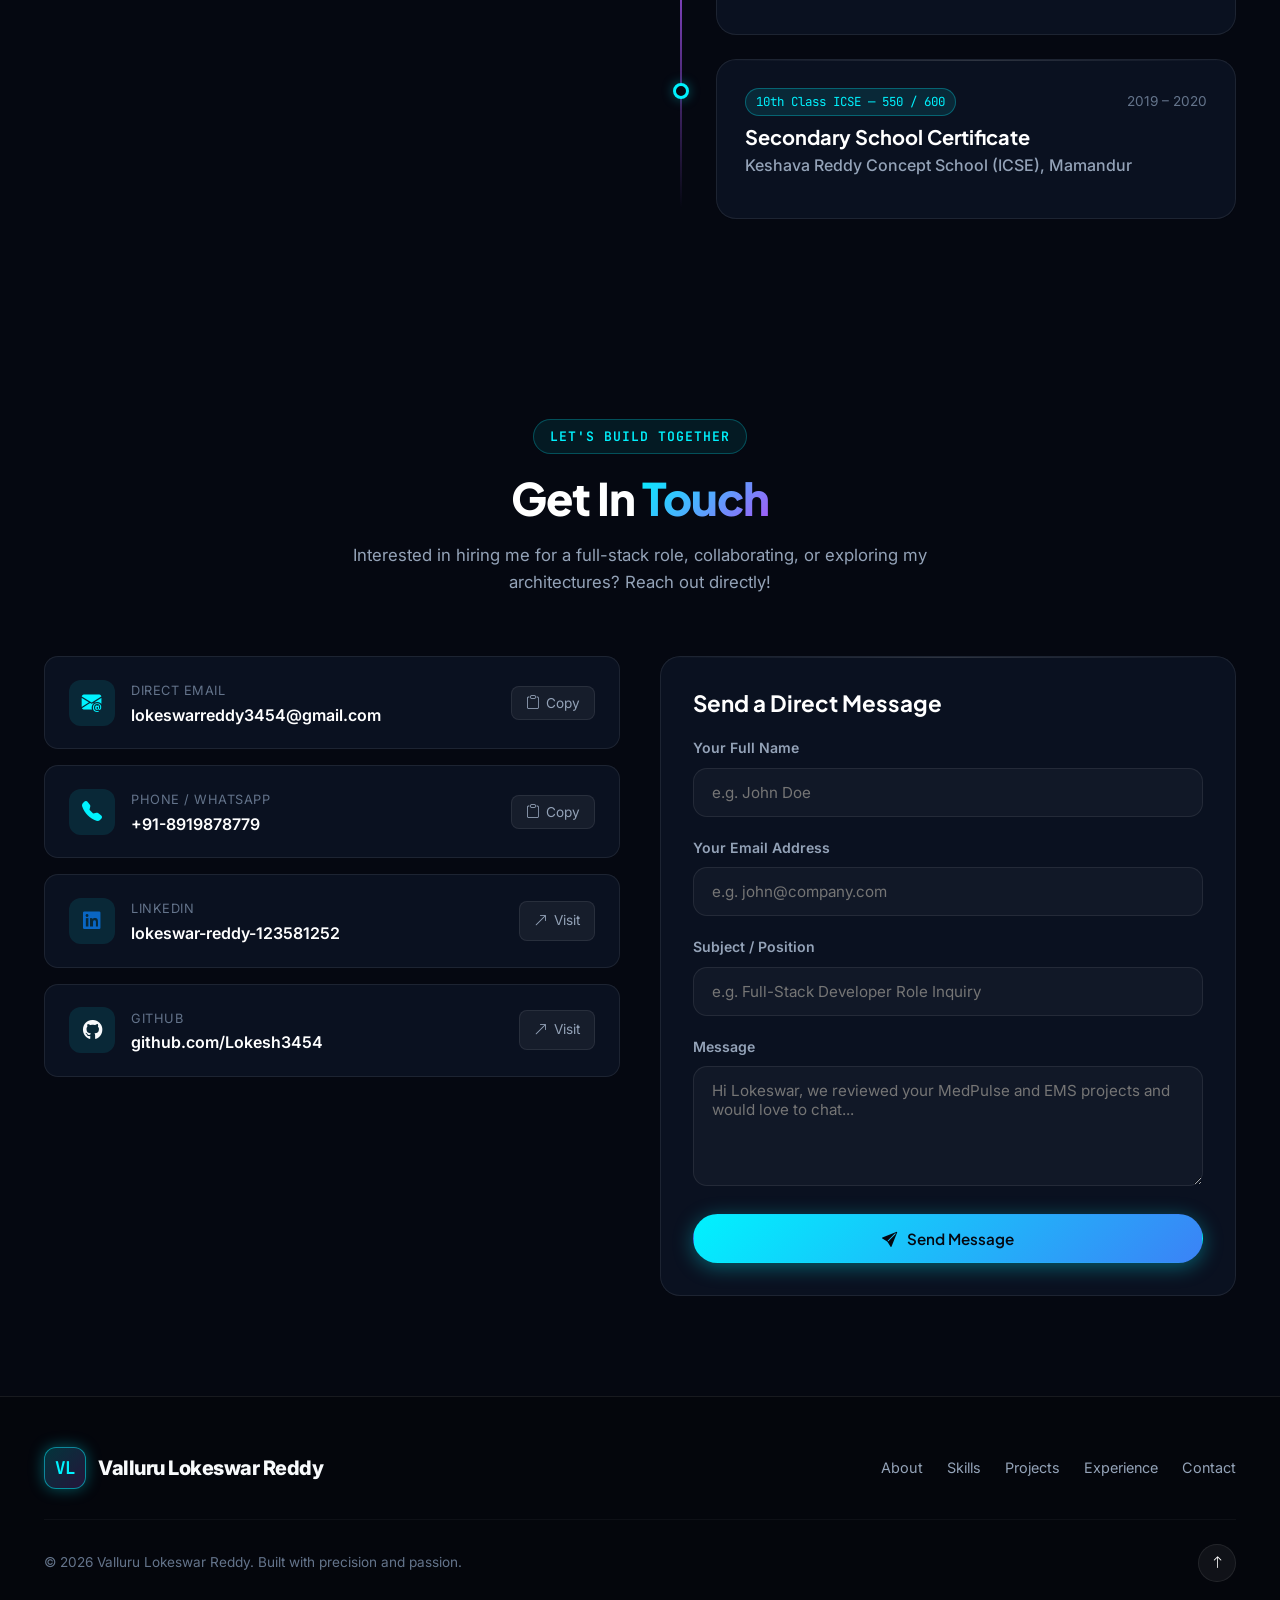
==== commit 6b15bc50: "Rename projects to Hospital Management System and Employee Management System" ====
--- a/index.html
+++ b/index.html
@@ -565,10 +565,10 @@
           </div>
         </div>
 
-        <!-- Project 2: MedPulse HMS -->
+        <!-- Project 2: Hospital Management System -->
         <div class="project-card">
           <div class="project-preview-wrapper" data-project-target="hms">
-            <img src="assets/images/medpulse-preview.jpg" alt="MedPulse Hospital Management System" class="project-preview-img">
+            <img src="assets/images/medpulse-preview.jpg" alt="Hospital Management System" class="project-preview-img">
             <div class="preview-overlay">
               <span class="preview-pill"><i class="bi bi-arrows-fullscreen"></i> View Deep-Dive Blueprint</span>
             </div>
@@ -583,7 +583,7 @@
                 </span>
               </div>
 
-              <h3 class="project-title" style="margin-top: 12px;">MedPulse HMS</h3>
+              <h3 class="project-title" style="margin-top: 12px;">Hospital Management System</h3>
               <p class="project-pitch">
                 An enterprise-grade Hospital Management System engineered for clinical resilience, multi-tenant patient privacy, and complex hospital operations with a 12-wing command hub.
               </p>
@@ -621,10 +621,10 @@
           </div>
         </div>
 
-        <!-- Project 3: EMS Portal -->
+        <!-- Project 3: Employee Management System -->
         <div class="project-card">
           <div class="project-preview-wrapper" data-project-target="ems">
-            <img src="assets/images/ems-preview.jpg" alt="Enterprise Employee Management System" class="project-preview-img">
+            <img src="assets/images/ems-preview.jpg" alt="Employee Management System" class="project-preview-img">
             <div class="preview-overlay">
               <span class="preview-pill"><i class="bi bi-arrows-fullscreen"></i> View Deep-Dive Blueprint</span>
             </div>
@@ -639,7 +639,7 @@
                 </span>
               </div>
 
-              <h3 class="project-title" style="margin-top: 12px;">EMS Portal</h3>
+              <h3 class="project-title" style="margin-top: 12px;">Employee Management System</h3>
               <p class="project-pitch">
                 A corporate Employee Management Platform designed to streamline HR operations, employee lifecycle tracking, multi-category leave approvals, payroll breakdown, and recruitment ATS.
               </p>
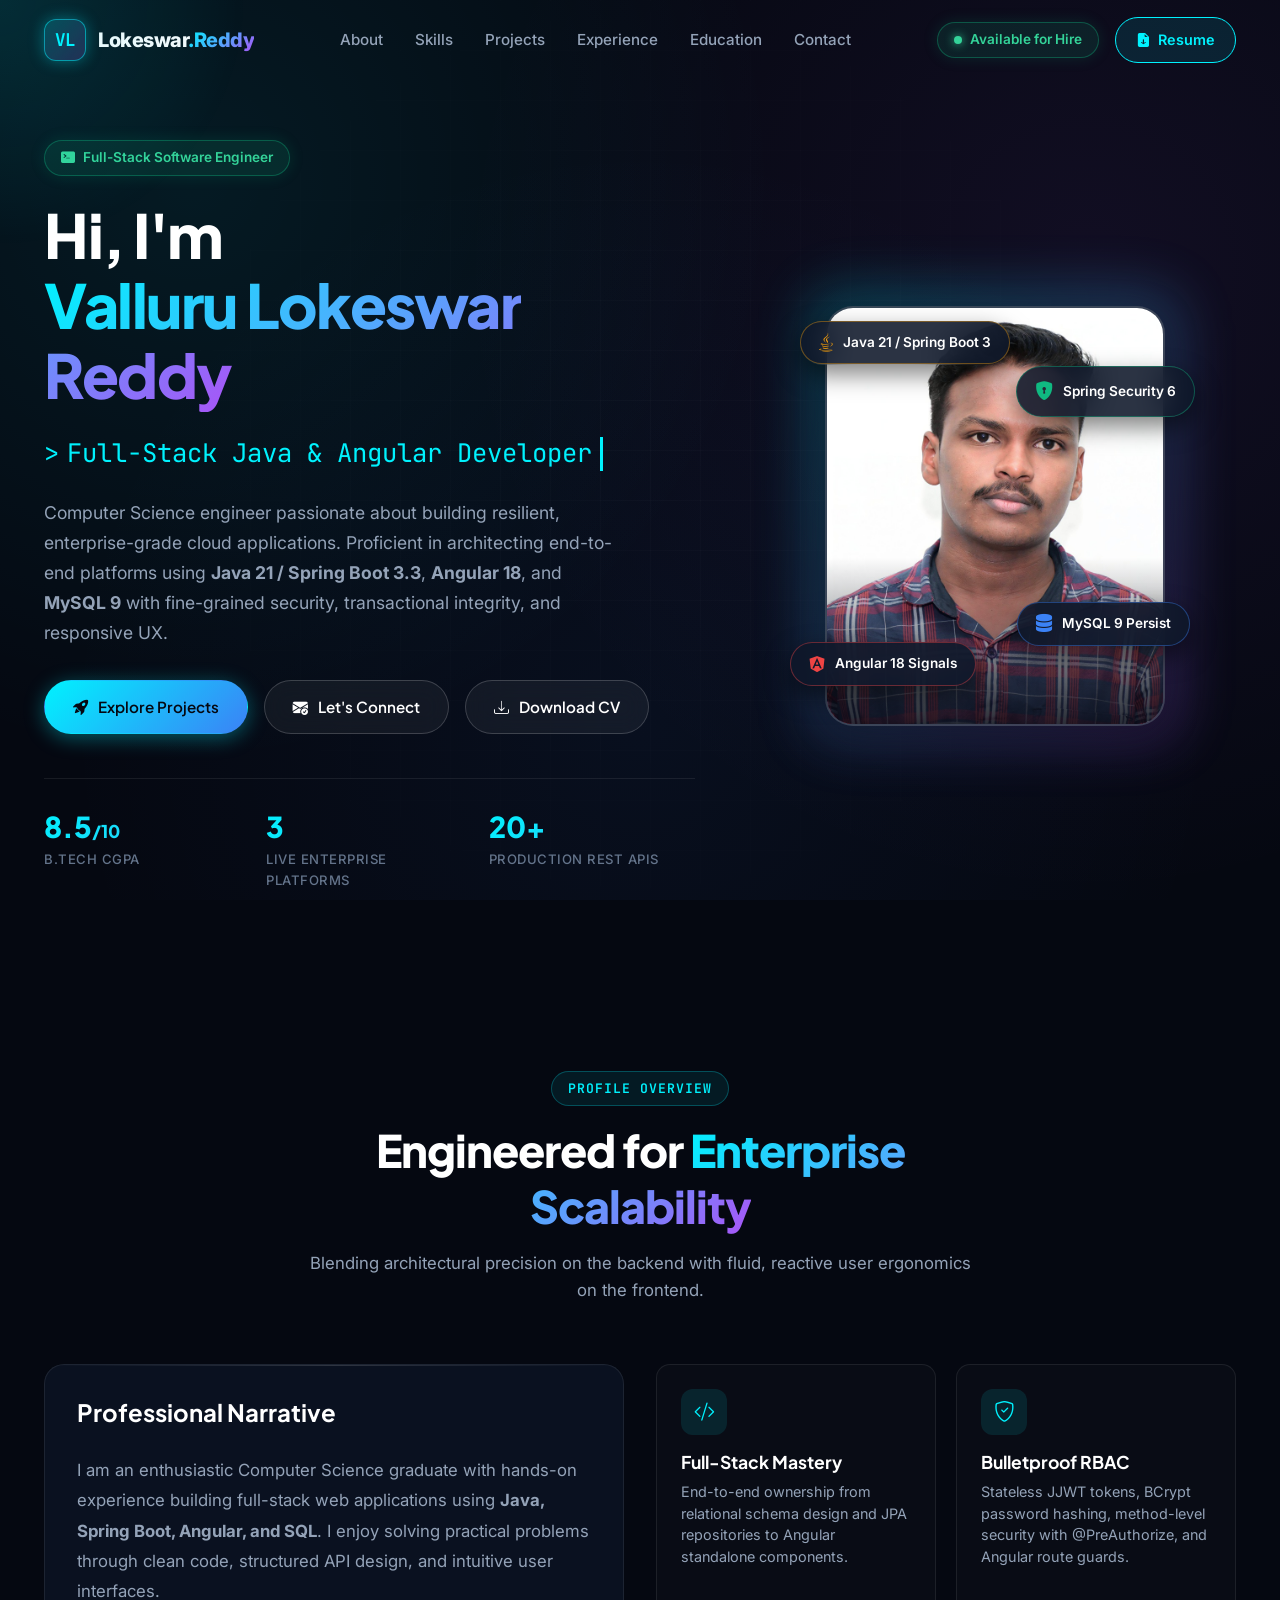
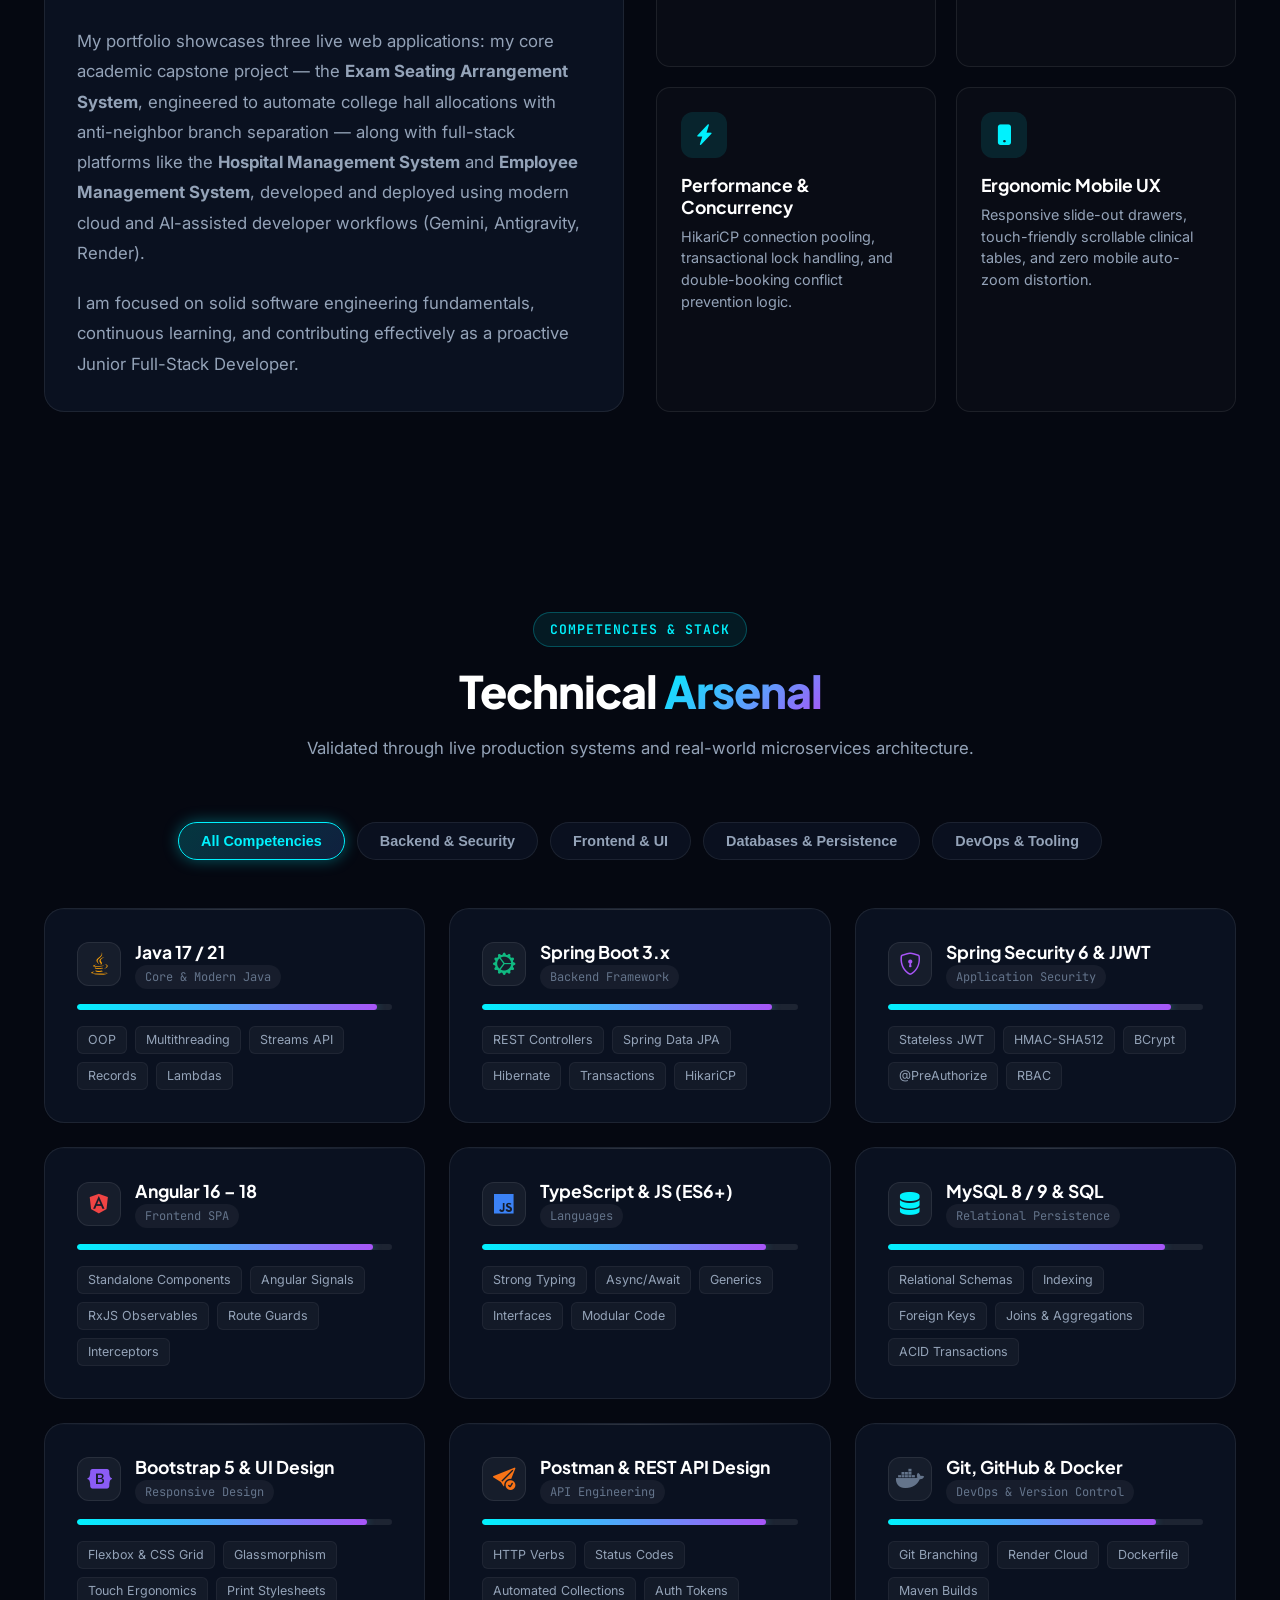
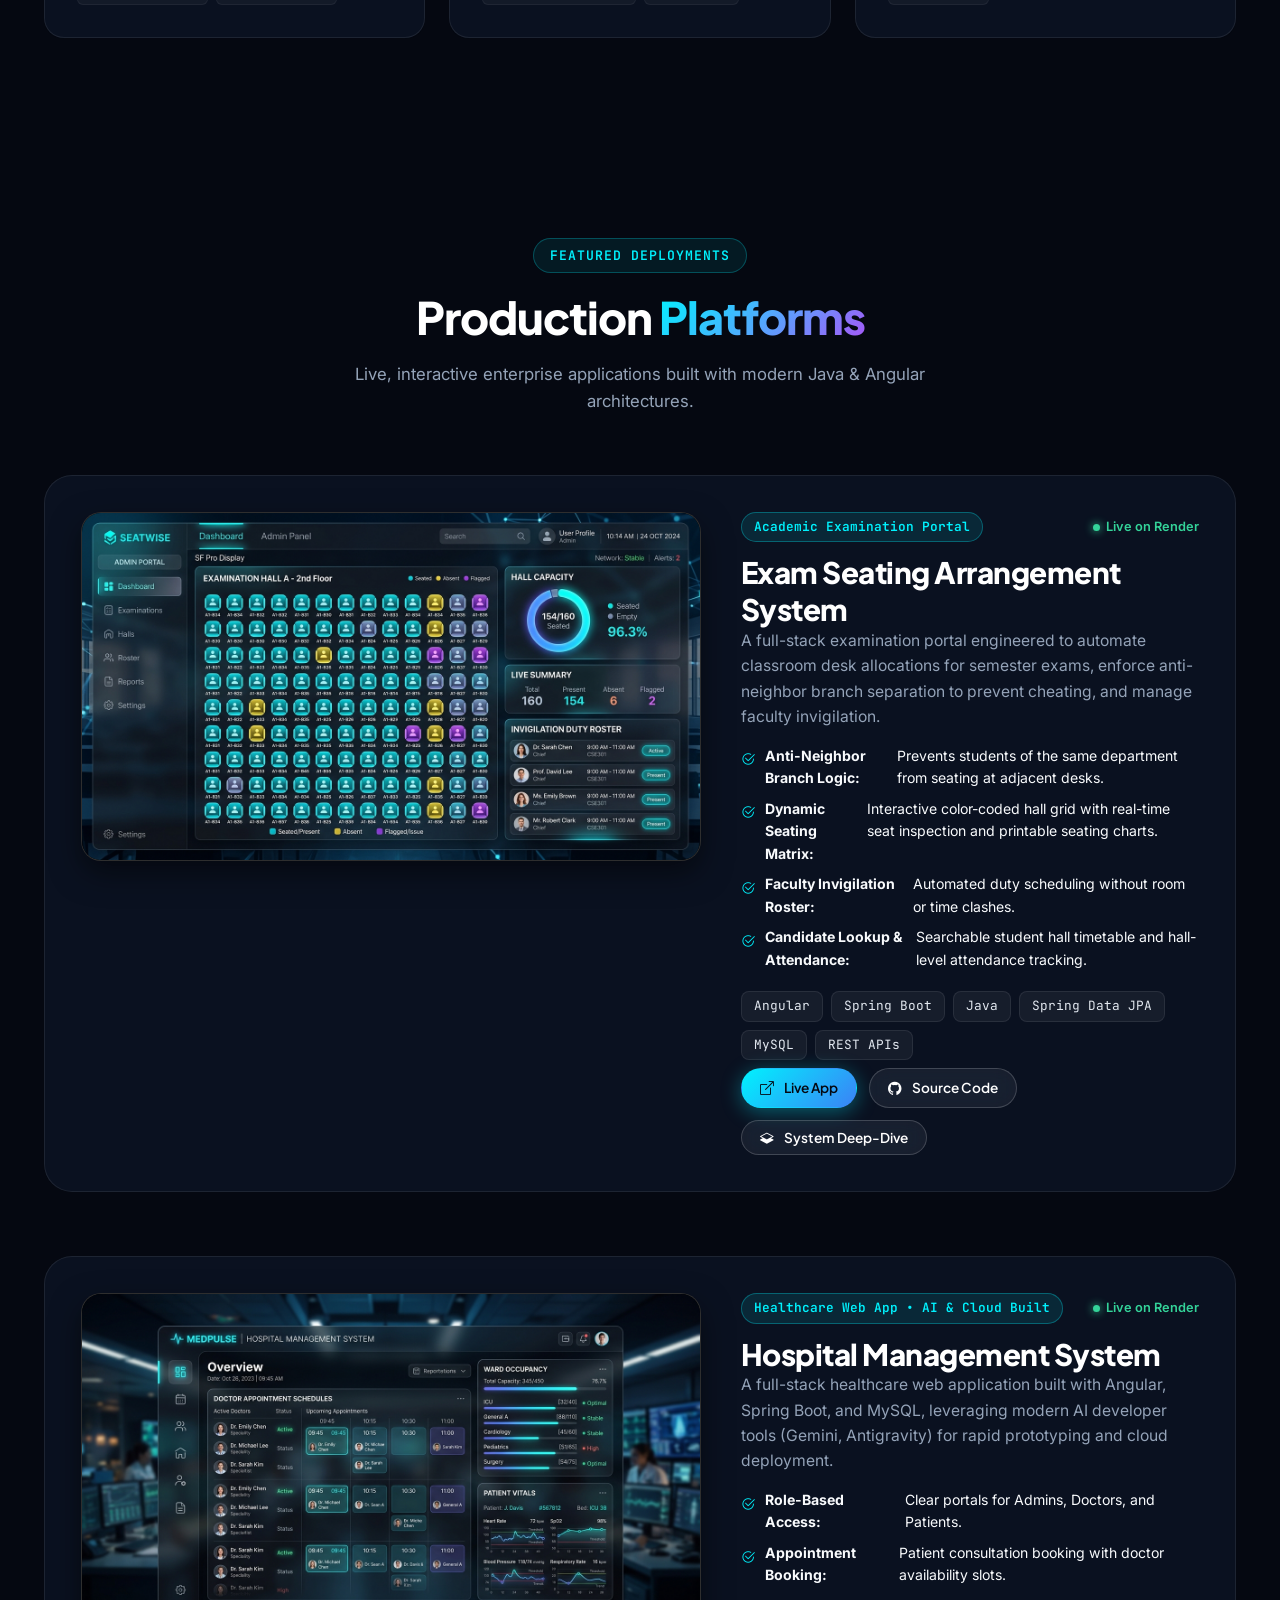
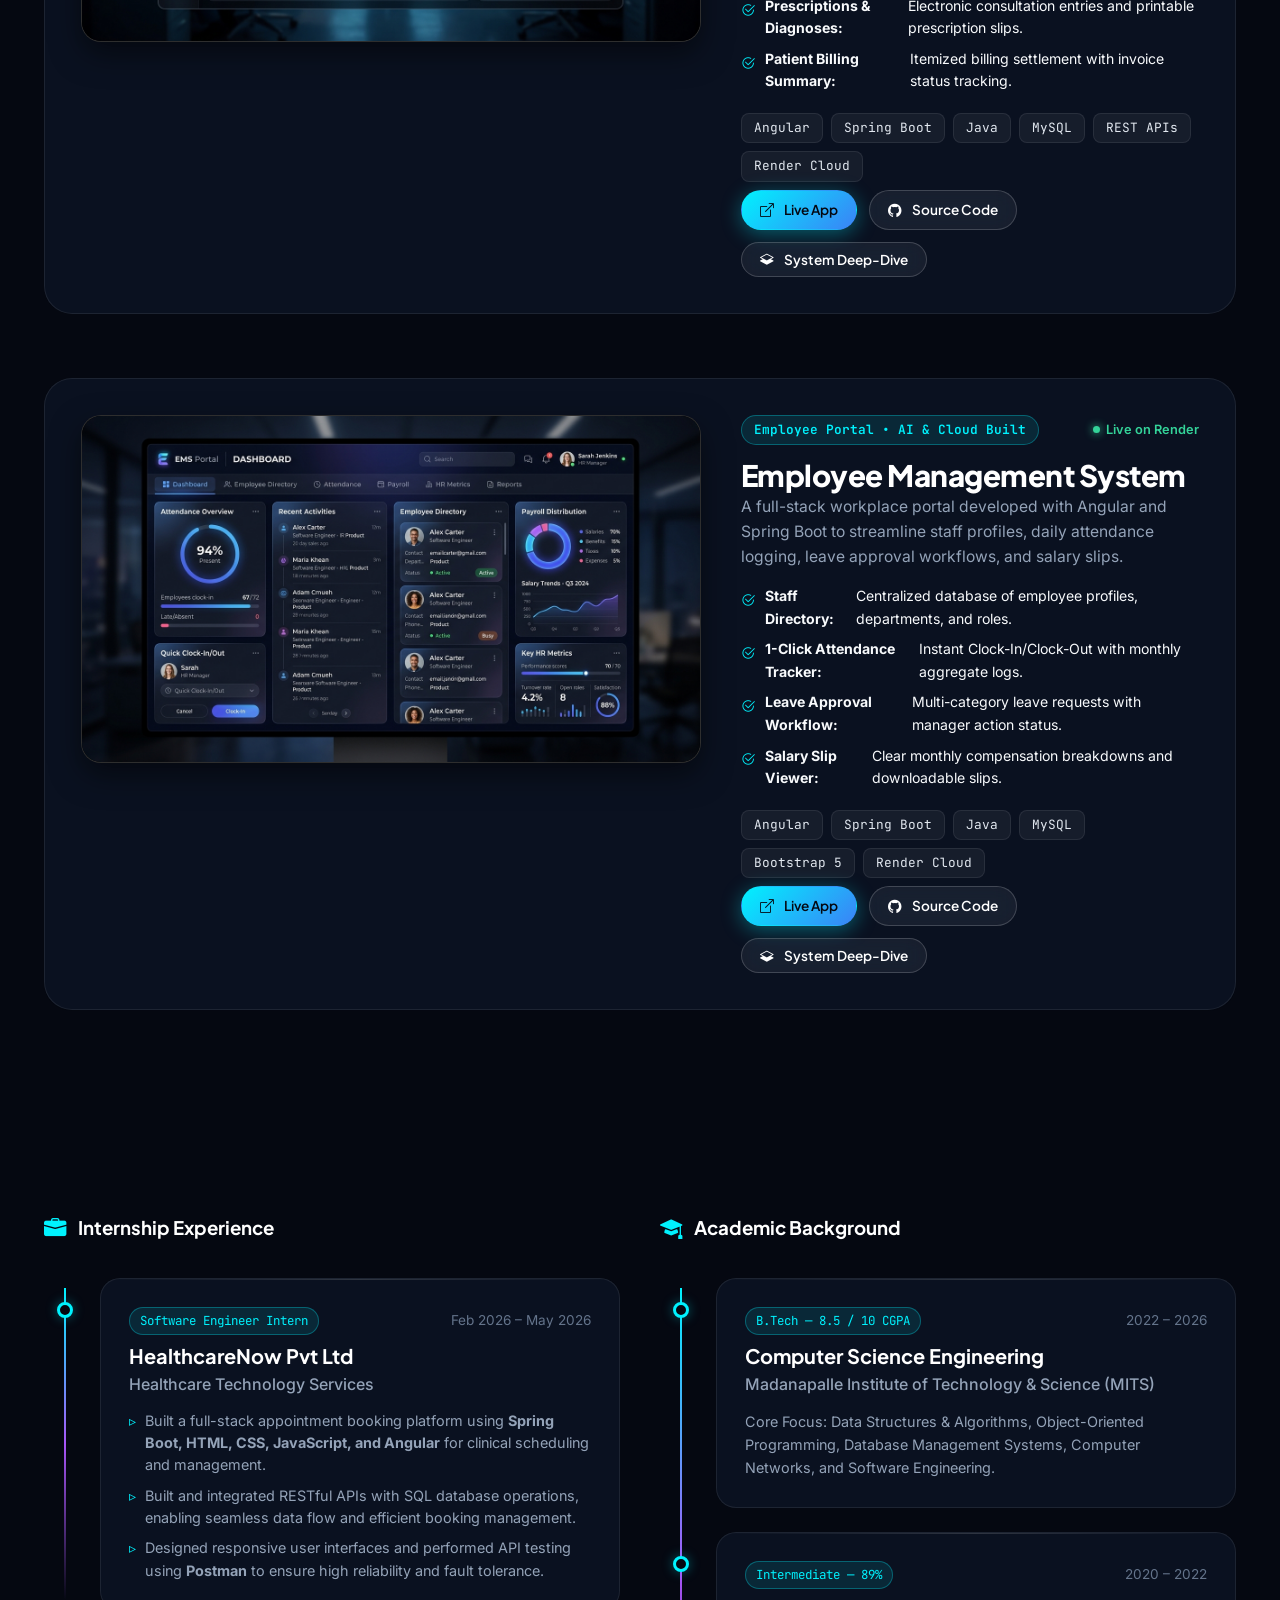
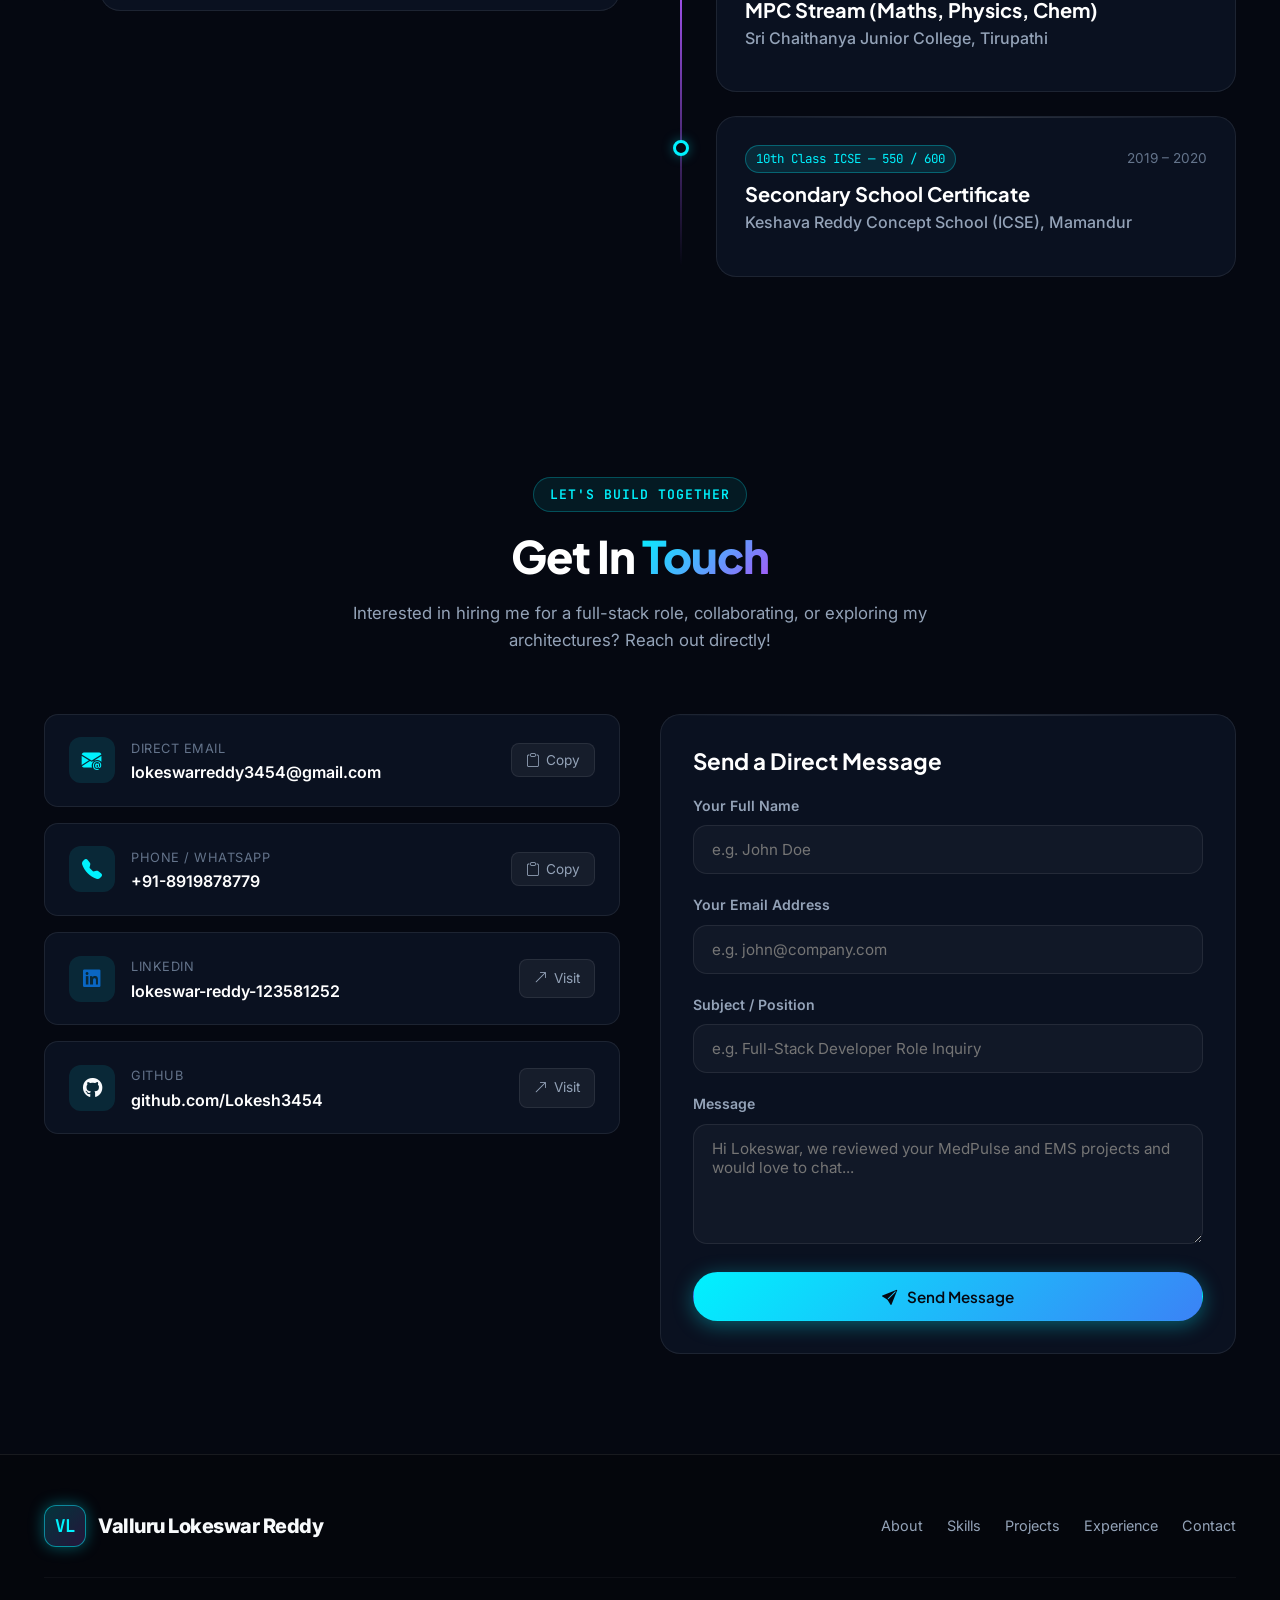
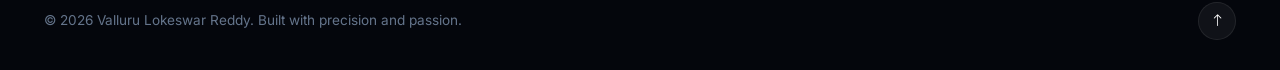
==== commit fdd8dedc: "Calibrate resume and portfolio for realistic, defensible fresher profile" ====
--- a/index.html
+++ b/index.html
@@ -182,13 +182,13 @@
         <div class="glass-card about-narrative">
           <h3 style="font-size: 1.5rem; margin-bottom: 8px;">Professional Narrative</h3>
           <p>
-            I am a forward-thinking Computer Science graduate with real-world internship experience developing cloud-ready full-stack applications. My core engineering focus lies at the intersection of high-throughput backend services powered by <strong>Spring Boot & MySQL</strong>, paired with reactive frontend applications in <strong>Angular</strong>.
+            I am an enthusiastic Computer Science graduate with hands-on experience building full-stack web applications using <strong>Java, Spring Boot, Angular, and SQL</strong>. I enjoy solving practical problems through clean code, structured API design, and intuitive user interfaces.
           </p>
           <p>
-            I have architected and deployed two production-grade platforms: <strong>MedPulse HMS</strong>, a multi-wing hospital clinical operations suite with automated CDSS and scheduling validation, and <strong>EMS Portal</strong>, an enterprise employee lifecycle platform with multi-tier RBAC, 1-click attendance tracking, and automated payroll computation.
+            My portfolio showcases three live web applications: my core academic capstone project — the <strong>Exam Seating Arrangement System</strong>, engineered to automate college hall allocations with anti-neighbor branch separation — along with full-stack platforms like the <strong>Hospital Management System</strong> and <strong>Employee Management System</strong>, developed and deployed using modern cloud and AI-assisted developer workflows (Gemini, Antigravity, Render).
           </p>
           <p>
-            I focus on write-clean, maintainable code following SOLID principles, database indexing, and strict security compliance via stateless JWT authentication.
+            I am focused on solid software engineering fundamentals, continuous learning, and contributing effectively as a proactive Junior Full-Stack Developer.
           </p>
         </div>
 
@@ -521,7 +521,7 @@
           <div class="project-info-wrapper">
             <div>
               <div class="project-badge-row">
-                <span class="project-type-tag">University Examination Suite</span>
+                <span class="project-type-tag">Academic Examination Portal</span>
                 <span class="project-live-indicator">
                   <span class="pulse-dot-green"></span> Live on Render
                 </span>
@@ -529,25 +529,25 @@
 
               <h3 class="project-title" style="margin-top: 12px;">Exam Seating Arrangement System</h3>
               <p class="project-pitch">
-                An enterprise-grade examination operations platform engineered for universities to automate student desk allocation with strict anti-cheating constraints, assign invigilators, and log live hall attendance.
+                A full-stack examination portal engineered to automate classroom desk allocations for semester exams, enforce anti-neighbor branch separation to prevent cheating, and manage faculty invigilation.
               </p>
 
               <ul class="project-highlights-list" style="margin-top: 16px;">
-                <li><i class="bi bi-check2-circle"></i> <strong>Anti-Neighbor Constraint Engine:</strong> Eliminates cheating by ensuring adjacent desks do not seat candidates from the same department/branch.</li>
+                <li><i class="bi bi-check2-circle"></i> <strong>Anti-Neighbor Branch Logic:</strong> Prevents students of the same department from seating at adjacent desks.</li>
                 <li><i class="bi bi-check2-circle"></i> <strong>Dynamic Seating Matrix:</strong> Interactive color-coded hall grid with real-time seat inspection and printable seating charts.</li>
-                <li><i class="bi bi-check2-circle"></i> <strong>Faculty Invigilation Roster:</strong> Automated duty scheduling with conflict and double-booking detection.</li>
-                <li><i class="bi bi-check2-circle"></i> <strong>Live Hall Register & Malpractice Log:</strong> Desk-by-desk attendance toggle and incident audit trail.</li>
+                <li><i class="bi bi-check2-circle"></i> <strong>Faculty Invigilation Roster:</strong> Automated duty scheduling without room or time clashes.</li>
+                <li><i class="bi bi-check2-circle"></i> <strong>Candidate Lookup & Attendance:</strong> Searchable student hall timetable and hall-level attendance tracking.</li>
               </ul>
             </div>
 
             <div>
               <div class="project-tech-pills">
-                <span class="tech-pill">Angular 17+</span>
-                <span class="tech-pill">Spring Boot 3.x</span>
-                <span class="tech-pill">Java 17+</span>
-                <span class="tech-pill">Spring Security JWT</span>
+                <span class="tech-pill">Angular</span>
+                <span class="tech-pill">Spring Boot</span>
+                <span class="tech-pill">Java</span>
                 <span class="tech-pill">Spring Data JPA</span>
-                <span class="tech-pill">MySQL / H2</span>
+                <span class="tech-pill">MySQL</span>
+                <span class="tech-pill">REST APIs</span>
               </div>
 
               <div class="project-actions-row">
@@ -577,7 +577,7 @@
           <div class="project-info-wrapper">
             <div>
               <div class="project-badge-row">
-                <span class="project-type-tag">Full-Stack Healthcare Suite</span>
+                <span class="project-type-tag">Healthcare Web App • AI & Cloud Built</span>
                 <span class="project-live-indicator">
                   <span class="pulse-dot-green"></span> Live on Render
                 </span>
@@ -585,25 +585,25 @@
 
               <h3 class="project-title" style="margin-top: 12px;">Hospital Management System</h3>
               <p class="project-pitch">
-                An enterprise-grade Hospital Management System engineered for clinical resilience, multi-tenant patient privacy, and complex hospital operations with a 12-wing command hub.
+                A full-stack healthcare web application built with Angular, Spring Boot, and MySQL, leveraging modern AI developer tools (Gemini, Antigravity) for rapid prototyping and cloud deployment.
               </p>
 
               <ul class="project-highlights-list" style="margin-top: 16px;">
-                <li><i class="bi bi-check2-circle"></i> <strong>4-Tier RBAC:</strong> Isolated Admin, Doctor, Patient, and Receptionist workflows.</li>
-                <li><i class="bi bi-check2-circle"></i> <strong>Double-Booking Prevention:</strong> Strict transactional slot validation.</li>
-                <li><i class="bi bi-check2-circle"></i> <strong>12-Wing Command Hub:</strong> Bed/Ward, Pharmacy, Lab, ER, Blood Bank, and CDSS.</li>
-                <li><i class="bi bi-check2-circle"></i> <strong>Medical Prescriptions & Billing:</strong> Multi-drug itemized print slips.</li>
+                <li><i class="bi bi-check2-circle"></i> <strong>Role-Based Access:</strong> Clear portals for Admins, Doctors, and Patients.</li>
+                <li><i class="bi bi-check2-circle"></i> <strong>Appointment Booking:</strong> Patient consultation booking with doctor availability slots.</li>
+                <li><i class="bi bi-check2-circle"></i> <strong>Prescriptions & Diagnoses:</strong> Electronic consultation entries and printable prescription slips.</li>
+                <li><i class="bi bi-check2-circle"></i> <strong>Patient Billing Summary:</strong> Itemized billing settlement with invoice status tracking.</li>
               </ul>
             </div>
 
             <div>
               <div class="project-tech-pills">
-                <span class="tech-pill">Angular 18</span>
-                <span class="tech-pill">Spring Boot 3.3</span>
-                <span class="tech-pill">Java 21</span>
-                <span class="tech-pill">Spring Security 6</span>
-                <span class="tech-pill">MySQL 9</span>
-                <span class="tech-pill">JJWT</span>
+                <span class="tech-pill">Angular</span>
+                <span class="tech-pill">Spring Boot</span>
+                <span class="tech-pill">Java</span>
+                <span class="tech-pill">MySQL</span>
+                <span class="tech-pill">REST APIs</span>
+                <span class="tech-pill">Render Cloud</span>
               </div>
 
               <div class="project-actions-row">
@@ -633,7 +633,7 @@
           <div class="project-info-wrapper">
             <div>
               <div class="project-badge-row">
-                <span class="project-type-tag">Enterprise HRMS & ATS</span>
+                <span class="project-type-tag">Employee Portal • AI & Cloud Built</span>
                 <span class="project-live-indicator">
                   <span class="pulse-dot-green"></span> Live on Render
                 </span>
@@ -641,25 +641,25 @@
 
               <h3 class="project-title" style="margin-top: 12px;">Employee Management System</h3>
               <p class="project-pitch">
-                A corporate Employee Management Platform designed to streamline HR operations, employee lifecycle tracking, multi-category leave approvals, payroll breakdown, and recruitment ATS.
+                A full-stack workplace portal developed with Angular and Spring Boot to streamline staff profiles, daily attendance logging, leave approval workflows, and salary slips.
               </p>
 
               <ul class="project-highlights-list" style="margin-top: 16px;">
-                <li><i class="bi bi-check2-circle"></i> <strong>4-Tier RBAC:</strong> Admin, HR Manager, Team Manager, and Employee portal.</li>
-                <li><i class="bi bi-check2-circle"></i> <strong>1-Click Attendance Tracker:</strong> Instant Clock-In/Clock-Out with monthly aggregates.</li>
-                <li><i class="bi bi-check2-circle"></i> <strong>Automated Payroll Engine:</strong> Basic pay, HRA, PF, and tax calculation.</li>
-                <li><i class="bi bi-check2-circle"></i> <strong>ATS & Digital Vault:</strong> Candidate pipeline + document verification stamps.</li>
+                <li><i class="bi bi-check2-circle"></i> <strong>Staff Directory:</strong> Centralized database of employee profiles, departments, and roles.</li>
+                <li><i class="bi bi-check2-circle"></i> <strong>1-Click Attendance Tracker:</strong> Instant Clock-In/Clock-Out with monthly aggregate logs.</li>
+                <li><i class="bi bi-check2-circle"></i> <strong>Leave Approval Workflow:</strong> Multi-category leave requests with manager action status.</li>
+                <li><i class="bi bi-check2-circle"></i> <strong>Salary Slip Viewer:</strong> Clear monthly compensation breakdowns and downloadable slips.</li>
               </ul>
             </div>
 
             <div>
               <div class="project-tech-pills">
-                <span class="tech-pill">Angular 16+</span>
-                <span class="tech-pill">Spring Boot 3.1.5</span>
-                <span class="tech-pill">Java 17</span>
-                <span class="tech-pill">MySQL 8</span>
-                <span class="tech-pill">Bootstrap 5.3</span>
-                <span class="tech-pill">AI HR Widget</span>
+                <span class="tech-pill">Angular</span>
+                <span class="tech-pill">Spring Boot</span>
+                <span class="tech-pill">Java</span>
+                <span class="tech-pill">MySQL</span>
+                <span class="tech-pill">Bootstrap 5</span>
+                <span class="tech-pill">Render Cloud</span>
               </div>
 
               <div class="project-actions-row">
